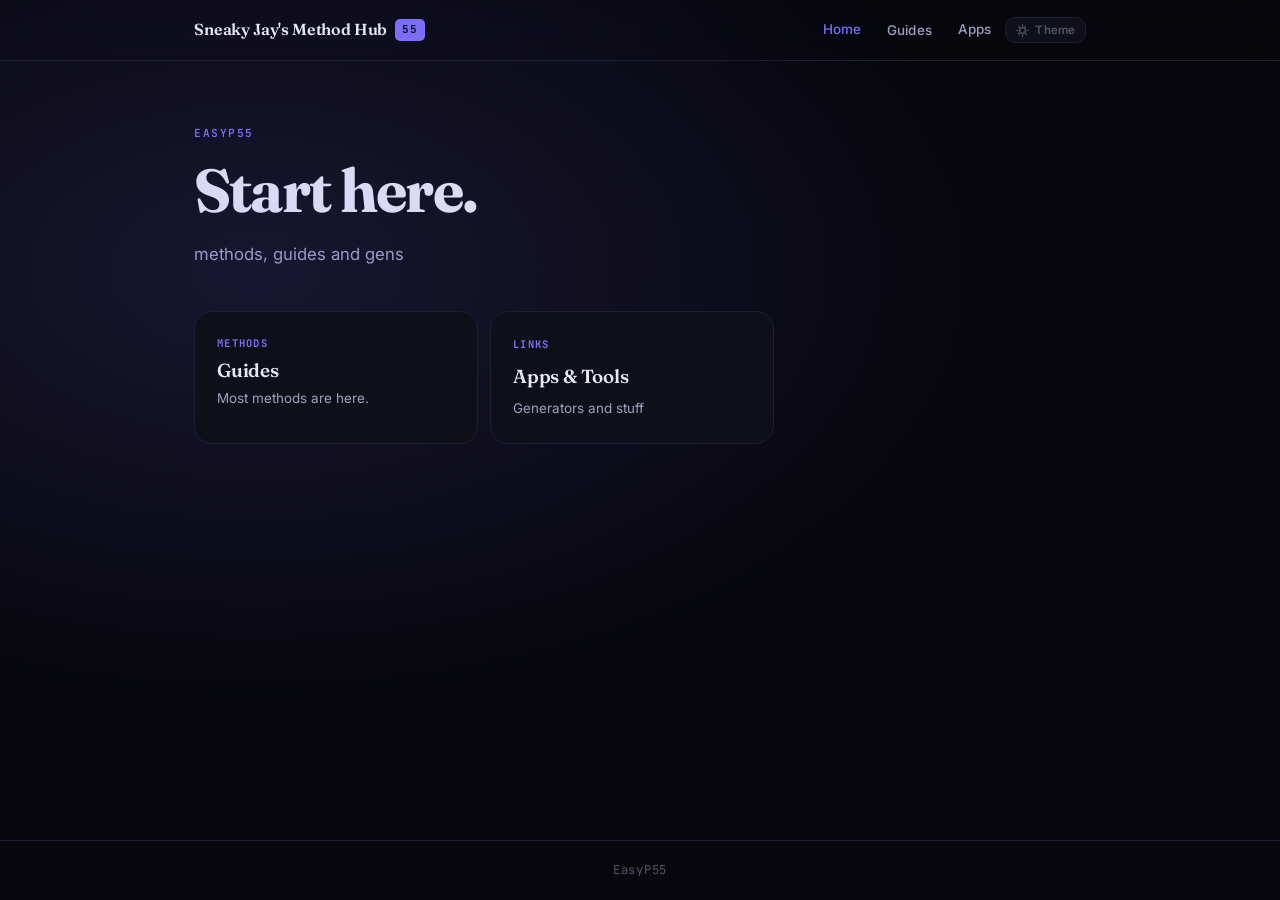
==== index.html @ 915dbb10 "Add files via upload" ====
<!DOCTYPE html>
<html lang="en">
<head>
<meta charset="UTF-8">
<meta name="viewport" content="width=device-width, initial-scale=1.0">
<title>Jay's Method Hub</title>
<link rel="preconnect" href="https://fonts.googleapis.com">
<link rel="preconnect" href="https://fonts.gstatic.com" crossorigin>
<link href="https://fonts.googleapis.com/css2?family=Fraunces:wght@500;600;700&family=Inter:wght@400;500;600&family=JetBrains+Mono:wght@400;500;600&display=swap" rel="stylesheet">
<link rel="stylesheet" href="style.css">
</head>
<body>
<canvas id="stars-canvas" aria-hidden="true"></canvas>
<header class="site-head">
  <div class="head-inner">
    <div class="brand">Sneaky Jay's Method Hub<span class="mark">55</span></div>
    <nav class="site-nav">
      <a href="index.html" class="active">Home</a>
      <button id="guidesBtn" type="button">Guides</button>
      <a href="apps.html">Apps</a>
      <button class="theme-toggle-btn" id="themeToggleBtn" type="button" aria-label="Change theme">
        <svg viewBox="0 0 16 16" stroke-width="1.5" stroke-linecap="round" stroke-linejoin="round">
          <circle cx="8" cy="8" r="3.5"/>
          <path d="M8 1v1.5M8 13.5V15M1 8h1.5M13.5 8H15M3.2 3.2l1.1 1.1M11.7 11.7l1.1 1.1M11.7 3.2l-1.1 1.1M3.2 11.7l1.1 1.1"/>
        </svg>
        <span class="theme-btn-label">Theme</span>
      </button>
    </nav>
  </div>
</header>

<main>
  <div class="hero">
    <p class="eyebrow">EasyP55</p>
    <h1 class="page-title">Start here.</h1>
    <p class="lede">methods, guides and gens</p>
    <div class="hero-grid">
      <button class="hero-card" id="guidesCard" type="button">
        <span class="glyph">Methods</span>
        <h3>Guides</h3>
        <p>Most methods are here.</p>
      </button>
      <a class="hero-card" href="apps.html">
        <span class="glyph">Links</span>
        <h3>Apps &amp; Tools</h3>
        <p>Generators and stuff</p>
      </a>
    </div>
  </div>
</main>

<footer class="site-foot">EasyP55</footer>

<!-- Guides popup -->
<div class="modal-overlay" id="guidesModal">
  <div class="modal-panel" role="dialog" aria-modal="true" aria-label="Guides">
    <div class="modal-header">
      <span>Guides</span>
      <button class="modal-close" id="guidesClose" aria-label="Close">&times;</button>
    </div>
    <div class="modal-list">
      <a href="method-1.html"><span class="num">1</span> Method 1</a>
      <a href="method-2.html"><span class="num">2</span> Method 2</a>
      <a href="method-3.html"><span class="num">3</span> Method 3</a>
    </div>
  </div>
</div>

<script src="guides-modal.js"></script>
<script src="theme.js"></script>
<script>
  document.getElementById('guidesCard').addEventListener('click', () => {
    document.getElementById('guidesBtn').click();
  });
</script>
</body>
</html>
---- style.css ----
/* ═══════════════════════════════════════════════
   RESET
═══════════════════════════════════════════════ */
*, *::before, *::after { box-sizing: border-box; margin: 0; padding: 0; }
html { font-size: 16px; scroll-behavior: smooth; }
a { color: inherit; text-decoration: none; }

/* ═══════════════════════════════════════════════
   THEME TOKENS  (default = void / deep dark)
═══════════════════════════════════════════════ */
:root {
  /* -- void (default) -- */
  --bg:           #07070d;
  --bg-2:         #0f0f1a;
  --bg-3:         #171727;
  --border:       #1e1e35;
  --accent:       #7c6dfa;
  --accent-glow:  rgba(124,109,250,0.25);
  --accent-dim:   rgba(124,109,250,0.1);
  --text:         #e8e8f4;
  --text-2:       #a0a0c0;
  --muted:        #55556a;
  --card-shine:   rgba(124,109,250,0.04);

  --font-display: 'Fraunces', Georgia, serif;
  --font-body:    'Inter', system-ui, sans-serif;
  --font-mono:    'JetBrains Mono', monospace;

  --radius:    10px;
  --radius-lg: 18px;
  --radius-xl: 24px;
  --trans:     0.2s ease;
  --trans-slow:0.4s ease;
}

/* ═══════════════════════════════════════════════
   THEMES
═══════════════════════════════════════════════ */

/* -- midnight (dark blue) -- */
[data-theme="midnight"] {
  --bg:          #020818;
  --bg-2:        #060d24;
  --bg-3:        #0c1535;
  --border:      #132040;
  --accent:      #38bdf8;
  --accent-glow: rgba(56,189,248,0.2);
  --accent-dim:  rgba(56,189,248,0.08);
  --text:        #e0f0ff;
  --text-2:      #90b8d8;
  --muted:       #3a5270;
  --card-shine:  rgba(56,189,248,0.03);
}

/* -- ember (dark warm) -- */
[data-theme="ember"] {
  --bg:          #0d0700;
  --bg-2:        #160e02;
  --bg-3:        #201608;
  --border:      #332200;
  --accent:      #f97316;
  --accent-glow: rgba(249,115,22,0.22);
  --accent-dim:  rgba(249,115,22,0.09);
  --text:        #f5e8d8;
  --text-2:      #c09060;
  --muted:       #5a3a1a;
  --card-shine:  rgba(249,115,22,0.03);
}

/* -- forest (dark green) -- */
[data-theme="forest"] {
  --bg:          #020d06;
  --bg-2:        #05140a;
  --bg-3:        #081c10;
  --border:      #0e2e18;
  --accent:      #4ade80;
  --accent-glow: rgba(74,222,128,0.2);
  --accent-dim:  rgba(74,222,128,0.08);
  --text:        #d8f4e0;
  --text-2:      #7ab890;
  --muted:       #2a4a34;
  --card-shine:  rgba(74,222,128,0.03);
}

/* -- rose (dark pink) -- */
[data-theme="rose"] {
  --bg:          #0d0208;
  --bg-2:        #17040f;
  --bg-3:        #200818;
  --border:      #35102a;
  --accent:      #f472b6;
  --accent-glow: rgba(244,114,182,0.2);
  --accent-dim:  rgba(244,114,182,0.08);
  --text:        #fce7f3;
  --text-2:      #c080a0;
  --muted:       #5a2048;
  --card-shine:  rgba(244,114,182,0.03);
}

/* -- paper (light) -- */
[data-theme="paper"] {
  --bg:          #faf8f4;
  --bg-2:        #f2ede6;
  --bg-3:        #e8e0d6;
  --border:      #d4c8b8;
  --accent:      #7c3aed;
  --accent-glow: rgba(124,58,237,0.15);
  --accent-dim:  rgba(124,58,237,0.08);
  --text:        #1a1410;
  --text-2:      #6b5a48;
  --muted:       #9a8a78;
  --card-shine:  rgba(124,58,237,0.03);
}

/* -- arctic (light blue) -- */
[data-theme="arctic"] {
  --bg:          #f0f7ff;
  --bg-2:        #e4f0fc;
  --bg-3:        #d4e8f8;
  --border:      #b8d4ee;
  --accent:      #0369a1;
  --accent-glow: rgba(3,105,161,0.15);
  --accent-dim:  rgba(3,105,161,0.07);
  --text:        #0a1a2e;
  --text-2:      #3a6080;
  --muted:       #7090b0;
  --card-shine:  rgba(3,105,161,0.02);
}

/* -- mint (light green) -- */
[data-theme="mint"] {
  --bg:          #f0faf4;
  --bg-2:        #e2f5e8;
  --bg-3:        #d0eedb;
  --border:      #b0d8be;
  --accent:      #059669;
  --accent-glow: rgba(5,150,105,0.15);
  --accent-dim:  rgba(5,150,105,0.07);
  --text:        #062016;
  --text-2:      #2a6048;
  --muted:       #609078;
  --card-shine:  rgba(5,150,105,0.02);
}

/* -- stars (animated) -- */
[data-theme="stars"] {
  --bg:          #000008;
  --bg-2:        #06060f;
  --bg-3:        #0a0a18;
  --border:      #14143a;
  --accent:      #c4b5fd;
  --accent-glow: rgba(196,181,253,0.25);
  --accent-dim:  rgba(196,181,253,0.08);
  --text:        #f0eeff;
  --text-2:      #a090d0;
  --muted:       #404060;
  --card-shine:  rgba(196,181,253,0.04);
}

/* -- neon tokyo (animated) -- */
[data-theme="neon"] {
  --bg:          #06010f;
  --bg-2:        #0e0320;
  --bg-3:        #160530;
  --border:      #2a0845;
  --accent:      #f72585;
  --accent-glow: rgba(247,37,133,0.28);
  --accent-dim:  rgba(247,37,133,0.1);
  --text:        #ffe8ff;
  --text-2:      #c080d0;
  --muted:       #5a2870;
  --card-shine:  rgba(247,37,133,0.05);
}

/* -- aurora (animated) -- */
[data-theme="aurora"] {
  --bg:          #020510;
  --bg-2:        #060c20;
  --bg-3:        #0a1230;
  --border:      #102040;
  --accent:      #67e8f9;
  --accent-glow: rgba(103,232,249,0.22);
  --accent-dim:  rgba(103,232,249,0.08);
  --text:        #e8f8ff;
  --text-2:      #80c8d8;
  --muted:       #2a5060;
  --card-shine:  rgba(103,232,249,0.03);
}

/* -- deep sea (animated) -- */
[data-theme="deepsea"] {
  --bg:          #000810;
  --bg-2:        #010f1e;
  --bg-3:        #02182e;
  --border:      #052840;
  --accent:      #00d4ff;
  --accent-glow: rgba(0,212,255,0.22);
  --accent-dim:  rgba(0,212,255,0.08);
  --text:        #d0f4ff;
  --text-2:      #60a8c0;
  --muted:       #1a4860;
  --card-shine:  rgba(0,212,255,0.04);
}

/* -- mocha (dark warm, static) -- */
[data-theme="mocha"] {
  --bg:          #100a06;
  --bg-2:        #1c1208;
  --bg-3:        #271a0c;
  --border:      #3a2510;
  --accent:      #c9a96e;
  --accent-glow: rgba(201,169,110,0.2);
  --accent-dim:  rgba(201,169,110,0.08);
  --text:        #f2e8d8;
  --text-2:      #b09070;
  --muted:       #6a4a30;
  --card-shine:  rgba(201,169,110,0.03);
}

/* -- dusk (dark mauve, static) -- */
[data-theme="dusk"] {
  --bg:          #0e0c14;
  --bg-2:        #16131e;
  --bg-3:        #1e1a28;
  --border:      #2e2840;
  --accent:      #a78bfa;
  --accent-glow: rgba(167,139,250,0.2);
  --accent-dim:  rgba(167,139,250,0.08);
  --text:        #e8e4f4;
  --text-2:      #9088b0;
  --muted:       #504868;
  --card-shine:  rgba(167,139,250,0.03);
}

/* ═══════════════════════════════════════════════
   BASE
═══════════════════════════════════════════════ */
body {
  background: var(--bg);
  color: var(--text);
  font-family: var(--font-body);
  font-size: 1rem;
  line-height: 1.6;
  min-height: 100dvh;
  display: flex;
  flex-direction: column;
  -webkit-font-smoothing: antialiased;
  transition: background var(--trans-slow), color var(--trans-slow);
  position: relative;
  overflow-x: hidden;
}

code {
  font-family: var(--font-mono);
  font-size: 0.82em;
  background: var(--bg-3);
  border: 1px solid var(--border);
  padding: 0.15em 0.45em;
  border-radius: 4px;
  color: var(--accent);
}

/* ═══════════════════════════════════════════════
   STARS CANVAS (only visible in stars theme)
═══════════════════════════════════════════════ */
#stars-canvas {
  display: none;
  position: fixed;
  inset: 0;
  pointer-events: none;
  z-index: 0;
}
[data-theme="stars"] #stars-canvas { display: block; }

/* FIX: exclude modal/panel overlays so position:fixed stays anchored to viewport */
[data-theme="stars"] body > *:not(#stars-canvas):not(.modal-overlay):not(.theme-panel-overlay) { position: relative; z-index: 1; }

/* ═══════════════════════════════════════════════
   HEADER
═══════════════════════════════════════════════ */
.site-head {
  position: sticky;
  top: 0;
  z-index: 200;
  background: rgba(0,0,0,0);
  backdrop-filter: blur(20px);
  -webkit-backdrop-filter: blur(20px);
  border-bottom: 1px solid var(--border);
  transition: background var(--trans-slow), border-color var(--trans-slow);
}

/* Light themes need a whiter header bg */
[data-theme="paper"] .site-head,
[data-theme="arctic"] .site-head,
[data-theme="mint"] .site-head {
  background: rgba(255,255,255,0.6);
}

.head-inner {
  max-width: 940px;
  margin: 0 auto;
  padding: 0 24px;
  height: 60px;
  display: flex;
  align-items: center;
  justify-content: space-between;
  gap: 12px;
}

.brand {
  font-family: var(--font-display);
  font-size: 1rem;
  font-weight: 600;
  letter-spacing: -0.01em;
  color: var(--text);
  white-space: nowrap;
  display: flex;
  align-items: center;
  gap: 8px;
  flex-shrink: 0;
  transition: color var(--trans-slow);
}

.mark {
  font-family: var(--font-mono);
  font-size: 0.68rem;
  font-weight: 600;
  background: var(--accent);
  color: var(--bg);
  padding: 2px 7px;
  border-radius: 5px;
  letter-spacing: 0.06em;
  transition: background var(--trans-slow);
}

/* ═══════════════════════════════════════════════
   NAV
═══════════════════════════════════════════════ */
.site-nav {
  display: flex;
  align-items: center;
  gap: 2px;
}

.site-nav a,
.site-nav button {
  font-family: var(--font-body);
  font-size: 0.84rem;
  font-weight: 500;
  color: var(--text-2);
  background: none;
  border: none;
  cursor: pointer;
  padding: 6px 12px;
  border-radius: var(--radius);
  transition: color var(--trans), background var(--trans);
  letter-spacing: 0.01em;
  white-space: nowrap;
}

.site-nav a:hover,
.site-nav button:hover {
  color: var(--text);
  background: var(--bg-3);
}

.site-nav a.active { color: var(--accent); }

/* Theme toggle button */
.theme-toggle-btn {
  display: flex;
  align-items: center;
  gap: 6px;
  font-family: var(--font-mono);
  font-size: 0.72rem !important;
  font-weight: 600 !important;
  color: var(--muted) !important;
  border: 1px solid var(--border) !important;
  padding: 5px 10px !important;
  background: var(--bg-2) !important;
  transition: color var(--trans), border-color var(--trans), background var(--trans) !important;
}

.theme-toggle-btn:hover {
  color: var(--accent) !important;
  border-color: var(--accent) !important;
  background: var(--accent-dim) !important;
}

.theme-toggle-btn svg {
  width: 13px; height: 13px;
  stroke: currentColor; fill: none;
  flex-shrink: 0;
}

/* ═══════════════════════════════════════════════
   THEME PICKER PANEL
═══════════════════════════════════════════════ */
.theme-panel-overlay {
  display: none;
  position: fixed;
  inset: 0;
  z-index: 600;
  background: rgba(0,0,0,0.55);
  backdrop-filter: blur(8px);
  -webkit-backdrop-filter: blur(8px);
  align-items: flex-start;
  justify-content: flex-end;
  padding: 70px 24px 0;
}

.theme-panel-overlay.open { display: flex; }

.theme-panel {
  background: var(--bg-2);
  border: 1px solid var(--border);
  border-radius: var(--radius-xl);
  width: 340px;
  overflow: hidden;
  box-shadow: 0 40px 100px rgba(0,0,0,0.6);
  animation: panel-in 0.22s cubic-bezier(0.22,1,0.36,1);
}

@keyframes panel-in {
  from { opacity: 0; transform: translateY(-12px) scale(0.97); }
  to   { opacity: 1; transform: translateY(0) scale(1); }
}

.theme-panel-head {
  display: flex;
  align-items: center;
  justify-content: space-between;
  padding: 18px 20px 14px;
  border-bottom: 1px solid var(--border);
}

.theme-panel-head span {
  font-family: var(--font-mono);
  font-size: 0.72rem;
  font-weight: 600;
  letter-spacing: 0.1em;
  text-transform: uppercase;
  color: var(--muted);
}

.theme-panel-close {
  background: none;
  border: none;
  color: var(--muted);
  cursor: pointer;
  font-size: 1.1rem;
  line-height: 1;
  padding: 3px 6px;
  border-radius: 6px;
  transition: color var(--trans), background var(--trans);
}
.theme-panel-close:hover { color: var(--text); background: var(--bg-3); }

.theme-section-label {
  font-family: var(--font-mono);
  font-size: 0.65rem;
  font-weight: 600;
  letter-spacing: 0.1em;
  text-transform: uppercase;
  color: var(--muted);
  padding: 14px 20px 8px;
}

.theme-grid {
  display: grid;
  grid-template-columns: 1fr 1fr;
  gap: 8px;
  padding: 0 12px 12px;
}

.theme-swatch {
  display: flex;
  align-items: center;
  gap: 10px;
  padding: 10px 12px;
  border-radius: var(--radius);
  cursor: pointer;
  border: 1.5px solid transparent;
  background: none;
  font-family: var(--font-body);
  text-align: left;
  transition: border-color 0.15s, background 0.15s;
  position: relative;
  overflow: hidden;
}

.theme-swatch:hover { background: var(--bg-3); }
.theme-swatch.active { border-color: var(--accent) !important; }

.swatch-dot {
  width: 28px;
  height: 28px;
  border-radius: 50%;
  flex-shrink: 0;
  border: 2px solid rgba(255,255,255,0.12);
  position: relative;
  overflow: hidden;
}

.swatch-dot::after {
  content: '';
  position: absolute;
  inset: 0;
  border-radius: 50%;
  background: linear-gradient(135deg, rgba(255,255,255,0.2) 0%, transparent 60%);
}

.swatch-info { min-width: 0; }
.swatch-name {
  font-size: 0.84rem;
  font-weight: 600;
  color: var(--text);
  display: block;
  white-space: nowrap;
  overflow: hidden;
  text-overflow: ellipsis;
}
.swatch-desc {
  font-size: 0.7rem;
  color: var(--muted);
  display: block;
  margin-top: 1px;
}

/* Stars special badge */
.swatch-stars-badge {
  position: absolute;
  top: 6px;
  right: 6px;
  font-size: 0.58rem;
  font-family: var(--font-mono);
  font-weight: 700;
  letter-spacing: 0.06em;
  text-transform: uppercase;
  background: #c4b5fd;
  color: #000010;
  padding: 1px 5px;
  border-radius: 3px;
}

/* ═══════════════════════════════════════════════
   MAIN
═══════════════════════════════════════════════ */
main {
  flex: 1;
  max-width: 940px;
  width: 100%;
  margin: 0 auto;
  padding: 64px 24px 80px;
}

/* ═══════════════════════════════════════════════
   HERO
═══════════════════════════════════════════════ */
.hero { max-width: 580px; }

.eyebrow {
  font-family: var(--font-mono);
  font-size: 0.7rem;
  font-weight: 600;
  letter-spacing: 0.14em;
  text-transform: uppercase;
  color: var(--accent);
  margin-bottom: 16px;
  display: block;
  transition: color var(--trans-slow);
}

.page-title {
  font-family: var(--font-display);
  font-size: clamp(2.6rem, 5.5vw, 3.8rem);
  font-weight: 700;
  line-height: 1.06;
  letter-spacing: -0.03em;
  color: var(--text);
  margin-bottom: 18px;
  transition: color var(--trans-slow);
}

.lede {
  font-size: 1.05rem;
  color: var(--text-2);
  margin-bottom: 44px;
  line-height: 1.55;
  transition: color var(--trans-slow);
}

/* ═══════════════════════════════════════════════
   HERO GRID CARDS
═══════════════════════════════════════════════ */
.hero-grid {
  display: grid;
  grid-template-columns: 1fr 1fr;
  gap: 12px;
}

.hero-card {
  display: flex;
  flex-direction: column;
  gap: 7px;
  padding: 24px 22px;
  background: var(--bg-2);
  border: 1px solid var(--border);
  border-radius: var(--radius-lg);
  cursor: pointer;
  font-family: inherit;
  text-align: left;
  transition: border-color var(--trans), background var(--trans), transform var(--trans), box-shadow var(--trans);
  text-decoration: none;
  color: var(--text);
  position: relative;
  overflow: hidden;
}

.hero-card::before {
  content: '';
  position: absolute;
  inset: 0;
  background: var(--card-shine);
  opacity: 0;
  transition: opacity var(--trans);
}

.hero-card:hover { border-color: var(--accent); transform: translateY(-3px); box-shadow: 0 12px 40px var(--accent-glow); }
.hero-card:hover::before { opacity: 1; }

.hero-card .glyph {
  font-family: var(--font-mono);
  font-size: 0.66rem;
  font-weight: 700;
  letter-spacing: 0.12em;
  text-transform: uppercase;
  color: var(--accent);
  margin-bottom: 2px;
  transition: color var(--trans-slow);
}

.hero-card h3 {
  font-family: var(--font-display);
  font-size: 1.18rem;
  font-weight: 600;
  letter-spacing: -0.01em;
  color: var(--text);
  transition: color var(--trans-slow);
}

.hero-card p {
  font-size: 0.84rem;
  color: var(--text-2);
  line-height: 1.45;
  transition: color var(--trans-slow);
}

/* ═══════════════════════════════════════════════
   CALLOUT
═══════════════════════════════════════════════ */
.callout {
  margin-top: 32px;
  padding: 14px 18px;
  background: var(--bg-2);
  border: 1px solid var(--border);
  border-left: 3px solid var(--accent);
  border-radius: var(--radius);
  font-size: 0.87rem;
  color: var(--text-2);
  line-height: 1.5;
}

/* ═══════════════════════════════════════════════
   APPS GRID
═══════════════════════════════════════════════ */
.grid {
  display: grid;
  grid-template-columns: repeat(auto-fill, minmax(230px, 1fr));
  gap: 12px;
  margin-top: 44px;
}

.card {
  background: var(--bg-2);
  border: 1px solid var(--border);
  border-radius: var(--radius-lg);
  overflow: hidden;
  transition: border-color var(--trans), transform var(--trans), box-shadow var(--trans);
}

.card:hover { border-color: var(--accent); transform: translateY(-2px); box-shadow: 0 8px 30px var(--accent-glow); }

.card-link {
  display: flex;
  flex-direction: column;
  gap: 6px;
  padding: 22px 20px;
  cursor: pointer;
  background: none;
  border: none;
  font-family: inherit;
  text-align: left;
  width: 100%;
  color: var(--text);
  transition: background var(--trans);
}

.card-link:hover { background: var(--bg-3); }

.tag {
  font-family: var(--font-mono);
  font-size: 0.63rem;
  font-weight: 700;
  letter-spacing: 0.1em;
  text-transform: uppercase;
  color: var(--accent);
  transition: color var(--trans-slow);
}

.card h3 {
  font-family: var(--font-display);
  font-size: 1.06rem;
  font-weight: 600;
  letter-spacing: -0.01em;
  color: var(--text);
  transition: color var(--trans-slow);
}

.card p {
  font-size: 0.83rem;
  color: var(--text-2);
  transition: color var(--trans-slow);
}

.add-new {
  display: flex;
  align-items: center;
  justify-content: center;
  padding: 24px;
  font-size: 0.8rem;
  color: var(--muted);
  font-family: var(--font-mono);
  border-style: dashed;
  min-height: 110px;
}

/* ═══════════════════════════════════════════════
   FOOTER
═══════════════════════════════════════════════ */
.site-foot {
  text-align: center;
  padding: 20px 24px;
  font-size: 0.76rem;
  font-family: var(--font-mono);
  color: var(--muted);
  border-top: 1px solid var(--border);
  letter-spacing: 0.06em;
  transition: color var(--trans-slow), border-color var(--trans-slow);
}

/* ═══════════════════════════════════════════════
   GUIDES MODAL
═══════════════════════════════════════════════ */
.modal-overlay {
  display: none;
  position: fixed;
  inset: 0;
  background: rgba(0,0,0,0.6);
  backdrop-filter: blur(10px);
  -webkit-backdrop-filter: blur(10px);
  z-index: 500;
  align-items: flex-start;
  justify-content: center;
  padding-top: 80px;
}

.modal-overlay.open { display: flex; }

.modal-panel {
  background: var(--bg-2);
  border: 1px solid var(--border);
  border-radius: var(--radius-xl);
  width: 320px;
  overflow: hidden;
  box-shadow: 0 40px 100px rgba(0,0,0,0.5);
  animation: slide-down 0.2s cubic-bezier(0.22,1,0.36,1);
}

@keyframes slide-down {
  from { opacity: 0; transform: translateY(-14px) scale(0.97); }
  to   { opacity: 1; transform: translateY(0) scale(1); }
}

.modal-header {
  display: flex;
  align-items: center;
  justify-content: space-between;
  padding: 18px 20px 14px;
  border-bottom: 1px solid var(--border);
  font-family: var(--font-mono);
  font-size: 0.72rem;
  font-weight: 700;
  letter-spacing: 0.1em;
  text-transform: uppercase;
  color: var(--muted);
}

.modal-close {
  background: none;
  border: none;
  color: var(--muted);
  cursor: pointer;
  font-size: 1.15rem;
  line-height: 1;
  padding: 3px 6px;
  border-radius: 6px;
  transition: color var(--trans), background var(--trans);
}
.modal-close:hover { color: var(--text); background: var(--bg-3); }

.modal-list { padding: 8px; }

.modal-list a {
  display: flex;
  align-items: center;
  gap: 12px;
  padding: 11px 14px;
  border-radius: var(--radius);
  font-size: 0.9rem;
  font-weight: 500;
  color: var(--text);
  transition: background var(--trans), color var(--trans);
}

.modal-list a:hover { background: var(--bg-3); color: var(--accent); }

.num {
  font-family: var(--font-mono);
  font-size: 0.68rem;
  font-weight: 700;
  color: var(--accent);
  background: var(--accent-dim);
  width: 24px; height: 24px;
  display: flex;
  align-items: center;
  justify-content: center;
  border-radius: 6px;
  flex-shrink: 0;
  transition: background var(--trans-slow), color var(--trans-slow);
}

/* ═══════════════════════════════════════════════
   APP IFRAME VIEWER
═══════════════════════════════════════════════ */
#app-viewer {
  display: none;
  position: fixed;
  inset: 0;
  z-index: 900;
  flex-direction: column;
  background: var(--bg);
}

#app-viewer.open { display: flex; }

.app-bar {
  display: flex;
  align-items: center;
  gap: 12px;
  padding: 0 18px;
  height: 54px;
  background: var(--bg-2);
  border-bottom: 1px solid var(--border);
  flex-shrink: 0;
}

.app-bar-back {
  display: flex;
  align-items: center;
  gap: 7px;
  padding: 6px 14px;
  background: var(--bg-3);
  border: 1px solid var(--border);
  border-radius: var(--radius);
  color: var(--text);
  font-size: 0.84rem;
  font-weight: 500;
  font-family: var(--font-body);
  cursor: pointer;
  transition: border-color var(--trans), background var(--trans), color var(--trans);
  flex-shrink: 0;
}
.app-bar-back:hover { border-color: var(--accent); color: var(--accent); }
.app-bar-back svg { width: 14px; height: 14px; flex-shrink: 0; stroke: currentColor; fill: none; }

.app-bar-title {
  font-family: var(--font-display);
  font-size: 0.95rem;
  font-weight: 600;
  color: var(--text);
  flex: 1;
  white-space: nowrap;
  overflow: hidden;
  text-overflow: ellipsis;
}

.app-bar-url {
  font-family: var(--font-mono);
  font-size: 0.68rem;
  color: var(--muted);
  white-space: nowrap;
  overflow: hidden;
  text-overflow: ellipsis;
  max-width: 220px;
}

#app-frame {
  flex: 1;
  width: 100%;
  border: none;
  background: #fff;
}

/* ═══════════════════════════════════════════════
   METHOD PAGE CONTENT
═══════════════════════════════════════════════ */
.method-wrap { max-width: 680px; }

.method-wrap .card {
  padding: 28px;
  transform: none !important;
  margin-top: 32px;
}

.method-wrap .card:hover { transform: none !important; }

.method-wrap ol, .method-wrap ul {
  padding-left: 20px;
  color: var(--text-2);
  margin-bottom: 14px;
}

.method-wrap li { margin-bottom: 6px; line-height: 1.55; }

.method-wrap p { color: var(--text-2); margin-bottom: 12px; }

.method-url {
  font-family: var(--font-mono);
  font-size: 0.82rem;
  color: var(--accent);
  margin-bottom: 18px !important;
  display: block;
}

/* ═══════════════════════════════════════════════
   ANIMATED GRADIENT BG (ember / midnight)
═══════════════════════════════════════════════ */
[data-theme="ember"] body::before,
[data-theme="midnight"] body::before,
[data-theme="void"] body::before,
[data-theme="forest"] body::before,
[data-theme="mocha"] body::before,
[data-theme="dusk"] body::before {
  content: '';
  position: fixed;
  inset: 0;
  pointer-events: none;
  z-index: 0;
  opacity: 0.6;
  animation: bg-pulse 8s ease-in-out infinite alternate;
}

[data-theme="void"] body::before,
:root body::before {
  background: radial-gradient(ellipse 60% 50% at 20% 30%, var(--accent-glow), transparent);
}

[data-theme="midnight"] body::before {
  background: radial-gradient(ellipse 50% 60% at 80% 20%, rgba(56,189,248,0.15), transparent);
}

[data-theme="ember"] body::before {
  background: radial-gradient(ellipse 55% 50% at 15% 70%, rgba(249,115,22,0.15), transparent);
}

[data-theme="forest"] body::before {
  background: radial-gradient(ellipse 55% 50% at 80% 40%, rgba(74,222,128,0.12), transparent);
}

[data-theme="mocha"] body::before {
  background: radial-gradient(ellipse 55% 50% at 30% 70%, rgba(201,169,110,0.14), transparent);
}

[data-theme="dusk"] body::before {
  background: radial-gradient(ellipse 60% 50% at 70% 25%, rgba(167,139,250,0.15), transparent);
}

@keyframes bg-pulse {
  from { opacity: 0.4; transform: scale(1); }
  to   { opacity: 0.8; transform: scale(1.1); }
}

/* FIX: exclude modal/panel overlays so position:fixed stays anchored to viewport */
[data-theme="ember"] body > *:not(#stars-canvas):not(.modal-overlay):not(.theme-panel-overlay),
[data-theme="midnight"] body > *:not(#stars-canvas):not(.modal-overlay):not(.theme-panel-overlay),
[data-theme="forest"] body > *:not(#stars-canvas):not(.modal-overlay):not(.theme-panel-overlay),
[data-theme="mocha"] body > *:not(#stars-canvas):not(.modal-overlay):not(.theme-panel-overlay),
[data-theme="dusk"] body > *:not(#stars-canvas):not(.modal-overlay):not(.theme-panel-overlay),
[data-theme="neon"] body > *:not(#stars-canvas):not(.modal-overlay):not(.theme-panel-overlay),
[data-theme="aurora"] body > *:not(#stars-canvas):not(.modal-overlay):not(.theme-panel-overlay),
[data-theme="deepsea"] body > *:not(#stars-canvas):not(.modal-overlay):not(.theme-panel-overlay) {
  position: relative;
  z-index: 1;
}

/* ═══════════════════════════════════════════════
   NEON TOKYO — scanline drift + colour pulse
═══════════════════════════════════════════════ */
[data-theme="neon"] body::before {
  content: '';
  position: fixed;
  inset: 0;
  pointer-events: none;
  z-index: 0;
  background:
    repeating-linear-gradient(
      0deg,
      rgba(247,37,133,0.03) 0px,
      rgba(247,37,133,0.03) 1px,
      transparent 1px,
      transparent 4px
    ),
    radial-gradient(ellipse 70% 50% at 50% 50%, rgba(72,12,168,0.4), transparent);
  animation: neon-scan 6s linear infinite;
}

[data-theme="neon"] body::after {
  content: '';
  position: fixed;
  inset: 0;
  pointer-events: none;
  z-index: 0;
  background: radial-gradient(ellipse 40% 30% at 80% 20%, rgba(247,37,133,0.18), transparent),
              radial-gradient(ellipse 40% 30% at 20% 80%, rgba(0,212,255,0.12), transparent);
  animation: neon-pulse 4s ease-in-out infinite alternate;
}

@keyframes neon-scan {
  from { background-position: 0 0, 0 0; }
  to   { background-position: 0 -80px, 0 0; }
}

@keyframes neon-pulse {
  from { opacity: 0.5; }
  to   { opacity: 1; }
}

/* ═══════════════════════════════════════════════
   AURORA — slow shifting northern lights
═══════════════════════════════════════════════ */
[data-theme="aurora"] body::before {
  content: '';
  position: fixed;
  inset: 0;
  pointer-events: none;
  z-index: 0;
  background:
    radial-gradient(ellipse 80% 40% at 20% 60%, rgba(52,211,153,0.18), transparent),
    radial-gradient(ellipse 60% 50% at 70% 30%, rgba(103,232,249,0.15), transparent),
    radial-gradient(ellipse 50% 40% at 50% 80%, rgba(167,139,250,0.12), transparent);
  animation: aurora-shift 12s ease-in-out infinite alternate;
}

[data-theme="aurora"] body::after {
  content: '';
  position: fixed;
  inset: 0;
  pointer-events: none;
  z-index: 0;
  background:
    radial-gradient(ellipse 60% 30% at 80% 50%, rgba(52,211,153,0.1), transparent),
    radial-gradient(ellipse 50% 40% at 10% 30%, rgba(103,232,249,0.1), transparent);
  animation: aurora-shift 16s ease-in-out infinite alternate-reverse;
}

@keyframes aurora-shift {
  0%   { opacity: 0.5; transform: translateX(0)   scaleY(1);    }
  33%  { opacity: 0.8; transform: translateX(4%)  scaleY(1.05); }
  66%  { opacity: 0.6; transform: translateX(-3%) scaleY(0.96); }
  100% { opacity: 0.9; transform: translateX(5%)  scaleY(1.08); }
}

/* ═══════════════════════════════════════════════
   DEEP SEA — bioluminescent orbs drifting up
═══════════════════════════════════════════════ */
[data-theme="deepsea"] body::before {
  content: '';
  position: fixed;
  inset: 0;
  pointer-events: none;
  z-index: 0;
  background:
    radial-gradient(ellipse 30% 20% at 20% 90%, rgba(0,212,255,0.14), transparent),
    radial-gradient(ellipse 25% 18% at 75% 75%, rgba(0,255,200,0.10), transparent),
    radial-gradient(ellipse 20% 15% at 50% 85%, rgba(0,180,255,0.12), transparent);
  animation: sea-drift-a 10s ease-in-out infinite alternate;
}

[data-theme="deepsea"] body::after {
  content: '';
  position: fixed;
  inset: 0;
  pointer-events: none;
  z-index: 0;
  background:
    radial-gradient(ellipse 20% 15% at 60% 95%, rgba(0,255,200,0.12), transparent),
    radial-gradient(ellipse 15% 12% at 30% 80%, rgba(0,212,255,0.10), transparent);
  animation: sea-drift-b 14s ease-in-out infinite alternate-reverse;
}

@keyframes sea-drift-a {
  0%   { opacity: 0.4; transform: translateY(0)    scale(1);    }
  50%  { opacity: 0.9; transform: translateY(-6%)  scale(1.08); }
  100% { opacity: 0.5; transform: translateY(-12%) scale(0.96); }
}

@keyframes sea-drift-b {
  0%   { opacity: 0.3; transform: translateY(0)    scale(1);    }
  50%  { opacity: 0.8; transform: translateY(-8%)  scale(1.05); }
  100% { opacity: 0.4; transform: translateY(-15%) scale(1.1);  }
}

/* ═══════════════════════════════════════════════
   RESPONSIVE
═══════════════════════════════════════════════ */
@media (max-width: 620px) {
  .hero-grid { grid-template-columns: 1fr; }
  .head-inner { padding: 0 14px; gap: 6px; }
  main { padding: 40px 16px 60px; }
  .brand { font-size: 0.8rem; gap: 6px; }
  .mark { font-size: 0.6rem; padding: 2px 5px; }
  .app-bar-url { display: none; }
  .theme-panel { width: calc(100vw - 32px); }
  .theme-panel-overlay { padding: 70px 16px 0; justify-content: center; }
  .site-nav { gap: 1px; }
  .site-nav a:not(.active):not([href="apps.html"]):not([href="index.html"]) { display: none; }
  .site-nav a, .site-nav button { padding: 6px 9px; font-size: 0.8rem; }

  /* Theme button: icon only on mobile — hide the text label */
  .theme-toggle-btn .theme-btn-label { display: none; }
  .theme-toggle-btn { padding: 6px 8px !important; gap: 0; }
  .theme-toggle-btn svg { width: 15px; height: 15px; }
}

@media (prefers-reduced-motion: reduce) {
  *, *::before, *::after { animation: none !important; transition: none !important; }
}
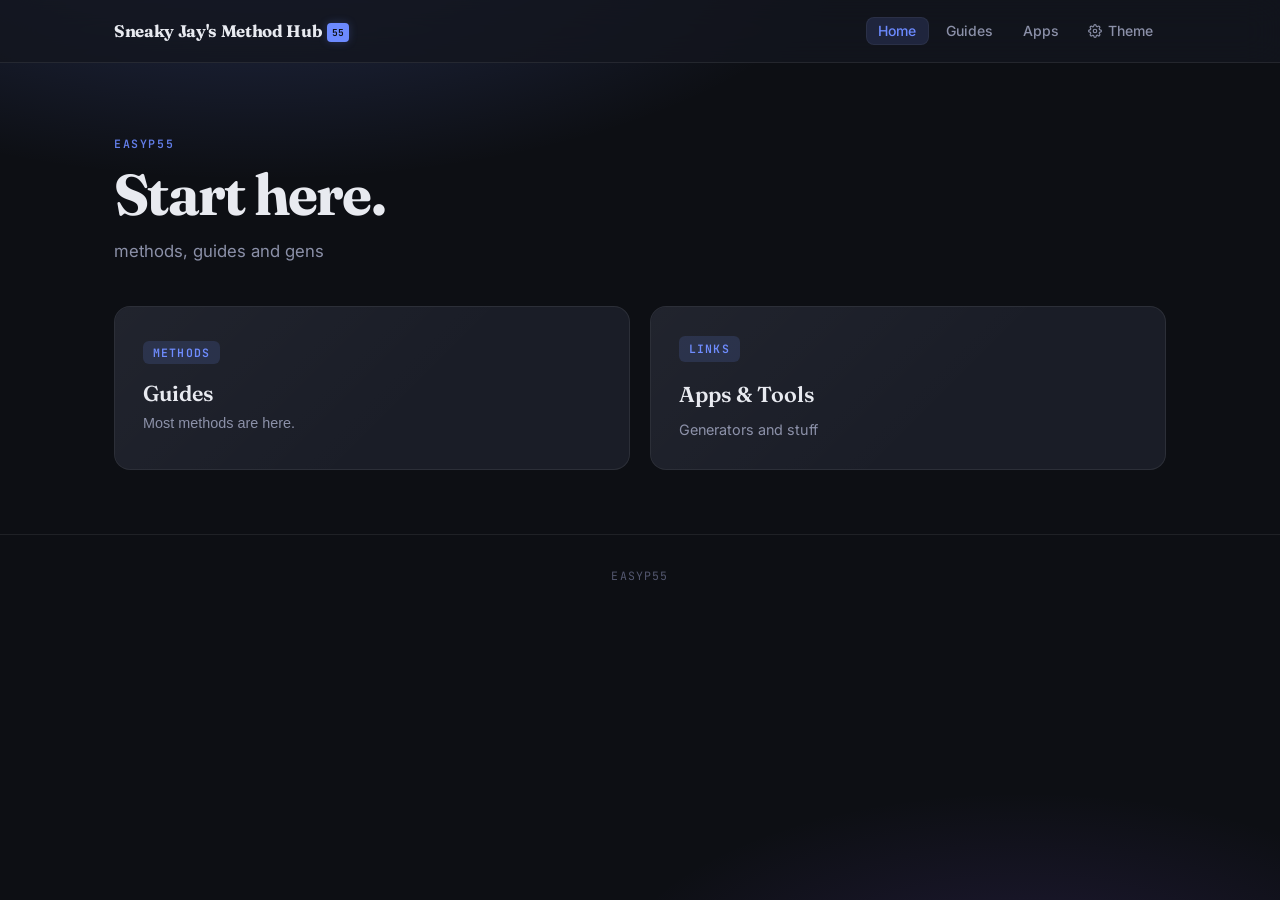
==== commit 73433844: "Rename index (2).html to index.html" ====
--- a/index.html
+++ b/index.html
@@ -8,9 +8,25 @@
 <link rel="preconnect" href="https://fonts.gstatic.com" crossorigin>
 <link href="https://fonts.googleapis.com/css2?family=Fraunces:wght@500;600;700&family=Inter:wght@400;500;600&family=JetBrains+Mono:wght@400;500;600&display=swap" rel="stylesheet">
 <link rel="stylesheet" href="style.css">
+<style>
+  /* ── Nav alignment fix ── */
+  .site-nav {
+    display: flex;
+    align-items: center;   /* vertically centre every child */
+    gap: 4px;
+  }
+
+  /* Ensure all nav items share the same line-height / padding baseline */
+  .site-nav a,
+  .site-nav button {
+    display: inline-flex;
+    align-items: center;
+    gap: 6px;
+    line-height: 1;        /* collapse any inherited line-height differences */
+  }
+</style>
 </head>
 <body>
-<canvas id="stars-canvas" aria-hidden="true"></canvas>
 <header class="site-head">
   <div class="head-inner">
     <div class="brand">Sneaky Jay's Method Hub<span class="mark">55</span></div>
@@ -18,12 +34,23 @@
       <a href="index.html" class="active">Home</a>
       <button id="guidesBtn" type="button">Guides</button>
       <a href="apps.html">Apps</a>
-      <button class="theme-toggle-btn" id="themeToggleBtn" type="button" aria-label="Change theme">
-        <svg viewBox="0 0 16 16" stroke-width="1.5" stroke-linecap="round" stroke-linejoin="round">
-          <circle cx="8" cy="8" r="3.5"/>
-          <path d="M8 1v1.5M8 13.5V15M1 8h1.5M13.5 8H15M3.2 3.2l1.1 1.1M11.7 11.7l1.1 1.1M11.7 3.2l-1.1 1.1M3.2 11.7l1.1 1.1"/>
+      <button id="themeBtn" type="button" class="theme-btn">
+        <!-- gear icon via inline SVG so no extra font request is needed -->
+        <svg xmlns="http://www.w3.org/2000/svg" width="14" height="14" viewBox="0 0 24 24"
+             fill="none" stroke="currentColor" stroke-width="2"
+             stroke-linecap="round" stroke-linejoin="round" aria-hidden="true">
+          <circle cx="12" cy="12" r="3"/>
+          <path d="M19.4 15a1.65 1.65 0 0 0 .33 1.82l.06.06a2 2 0 0 1-2.83 2.83l-.06-.06
+                   a1.65 1.65 0 0 0-1.82-.33 1.65 1.65 0 0 0-1 1.51V21a2 2 0 0 1-4 0v-.09
+                   A1.65 1.65 0 0 0 9 19.4a1.65 1.65 0 0 0-1.82.33l-.06.06a2 2 0 0 1-2.83-2.83
+                   l.06-.06A1.65 1.65 0 0 0 4.68 15a1.65 1.65 0 0 0-1.51-1H3a2 2 0 0 1 0-4h.09
+                   A1.65 1.65 0 0 0 4.6 9a1.65 1.65 0 0 0-.33-1.82l-.06-.06a2 2 0 0 1 2.83-2.83
+                   l.06.06A1.65 1.65 0 0 0 9 4.68a1.65 1.65 0 0 0 1-1.51V3a2 2 0 0 1 4 0v.09
+                   a1.65 1.65 0 0 0 1 1.51 1.65 1.65 0 0 0 1.82-.33l.06-.06a2 2 0 0 1 2.83 2.83
+                   l-.06.06A1.65 1.65 0 0 0 19.4 9a1.65 1.65 0 0 0 1.51 1H21a2 2 0 0 1 0 4h-.09
+                   a1.65 1.65 0 0 0-1.51 1z"/>
         </svg>
-        <span class="theme-btn-label">Theme</span>
+        Theme
       </button>
     </nav>
   </div>
@@ -67,8 +94,8 @@
 </div>
 
 <script src="guides-modal.js"></script>
-<script src="theme.js"></script>
 <script>
+  // Hero card also opens the modal
   document.getElementById('guidesCard').addEventListener('click', () => {
     document.getElementById('guidesBtn').click();
   });
--- a/style.css
+++ b/style.css
@@ -1,1158 +1,1111 @@
-/* ═══════════════════════════════════════════════
-   RESET
-═══════════════════════════════════════════════ */
+/* ============================================================
+   Jay's Method Hub — style.css
+   14 themes: Default Dark, Light, Ocean, Mint, Sunset, Crimson,
+              Forest, Volcanic, Arctic, Sakura, Void,
+              Stars (animated), Neon Tokyo (animated),
+              Aurora (animated), Deep Sea (animated)
+   ============================================================ */
+
+/* ---------- Google Fonts ---------- */
+@import url('https://fonts.googleapis.com/css2?family=Fraunces:wght@500;600;700&family=Inter:wght@400;500;600&family=JetBrains+Mono:wght@400;500;600&display=swap');
+
+/* ============================================================
+   RESET & BASE
+   ============================================================ */
 *, *::before, *::after { box-sizing: border-box; margin: 0; padding: 0; }
-html { font-size: 16px; scroll-behavior: smooth; }
-a { color: inherit; text-decoration: none; }
-
-/* ═══════════════════════════════════════════════
-   THEME TOKENS  (default = void / deep dark)
-═══════════════════════════════════════════════ */
-:root {
-  /* -- void (default) -- */
-  --bg:           #07070d;
-  --bg-2:         #0f0f1a;
-  --bg-3:         #171727;
-  --border:       #1e1e35;
-  --accent:       #7c6dfa;
-  --accent-glow:  rgba(124,109,250,0.25);
-  --accent-dim:   rgba(124,109,250,0.1);
-  --text:         #e8e8f4;
-  --text-2:       #a0a0c0;
-  --muted:        #55556a;
-  --card-shine:   rgba(124,109,250,0.04);
-
-  --font-display: 'Fraunces', Georgia, serif;
-  --font-body:    'Inter', system-ui, sans-serif;
-  --font-mono:    'JetBrains Mono', monospace;
-
-  --radius:    10px;
-  --radius-lg: 18px;
-  --radius-xl: 24px;
-  --trans:     0.2s ease;
-  --trans-slow:0.4s ease;
-}
-
-/* ═══════════════════════════════════════════════
-   THEMES
-═══════════════════════════════════════════════ */
-
-/* -- midnight (dark blue) -- */
-[data-theme="midnight"] {
-  --bg:          #020818;
-  --bg-2:        #060d24;
-  --bg-3:        #0c1535;
-  --border:      #132040;
-  --accent:      #38bdf8;
-  --accent-glow: rgba(56,189,248,0.2);
-  --accent-dim:  rgba(56,189,248,0.08);
-  --text:        #e0f0ff;
-  --text-2:      #90b8d8;
-  --muted:       #3a5270;
-  --card-shine:  rgba(56,189,248,0.03);
-}
-
-/* -- ember (dark warm) -- */
-[data-theme="ember"] {
-  --bg:          #0d0700;
-  --bg-2:        #160e02;
-  --bg-3:        #201608;
-  --border:      #332200;
-  --accent:      #f97316;
-  --accent-glow: rgba(249,115,22,0.22);
-  --accent-dim:  rgba(249,115,22,0.09);
-  --text:        #f5e8d8;
-  --text-2:      #c09060;
-  --muted:       #5a3a1a;
-  --card-shine:  rgba(249,115,22,0.03);
-}
-
-/* -- forest (dark green) -- */
-[data-theme="forest"] {
-  --bg:          #020d06;
-  --bg-2:        #05140a;
-  --bg-3:        #081c10;
-  --border:      #0e2e18;
-  --accent:      #4ade80;
-  --accent-glow: rgba(74,222,128,0.2);
-  --accent-dim:  rgba(74,222,128,0.08);
-  --text:        #d8f4e0;
-  --text-2:      #7ab890;
-  --muted:       #2a4a34;
-  --card-shine:  rgba(74,222,128,0.03);
-}
-
-/* -- rose (dark pink) -- */
-[data-theme="rose"] {
-  --bg:          #0d0208;
-  --bg-2:        #17040f;
-  --bg-3:        #200818;
-  --border:      #35102a;
-  --accent:      #f472b6;
-  --accent-glow: rgba(244,114,182,0.2);
-  --accent-dim:  rgba(244,114,182,0.08);
-  --text:        #fce7f3;
-  --text-2:      #c080a0;
-  --muted:       #5a2048;
-  --card-shine:  rgba(244,114,182,0.03);
-}
-
-/* -- paper (light) -- */
-[data-theme="paper"] {
-  --bg:          #faf8f4;
-  --bg-2:        #f2ede6;
-  --bg-3:        #e8e0d6;
-  --border:      #d4c8b8;
-  --accent:      #7c3aed;
-  --accent-glow: rgba(124,58,237,0.15);
-  --accent-dim:  rgba(124,58,237,0.08);
-  --text:        #1a1410;
-  --text-2:      #6b5a48;
-  --muted:       #9a8a78;
-  --card-shine:  rgba(124,58,237,0.03);
-}
-
-/* -- arctic (light blue) -- */
-[data-theme="arctic"] {
-  --bg:          #f0f7ff;
-  --bg-2:        #e4f0fc;
-  --bg-3:        #d4e8f8;
-  --border:      #b8d4ee;
-  --accent:      #0369a1;
-  --accent-glow: rgba(3,105,161,0.15);
-  --accent-dim:  rgba(3,105,161,0.07);
-  --text:        #0a1a2e;
-  --text-2:      #3a6080;
-  --muted:       #7090b0;
-  --card-shine:  rgba(3,105,161,0.02);
-}
-
-/* -- mint (light green) -- */
-[data-theme="mint"] {
-  --bg:          #f0faf4;
-  --bg-2:        #e2f5e8;
-  --bg-3:        #d0eedb;
-  --border:      #b0d8be;
-  --accent:      #059669;
-  --accent-glow: rgba(5,150,105,0.15);
-  --accent-dim:  rgba(5,150,105,0.07);
-  --text:        #062016;
-  --text-2:      #2a6048;
-  --muted:       #609078;
-  --card-shine:  rgba(5,150,105,0.02);
-}
-
-/* -- stars (animated) -- */
-[data-theme="stars"] {
-  --bg:          #000008;
-  --bg-2:        #06060f;
-  --bg-3:        #0a0a18;
-  --border:      #14143a;
-  --accent:      #c4b5fd;
-  --accent-glow: rgba(196,181,253,0.25);
-  --accent-dim:  rgba(196,181,253,0.08);
-  --text:        #f0eeff;
-  --text-2:      #a090d0;
-  --muted:       #404060;
-  --card-shine:  rgba(196,181,253,0.04);
-}
-
-/* -- neon tokyo (animated) -- */
-[data-theme="neon"] {
-  --bg:          #06010f;
-  --bg-2:        #0e0320;
-  --bg-3:        #160530;
-  --border:      #2a0845;
-  --accent:      #f72585;
-  --accent-glow: rgba(247,37,133,0.28);
-  --accent-dim:  rgba(247,37,133,0.1);
-  --text:        #ffe8ff;
-  --text-2:      #c080d0;
-  --muted:       #5a2870;
-  --card-shine:  rgba(247,37,133,0.05);
-}
-
-/* -- aurora (animated) -- */
-[data-theme="aurora"] {
-  --bg:          #020510;
-  --bg-2:        #060c20;
-  --bg-3:        #0a1230;
-  --border:      #102040;
-  --accent:      #67e8f9;
-  --accent-glow: rgba(103,232,249,0.22);
-  --accent-dim:  rgba(103,232,249,0.08);
-  --text:        #e8f8ff;
-  --text-2:      #80c8d8;
-  --muted:       #2a5060;
-  --card-shine:  rgba(103,232,249,0.03);
-}
-
-/* -- deep sea (animated) -- */
-[data-theme="deepsea"] {
-  --bg:          #000810;
-  --bg-2:        #010f1e;
-  --bg-3:        #02182e;
-  --border:      #052840;
-  --accent:      #00d4ff;
-  --accent-glow: rgba(0,212,255,0.22);
-  --accent-dim:  rgba(0,212,255,0.08);
-  --text:        #d0f4ff;
-  --text-2:      #60a8c0;
-  --muted:       #1a4860;
-  --card-shine:  rgba(0,212,255,0.04);
-}
-
-/* -- mocha (dark warm, static) -- */
-[data-theme="mocha"] {
-  --bg:          #100a06;
-  --bg-2:        #1c1208;
-  --bg-3:        #271a0c;
-  --border:      #3a2510;
-  --accent:      #c9a96e;
-  --accent-glow: rgba(201,169,110,0.2);
-  --accent-dim:  rgba(201,169,110,0.08);
-  --text:        #f2e8d8;
-  --text-2:      #b09070;
-  --muted:       #6a4a30;
-  --card-shine:  rgba(201,169,110,0.03);
-}
-
-/* -- dusk (dark mauve, static) -- */
-[data-theme="dusk"] {
-  --bg:          #0e0c14;
-  --bg-2:        #16131e;
-  --bg-3:        #1e1a28;
-  --border:      #2e2840;
-  --accent:      #a78bfa;
-  --accent-glow: rgba(167,139,250,0.2);
-  --accent-dim:  rgba(167,139,250,0.08);
-  --text:        #e8e4f4;
-  --text-2:      #9088b0;
-  --muted:       #504868;
-  --card-shine:  rgba(167,139,250,0.03);
-}
-
-/* ═══════════════════════════════════════════════
-   BASE
-═══════════════════════════════════════════════ */
+
+html {
+  font-size: 16px;
+  scroll-behavior: smooth;
+  /* default theme tokens (dark) */
+  --bg:         #0d0f14;
+  --bg2:        #13161e;
+  --surface:    #1a1d27;
+  --surface2:   #21253a;
+  --border:     rgba(255,255,255,0.08);
+  --accent:     #6c8aff;
+  --accent2:    #8b5cf6;
+  --text:       #e8eaf0;
+  --text2:      #8b90a8;
+  --text3:      #545870;
+  --glow:       rgba(108,138,255,0.25);
+  --glow2:      rgba(139,92,246,0.15);
+  --mark-bg:    rgba(108,138,255,0.15);
+  --card-shine: linear-gradient(135deg, rgba(255,255,255,0.03) 0%, rgba(255,255,255,0) 60%);
+  --header-blur: blur(18px);
+  --transition:  0.22s cubic-bezier(0.4,0,0.2,1);
+}
+
 body {
   background: var(--bg);
   color: var(--text);
-  font-family: var(--font-body);
-  font-size: 1rem;
+  font-family: 'Inter', system-ui, sans-serif;
   line-height: 1.6;
-  min-height: 100dvh;
-  display: flex;
-  flex-direction: column;
-  -webkit-font-smoothing: antialiased;
-  transition: background var(--trans-slow), color var(--trans-slow);
+  min-height: 100vh;
+  transition: background var(--transition), color var(--transition);
   position: relative;
   overflow-x: hidden;
 }
 
-code {
-  font-family: var(--font-mono);
-  font-size: 0.82em;
-  background: var(--bg-3);
-  border: 1px solid var(--border);
-  padding: 0.15em 0.45em;
-  border-radius: 4px;
-  color: var(--accent);
-}
-
-/* ═══════════════════════════════════════════════
-   STARS CANVAS (only visible in stars theme)
-═══════════════════════════════════════════════ */
-#stars-canvas {
-  display: none;
+/* ============================================================
+   THEME TOKENS
+   ============================================================ */
+
+/* --- Default Dark --- */
+[data-theme="dark"] {
+  --bg:         #0d0f14;
+  --bg2:        #13161e;
+  --surface:    #1a1d27;
+  --surface2:   #21253a;
+  --border:     rgba(255,255,255,0.08);
+  --accent:     #6c8aff;
+  --accent2:    #8b5cf6;
+  --text:       #e8eaf0;
+  --text2:      #8b90a8;
+  --text3:      #545870;
+  --glow:       rgba(108,138,255,0.28);
+  --glow2:      rgba(139,92,246,0.18);
+  --mark-bg:    rgba(108,138,255,0.15);
+  --card-shine: linear-gradient(135deg, rgba(255,255,255,0.04) 0%, rgba(255,255,255,0) 60%);
+}
+
+/* --- Light --- */
+[data-theme="light"] {
+  --bg:         #f5f6fa;
+  --bg2:        #eceef5;
+  --surface:    #ffffff;
+  --surface2:   #f0f2fa;
+  --border:     rgba(0,0,0,0.09);
+  --accent:     #4f6ff8;
+  --accent2:    #7c3aed;
+  --text:       #1a1d2e;
+  --text2:      #5c6078;
+  --text3:      #9ca3b0;
+  --glow:       rgba(79,111,248,0.12);
+  --glow2:      rgba(124,58,237,0.08);
+  --mark-bg:    rgba(79,111,248,0.1);
+  --card-shine: linear-gradient(135deg, rgba(255,255,255,0.8) 0%, rgba(255,255,255,0) 60%);
+}
+
+/* --- Ocean --- */
+[data-theme="ocean"] {
+  --bg:         #060e1a;
+  --bg2:        #0a1526;
+  --surface:    #0f1f35;
+  --surface2:   #162840;
+  --border:     rgba(56,189,248,0.12);
+  --accent:     #38bdf8;
+  --accent2:    #06b6d4;
+  --text:       #ddf4ff;
+  --text2:      #7ec8e3;
+  --text3:      #3a7a99;
+  --glow:       rgba(56,189,248,0.3);
+  --glow2:      rgba(6,182,212,0.2);
+  --mark-bg:    rgba(56,189,248,0.12);
+  --card-shine: linear-gradient(135deg, rgba(56,189,248,0.06) 0%, rgba(56,189,248,0) 60%);
+}
+
+/* --- Mint --- */
+[data-theme="mint"] {
+  --bg:         #f2faf5;
+  --bg2:        #e6f5ec;
+  --surface:    #ffffff;
+  --surface2:   #ebf7ef;
+  --border:     rgba(16,185,129,0.12);
+  --accent:     #059669;
+  --accent2:    #10b981;
+  --text:       #0a1f16;
+  --text2:      #34705a;
+  --text3:      #7ab59a;
+  --glow:       rgba(5,150,105,0.15);
+  --glow2:      rgba(16,185,129,0.1);
+  --mark-bg:    rgba(5,150,105,0.1);
+  --card-shine: linear-gradient(135deg, rgba(255,255,255,0.7) 0%, rgba(255,255,255,0) 60%);
+}
+
+/* --- Sunset --- */
+[data-theme="sunset"] {
+  --bg:         #100a0a;
+  --bg2:        #1a0d0d;
+  --surface:    #241414;
+  --surface2:   #2e1818;
+  --border:     rgba(251,146,60,0.12);
+  --accent:     #fb923c;
+  --accent2:    #f43f5e;
+  --text:       #fff1e0;
+  --text2:      #d4896a;
+  --text3:      #7a4a38;
+  --glow:       rgba(251,146,60,0.3);
+  --glow2:      rgba(244,63,94,0.2);
+  --mark-bg:    rgba(251,146,60,0.13);
+  --card-shine: linear-gradient(135deg, rgba(251,146,60,0.05) 0%, rgba(251,146,60,0) 60%);
+}
+
+/* --- Crimson --- */
+[data-theme="crimson"] {
+  --bg:         #0e0609;
+  --bg2:        #160a0e;
+  --surface:    #1e0d14;
+  --surface2:   #27121b;
+  --border:     rgba(220,38,38,0.14);
+  --accent:     #ef4444;
+  --accent2:    #fb7185;
+  --text:       #ffe0e5;
+  --text2:      #c47080;
+  --text3:      #6b3040;
+  --glow:       rgba(239,68,68,0.3);
+  --glow2:      rgba(251,113,133,0.18);
+  --mark-bg:    rgba(239,68,68,0.12);
+  --card-shine: linear-gradient(135deg, rgba(239,68,68,0.05) 0%, rgba(239,68,68,0) 60%);
+}
+
+/* --- Forest --- */
+[data-theme="forest"] {
+  --bg:         #06100a;
+  --bg2:        #0a160e;
+  --surface:    #0e1f14;
+  --surface2:   #142a1b;
+  --border:     rgba(74,222,128,0.1);
+  --accent:     #4ade80;
+  --accent2:    #22c55e;
+  --text:       #e0ffec;
+  --text2:      #6aad80;
+  --text3:      #2e5c3c;
+  --glow:       rgba(74,222,128,0.28);
+  --glow2:      rgba(34,197,94,0.18);
+  --mark-bg:    rgba(74,222,128,0.1);
+  --card-shine: linear-gradient(135deg, rgba(74,222,128,0.04) 0%, rgba(74,222,128,0) 60%);
+}
+
+/* --- Volcanic --- */
+[data-theme="volcanic"] {
+  --bg:         #0e0800;
+  --bg2:        #160e00;
+  --surface:    #1e1300;
+  --surface2:   #261900;
+  --border:     rgba(234,179,8,0.12);
+  --accent:     #eab308;
+  --accent2:    #f97316;
+  --text:       #fff8e0;
+  --text2:      #c4903a;
+  --text3:      #6b4a10;
+  --glow:       rgba(234,179,8,0.32);
+  --glow2:      rgba(249,115,22,0.2);
+  --mark-bg:    rgba(234,179,8,0.12);
+  --card-shine: linear-gradient(135deg, rgba(234,179,8,0.06) 0%, rgba(234,179,8,0) 60%);
+}
+
+/* --- Arctic --- */
+[data-theme="arctic"] {
+  --bg:         #f0f7ff;
+  --bg2:        #e5f0fc;
+  --surface:    #ffffff;
+  --surface2:   #eaf3ff;
+  --border:     rgba(147,197,253,0.3);
+  --accent:     #3b82f6;
+  --accent2:    #60a5fa;
+  --text:       #0f1f3d;
+  --text2:      #3d6090;
+  --text3:      #8ab0d4;
+  --glow:       rgba(59,130,246,0.15);
+  --glow2:      rgba(96,165,250,0.1);
+  --mark-bg:    rgba(59,130,246,0.1);
+  --card-shine: linear-gradient(135deg, rgba(255,255,255,0.9) 0%, rgba(255,255,255,0) 60%);
+}
+
+/* --- Sakura --- */
+[data-theme="sakura"] {
+  --bg:         #fdf5f8;
+  --bg2:        #faeaf0;
+  --surface:    #ffffff;
+  --surface2:   #fceef5;
+  --border:     rgba(244,114,182,0.15);
+  --accent:     #ec4899;
+  --accent2:    #f472b6;
+  --text:       #2d0a1a;
+  --text2:      #8b3a60;
+  --text3:      #c490aa;
+  --glow:       rgba(236,72,153,0.18);
+  --glow2:      rgba(244,114,182,0.12);
+  --mark-bg:    rgba(236,72,153,0.1);
+  --card-shine: linear-gradient(135deg, rgba(255,255,255,0.8) 0%, rgba(255,255,255,0) 60%);
+}
+
+/* --- Void --- */
+[data-theme="void"] {
+  --bg:         #000000;
+  --bg2:        #050505;
+  --surface:    #0a0a0a;
+  --surface2:   #111111;
+  --border:     rgba(255,255,255,0.06);
+  --accent:     #ffffff;
+  --accent2:    #aaaaaa;
+  --text:       #f0f0f0;
+  --text2:      #777777;
+  --text3:      #444444;
+  --glow:       rgba(255,255,255,0.08);
+  --glow2:      rgba(255,255,255,0.04);
+  --mark-bg:    rgba(255,255,255,0.07);
+  --card-shine: linear-gradient(135deg, rgba(255,255,255,0.03) 0%, rgba(255,255,255,0) 60%);
+}
+
+/* --- Stars (animated) --- */
+[data-theme="stars"] {
+  --bg:         #050810;
+  --bg2:        #080c1a;
+  --surface:    #0d1228;
+  --surface2:   #131830;
+  --border:     rgba(167,139,250,0.12);
+  --accent:     #a78bfa;
+  --accent2:    #818cf8;
+  --text:       #eef0ff;
+  --text2:      #8080c0;
+  --text3:      #404080;
+  --glow:       rgba(167,139,250,0.3);
+  --glow2:      rgba(129,140,248,0.2);
+  --mark-bg:    rgba(167,139,250,0.12);
+  --card-shine: linear-gradient(135deg, rgba(167,139,250,0.06) 0%, rgba(167,139,250,0) 60%);
+}
+
+/* --- Neon Tokyo (animated) --- */
+[data-theme="neon-tokyo"] {
+  --bg:         #04000e;
+  --bg2:        #070014;
+  --surface:    #0d001e;
+  --surface2:   #130028;
+  --border:     rgba(0,255,230,0.14);
+  --accent:     #00ffe6;
+  --accent2:    #ff00aa;
+  --text:       #e0fff8;
+  --text2:      #40c0b0;
+  --text3:      #205050;
+  --glow:       rgba(0,255,230,0.35);
+  --glow2:      rgba(255,0,170,0.25);
+  --mark-bg:    rgba(0,255,230,0.1);
+  --card-shine: linear-gradient(135deg, rgba(0,255,230,0.06) 0%, rgba(0,255,230,0) 60%);
+}
+
+/* --- Aurora (animated) --- */
+[data-theme="aurora"] {
+  --bg:         #030a10;
+  --bg2:        #060e18;
+  --surface:    #0a1520;
+  --surface2:   #0e1c2c;
+  --border:     rgba(52,211,153,0.13);
+  --accent:     #34d399;
+  --accent2:    #818cf8;
+  --text:       #e0fff8;
+  --text2:      #50a080;
+  --text3:      #205040;
+  --glow:       rgba(52,211,153,0.3);
+  --glow2:      rgba(129,140,248,0.2);
+  --mark-bg:    rgba(52,211,153,0.1);
+  --card-shine: linear-gradient(135deg, rgba(52,211,153,0.05) 0%, rgba(52,211,153,0) 60%);
+}
+
+/* --- Deep Sea (animated) --- */
+[data-theme="deep-sea"] {
+  --bg:         #000810;
+  --bg2:        #000d1c;
+  --surface:    #001228;
+  --surface2:   #001832;
+  --border:     rgba(0,191,255,0.13);
+  --accent:     #00bfff;
+  --accent2:    #0080ff;
+  --text:       #d0f0ff;
+  --text2:      #3090c0;
+  --text3:      #104060;
+  --glow:       rgba(0,191,255,0.3);
+  --glow2:      rgba(0,128,255,0.2);
+  --mark-bg:    rgba(0,191,255,0.1);
+  --card-shine: linear-gradient(135deg, rgba(0,191,255,0.05) 0%, rgba(0,191,255,0) 60%);
+}
+
+/* ============================================================
+   BACKGROUND GRADIENT LAYER (all themes)
+   ============================================================ */
+body::before {
+  content: '';
   position: fixed;
   inset: 0;
+  z-index: -2;
+  background: var(--bg);
+  transition: background 0.4s;
+}
+
+/* Subtle radial vignette accent */
+body::after {
+  content: '';
+  position: fixed;
+  inset: 0;
+  z-index: -1;
   pointer-events: none;
-  z-index: 0;
-}
-[data-theme="stars"] #stars-canvas { display: block; }
-
-/* FIX: exclude modal/panel overlays so position:fixed stays anchored to viewport */
-[data-theme="stars"] body > *:not(#stars-canvas):not(.modal-overlay):not(.theme-panel-overlay) { position: relative; z-index: 1; }
-
-/* ═══════════════════════════════════════════════
+  background:
+    radial-gradient(ellipse 80% 50% at 20% -10%, var(--glow) 0%, transparent 60%),
+    radial-gradient(ellipse 60% 40% at 80% 110%, var(--glow2) 0%, transparent 55%);
+  transition: background 0.5s;
+}
+
+/* ============================================================
+   ANIMATED THEME CANVASES
+   The canvas is injected by theme.js and sits behind everything
+   ============================================================ */
+#theme-canvas {
+  position: fixed;
+  inset: 0;
+  z-index: -1;
+  pointer-events: none;
+  opacity: 0;
+  transition: opacity 0.8s;
+}
+[data-theme="stars"]      #theme-canvas,
+[data-theme="neon-tokyo"] #theme-canvas,
+[data-theme="aurora"]     #theme-canvas,
+[data-theme="deep-sea"]   #theme-canvas { opacity: 1; }
+
+/* Ensure body children stack above canvas.
+   Exclude: modals (already fixed), the canvas itself, and the theme panel (fixed). */
+[data-theme="stars"] body > *:not(.modal-overlay):not(#theme-canvas):not(#theme-panel),
+[data-theme="neon-tokyo"] body > *:not(.modal-overlay):not(#theme-canvas):not(#theme-panel),
+[data-theme="aurora"] body > *:not(.modal-overlay):not(#theme-canvas):not(#theme-panel),
+[data-theme="deep-sea"] body > *:not(.modal-overlay):not(#theme-canvas):not(#theme-panel) {
+  position: relative;
+  z-index: 1;
+}
+
+/* ============================================================
    HEADER
-═══════════════════════════════════════════════ */
+   ============================================================ */
 .site-head {
   position: sticky;
   top: 0;
-  z-index: 200;
-  background: rgba(0,0,0,0);
-  backdrop-filter: blur(20px);
-  -webkit-backdrop-filter: blur(20px);
+  z-index: 100;
+  background: color-mix(in srgb, var(--bg2) 80%, transparent);
+  backdrop-filter: var(--header-blur);
+  -webkit-backdrop-filter: var(--header-blur);
   border-bottom: 1px solid var(--border);
-  transition: background var(--trans-slow), border-color var(--trans-slow);
-}
-
-/* Light themes need a whiter header bg */
-[data-theme="paper"] .site-head,
-[data-theme="arctic"] .site-head,
-[data-theme="mint"] .site-head {
-  background: rgba(255,255,255,0.6);
+  transition: background var(--transition), border-color var(--transition);
 }
 
 .head-inner {
-  max-width: 940px;
+  max-width: 1100px;
   margin: 0 auto;
-  padding: 0 24px;
-  height: 60px;
+  padding: 0 1.5rem;
+  height: 62px;
   display: flex;
   align-items: center;
   justify-content: space-between;
-  gap: 12px;
+  gap: 1rem;
 }
 
 .brand {
-  font-family: var(--font-display);
-  font-size: 1rem;
-  font-weight: 600;
-  letter-spacing: -0.01em;
+  font-family: 'Fraunces', serif;
+  font-weight: 700;
+  font-size: 1.05rem;
   color: var(--text);
+  letter-spacing: -0.02em;
   white-space: nowrap;
-  display: flex;
+  transition: color var(--transition);
+}
+
+.mark {
+  display: inline-flex;
   align-items: center;
-  gap: 8px;
-  flex-shrink: 0;
-  transition: color var(--trans-slow);
-}
-
-.mark {
-  font-family: var(--font-mono);
-  font-size: 0.68rem;
-  font-weight: 600;
+  justify-content: center;
   background: var(--accent);
   color: var(--bg);
-  padding: 2px 7px;
-  border-radius: 5px;
-  letter-spacing: 0.06em;
-  transition: background var(--trans-slow);
-}
-
-/* ═══════════════════════════════════════════════
+  font-size: 0.6rem;
+  font-family: 'JetBrains Mono', monospace;
+  font-weight: 600;
+  letter-spacing: 0;
+  padding: 2px 5px;
+  border-radius: 4px;
+  margin-left: 5px;
+  vertical-align: middle;
+  box-shadow: 0 0 8px var(--glow);
+  transition: background var(--transition), color var(--transition), box-shadow var(--transition);
+}
+
+/* ============================================================
    NAV
-═══════════════════════════════════════════════ */
+   ============================================================ */
 .site-nav {
   display: flex;
   align-items: center;
-  gap: 2px;
+  gap: 0.25rem;
 }
 
 .site-nav a,
 .site-nav button {
-  font-family: var(--font-body);
-  font-size: 0.84rem;
-  font-weight: 500;
-  color: var(--text-2);
+  display: inline-flex;
+  align-items: center;
+  gap: 6px;
   background: none;
   border: none;
   cursor: pointer;
-  padding: 6px 12px;
-  border-radius: var(--radius);
-  transition: color var(--trans), background var(--trans);
-  letter-spacing: 0.01em;
-  white-space: nowrap;
-}
-
+  font-family: 'Inter', sans-serif;
+  font-size: 0.875rem;
+  font-weight: 500;
+  color: var(--text2);
+  padding: 0.45rem 0.8rem;
+  border-radius: 8px;
+  text-decoration: none;
+  transition: color var(--transition), background var(--transition), box-shadow var(--transition);
+}
 .site-nav a:hover,
 .site-nav button:hover {
   color: var(--text);
-  background: var(--bg-3);
-}
-
-.site-nav a.active { color: var(--accent); }
+  background: var(--mark-bg);
+}
+.site-nav a.active,
+.site-nav button.active {
+  color: var(--accent);
+  background: var(--mark-bg);
+  box-shadow: inset 0 0 0 1px rgba(255,255,255,0.05);
+}
 
 /* Theme toggle button */
 .theme-toggle-btn {
-  display: flex;
+  display: inline-flex;
   align-items: center;
   gap: 6px;
-  font-family: var(--font-mono);
-  font-size: 0.72rem !important;
-  font-weight: 600 !important;
-  color: var(--muted) !important;
+  background: var(--surface) !important;
   border: 1px solid var(--border) !important;
-  padding: 5px 10px !important;
-  background: var(--bg-2) !important;
-  transition: color var(--trans), border-color var(--trans), background var(--trans) !important;
-}
-
+  border-radius: 8px;
+  padding: 0.42rem 0.75rem !important;
+  transition: background var(--transition), border-color var(--transition), box-shadow var(--transition);
+}
 .theme-toggle-btn:hover {
-  color: var(--accent) !important;
+  background: var(--surface2) !important;
   border-color: var(--accent) !important;
-  background: var(--accent-dim) !important;
-}
-
+  box-shadow: 0 0 12px var(--glow) !important;
+}
 .theme-toggle-btn svg {
-  width: 13px; height: 13px;
-  stroke: currentColor; fill: none;
+  width: 16px;
+  height: 16px;
+  stroke: var(--accent);
+  fill: none;
   flex-shrink: 0;
-}
-
-/* ═══════════════════════════════════════════════
-   THEME PICKER PANEL
-═══════════════════════════════════════════════ */
-.theme-panel-overlay {
-  display: none;
-  position: fixed;
-  inset: 0;
-  z-index: 600;
-  background: rgba(0,0,0,0.55);
-  backdrop-filter: blur(8px);
-  -webkit-backdrop-filter: blur(8px);
-  align-items: flex-start;
-  justify-content: flex-end;
-  padding: 70px 24px 0;
-}
-
-.theme-panel-overlay.open { display: flex; }
-
-.theme-panel {
-  background: var(--bg-2);
-  border: 1px solid var(--border);
-  border-radius: var(--radius-xl);
-  width: 340px;
-  overflow: hidden;
-  box-shadow: 0 40px 100px rgba(0,0,0,0.6);
-  animation: panel-in 0.22s cubic-bezier(0.22,1,0.36,1);
-}
-
-@keyframes panel-in {
-  from { opacity: 0; transform: translateY(-12px) scale(0.97); }
-  to   { opacity: 1; transform: translateY(0) scale(1); }
-}
-
-.theme-panel-head {
-  display: flex;
-  align-items: center;
-  justify-content: space-between;
-  padding: 18px 20px 14px;
-  border-bottom: 1px solid var(--border);
-}
-
-.theme-panel-head span {
-  font-family: var(--font-mono);
+  transition: stroke var(--transition);
+}
+.theme-btn-label {
+  font-size: 0.8rem;
+  color: var(--text2);
+}
+@media (max-width: 620px) {
+  .theme-btn-label { display: none; }
+}
+
+/* ============================================================
+   MAIN & LAYOUT
+   ============================================================ */
+main {
+  max-width: 1100px;
+  margin: 0 auto;
+  padding: 3rem 1.5rem 4rem;
+}
+
+/* ============================================================
+   EYEBROW / PAGE TITLE / LEDE
+   ============================================================ */
+.eyebrow {
+  font-family: 'JetBrains Mono', monospace;
   font-size: 0.72rem;
-  font-weight: 600;
-  letter-spacing: 0.1em;
-  text-transform: uppercase;
-  color: var(--muted);
-}
-
-.theme-panel-close {
-  background: none;
-  border: none;
-  color: var(--muted);
-  cursor: pointer;
-  font-size: 1.1rem;
-  line-height: 1;
-  padding: 3px 6px;
-  border-radius: 6px;
-  transition: color var(--trans), background var(--trans);
-}
-.theme-panel-close:hover { color: var(--text); background: var(--bg-3); }
-
-.theme-section-label {
-  font-family: var(--font-mono);
-  font-size: 0.65rem;
-  font-weight: 600;
-  letter-spacing: 0.1em;
-  text-transform: uppercase;
-  color: var(--muted);
-  padding: 14px 20px 8px;
-}
-
-.theme-grid {
-  display: grid;
-  grid-template-columns: 1fr 1fr;
-  gap: 8px;
-  padding: 0 12px 12px;
-}
-
-.theme-swatch {
-  display: flex;
-  align-items: center;
-  gap: 10px;
-  padding: 10px 12px;
-  border-radius: var(--radius);
-  cursor: pointer;
-  border: 1.5px solid transparent;
-  background: none;
-  font-family: var(--font-body);
-  text-align: left;
-  transition: border-color 0.15s, background 0.15s;
-  position: relative;
-  overflow: hidden;
-}
-
-.theme-swatch:hover { background: var(--bg-3); }
-.theme-swatch.active { border-color: var(--accent) !important; }
-
-.swatch-dot {
-  width: 28px;
-  height: 28px;
-  border-radius: 50%;
-  flex-shrink: 0;
-  border: 2px solid rgba(255,255,255,0.12);
-  position: relative;
-  overflow: hidden;
-}
-
-.swatch-dot::after {
-  content: '';
-  position: absolute;
-  inset: 0;
-  border-radius: 50%;
-  background: linear-gradient(135deg, rgba(255,255,255,0.2) 0%, transparent 60%);
-}
-
-.swatch-info { min-width: 0; }
-.swatch-name {
-  font-size: 0.84rem;
-  font-weight: 600;
-  color: var(--text);
-  display: block;
-  white-space: nowrap;
-  overflow: hidden;
-  text-overflow: ellipsis;
-}
-.swatch-desc {
-  font-size: 0.7rem;
-  color: var(--muted);
-  display: block;
-  margin-top: 1px;
-}
-
-/* Stars special badge */
-.swatch-stars-badge {
-  position: absolute;
-  top: 6px;
-  right: 6px;
-  font-size: 0.58rem;
-  font-family: var(--font-mono);
-  font-weight: 700;
-  letter-spacing: 0.06em;
-  text-transform: uppercase;
-  background: #c4b5fd;
-  color: #000010;
-  padding: 1px 5px;
-  border-radius: 3px;
-}
-
-/* ═══════════════════════════════════════════════
-   MAIN
-═══════════════════════════════════════════════ */
-main {
-  flex: 1;
-  max-width: 940px;
-  width: 100%;
-  margin: 0 auto;
-  padding: 64px 24px 80px;
-}
-
-/* ═══════════════════════════════════════════════
-   HERO
-═══════════════════════════════════════════════ */
-.hero { max-width: 580px; }
-
-.eyebrow {
-  font-family: var(--font-mono);
-  font-size: 0.7rem;
   font-weight: 600;
   letter-spacing: 0.14em;
   text-transform: uppercase;
   color: var(--accent);
-  margin-bottom: 16px;
-  display: block;
-  transition: color var(--trans-slow);
+  margin-bottom: 0.65rem;
+  opacity: 0.9;
+  transition: color var(--transition);
 }
 
 .page-title {
-  font-family: var(--font-display);
-  font-size: clamp(2.6rem, 5.5vw, 3.8rem);
+  font-family: 'Fraunces', serif;
+  font-size: clamp(2.2rem, 6vw, 3.6rem);
   font-weight: 700;
-  line-height: 1.06;
+  color: var(--text);
+  line-height: 1.08;
   letter-spacing: -0.03em;
-  color: var(--text);
-  margin-bottom: 18px;
-  transition: color var(--trans-slow);
+  margin-bottom: 0.75rem;
+  transition: color var(--transition);
 }
 
 .lede {
   font-size: 1.05rem;
-  color: var(--text-2);
-  margin-bottom: 44px;
-  line-height: 1.55;
-  transition: color var(--trans-slow);
-}
-
-/* ═══════════════════════════════════════════════
-   HERO GRID CARDS
-═══════════════════════════════════════════════ */
+  color: var(--text2);
+  max-width: 540px;
+  line-height: 1.65;
+  margin-bottom: 2.5rem;
+  transition: color var(--transition);
+}
+
+/* ============================================================
+   HERO
+   ============================================================ */
+.hero {
+  padding-top: 1.5rem;
+}
+
 .hero-grid {
   display: grid;
-  grid-template-columns: 1fr 1fr;
-  gap: 12px;
-}
-
+  grid-template-columns: repeat(auto-fit, minmax(230px, 1fr));
+  gap: 1.25rem;
+  margin-top: 0.5rem;
+}
+
+/* ============================================================
+   CARDS
+   ============================================================ */
+.card,
 .hero-card {
-  display: flex;
-  flex-direction: column;
-  gap: 7px;
-  padding: 24px 22px;
-  background: var(--bg-2);
+  background: var(--surface);
   border: 1px solid var(--border);
-  border-radius: var(--radius-lg);
-  cursor: pointer;
-  font-family: inherit;
-  text-align: left;
-  transition: border-color var(--trans), background var(--trans), transform var(--trans), box-shadow var(--trans);
+  border-radius: 16px;
+  padding: 1.75rem;
   text-decoration: none;
-  color: var(--text);
+  color: inherit;
+  display: block;
   position: relative;
   overflow: hidden;
-}
-
+  cursor: pointer;
+  transition:
+    background var(--transition),
+    border-color var(--transition),
+    box-shadow var(--transition),
+    transform 0.18s cubic-bezier(0.4,0,0.2,1);
+  text-align: left;
+}
+
+/* Shine overlay */
+.card::before,
 .hero-card::before {
   content: '';
   position: absolute;
   inset: 0;
   background: var(--card-shine);
-  opacity: 0;
-  transition: opacity var(--trans);
-}
-
-.hero-card:hover { border-color: var(--accent); transform: translateY(-3px); box-shadow: 0 12px 40px var(--accent-glow); }
-.hero-card:hover::before { opacity: 1; }
+  pointer-events: none;
+  border-radius: inherit;
+  transition: background 0.4s;
+}
+
+.card:hover,
+.hero-card:hover {
+  border-color: var(--accent);
+  box-shadow:
+    0 0 0 1px var(--glow),
+    0 8px 32px var(--glow),
+    0 2px 8px rgba(0,0,0,0.3);
+  transform: translateY(-3px);
+}
 
 .hero-card .glyph {
-  font-family: var(--font-mono);
-  font-size: 0.66rem;
-  font-weight: 700;
-  letter-spacing: 0.12em;
-  text-transform: uppercase;
-  color: var(--accent);
-  margin-bottom: 2px;
-  transition: color var(--trans-slow);
-}
-
-.hero-card h3 {
-  font-family: var(--font-display);
-  font-size: 1.18rem;
+  display: inline-block;
+  font-family: 'JetBrains Mono', monospace;
+  font-size: 0.72rem;
   font-weight: 600;
-  letter-spacing: -0.01em;
-  color: var(--text);
-  transition: color var(--trans-slow);
-}
-
-.hero-card p {
-  font-size: 0.84rem;
-  color: var(--text-2);
-  line-height: 1.45;
-  transition: color var(--trans-slow);
-}
-
-/* ═══════════════════════════════════════════════
-   CALLOUT
-═══════════════════════════════════════════════ */
-.callout {
-  margin-top: 32px;
-  padding: 14px 18px;
-  background: var(--bg-2);
-  border: 1px solid var(--border);
-  border-left: 3px solid var(--accent);
-  border-radius: var(--radius);
-  font-size: 0.87rem;
-  color: var(--text-2);
-  line-height: 1.5;
-}
-
-/* ═══════════════════════════════════════════════
-   APPS GRID
-═══════════════════════════════════════════════ */
-.grid {
-  display: grid;
-  grid-template-columns: repeat(auto-fill, minmax(230px, 1fr));
-  gap: 12px;
-  margin-top: 44px;
-}
-
-.card {
-  background: var(--bg-2);
-  border: 1px solid var(--border);
-  border-radius: var(--radius-lg);
-  overflow: hidden;
-  transition: border-color var(--trans), transform var(--trans), box-shadow var(--trans);
-}
-
-.card:hover { border-color: var(--accent); transform: translateY(-2px); box-shadow: 0 8px 30px var(--accent-glow); }
-
-.card-link {
-  display: flex;
-  flex-direction: column;
-  gap: 6px;
-  padding: 22px 20px;
-  cursor: pointer;
-  background: none;
-  border: none;
-  font-family: inherit;
-  text-align: left;
-  width: 100%;
-  color: var(--text);
-  transition: background var(--trans);
-}
-
-.card-link:hover { background: var(--bg-3); }
-
-.tag {
-  font-family: var(--font-mono);
-  font-size: 0.63rem;
-  font-weight: 700;
   letter-spacing: 0.1em;
   text-transform: uppercase;
   color: var(--accent);
-  transition: color var(--trans-slow);
-}
-
-.card h3 {
-  font-family: var(--font-display);
-  font-size: 1.06rem;
+  background: var(--mark-bg);
+  padding: 4px 10px;
+  border-radius: 6px;
+  margin-bottom: 1rem;
+  transition: color var(--transition), background var(--transition);
+}
+
+.hero-card h3 {
+  font-family: 'Fraunces', serif;
+  font-size: 1.35rem;
   font-weight: 600;
-  letter-spacing: -0.01em;
   color: var(--text);
-  transition: color var(--trans-slow);
-}
-
-.card p {
-  font-size: 0.83rem;
-  color: var(--text-2);
-  transition: color var(--trans-slow);
+  margin-bottom: 0.4rem;
+  transition: color var(--transition);
+}
+
+.hero-card p {
+  font-size: 0.9rem;
+  color: var(--text2);
+  line-height: 1.5;
+  transition: color var(--transition);
 }
 
 .add-new {
+  border-style: dashed;
+  border-color: var(--text3);
+  color: var(--text3);
+  font-size: 0.85rem;
   display: flex;
   align-items: center;
   justify-content: center;
-  padding: 24px;
+  min-height: 120px;
+  background: transparent !important;
+  cursor: default;
+}
+.add-new:hover {
+  border-color: var(--accent) !important;
+  color: var(--accent) !important;
+  box-shadow: none !important;
+  transform: none !important;
+}
+
+/* Card link (for apps page) */
+.card-link {
+  display: block;
+  text-decoration: none;
+  color: inherit;
+}
+
+.tag {
+  display: inline-block;
+  font-family: 'JetBrains Mono', monospace;
+  font-size: 0.68rem;
+  font-weight: 600;
+  letter-spacing: 0.1em;
+  text-transform: uppercase;
+  color: var(--accent);
+  background: var(--mark-bg);
+  padding: 3px 8px;
+  border-radius: 5px;
+  margin-bottom: 0.75rem;
+  transition: color var(--transition), background var(--transition);
+}
+
+.card h3 {
+  font-family: 'Fraunces', serif;
+  font-size: 1.2rem;
+  font-weight: 600;
+  color: var(--text);
+  margin-bottom: 0.35rem;
+  transition: color var(--transition);
+}
+.card p {
+  font-size: 0.875rem;
+  color: var(--text2);
+  line-height: 1.5;
+  transition: color var(--transition);
+}
+
+/* Grid for apps page */
+.grid {
+  display: grid;
+  grid-template-columns: repeat(auto-fill, minmax(250px, 1fr));
+  gap: 1.25rem;
+  margin-top: 1.5rem;
+}
+
+/* ============================================================
+   METHOD PAGE
+   ============================================================ */
+.method-wrap {
+  max-width: 720px;
+}
+
+.method-url {
+  display: block;
+  font-family: 'JetBrains Mono', monospace;
   font-size: 0.8rem;
-  color: var(--muted);
-  font-family: var(--font-mono);
-  border-style: dashed;
-  min-height: 110px;
-}
-
-/* ═══════════════════════════════════════════════
+  color: var(--accent);
+  margin-bottom: 1rem;
+  opacity: 0.85;
+  word-break: break-all;
+  transition: color var(--transition);
+}
+
+ol {
+  padding-left: 1.4em;
+  color: var(--text);
+  display: flex;
+  flex-direction: column;
+  gap: 0.6rem;
+}
+ol li {
+  font-size: 0.95rem;
+  line-height: 1.6;
+  transition: color var(--transition);
+}
+ol li::marker {
+  color: var(--accent);
+  font-family: 'JetBrains Mono', monospace;
+  font-weight: 600;
+  font-size: 0.85rem;
+}
+
+/* ============================================================
+   CALLOUT
+   ============================================================ */
+.callout {
+  background: var(--mark-bg);
+  border-left: 3px solid var(--accent);
+  border-radius: 0 10px 10px 0;
+  padding: 0.9rem 1.2rem;
+  font-size: 0.875rem;
+  color: var(--text2);
+  margin-bottom: 1.5rem;
+  line-height: 1.6;
+  transition: background var(--transition), border-color var(--transition), color var(--transition);
+}
+.callout code {
+  font-family: 'JetBrains Mono', monospace;
+  font-size: 0.82em;
+  color: var(--accent);
+  background: rgba(0,0,0,0.12);
+  padding: 1px 5px;
+  border-radius: 4px;
+}
+
+/* ============================================================
    FOOTER
-═══════════════════════════════════════════════ */
+   ============================================================ */
 .site-foot {
   text-align: center;
-  padding: 20px 24px;
-  font-size: 0.76rem;
-  font-family: var(--font-mono);
-  color: var(--muted);
+  font-family: 'JetBrains Mono', monospace;
+  font-size: 0.72rem;
+  letter-spacing: 0.1em;
+  text-transform: uppercase;
+  color: var(--text3);
+  padding: 2rem 1.5rem;
   border-top: 1px solid var(--border);
-  letter-spacing: 0.06em;
-  transition: color var(--trans-slow), border-color var(--trans-slow);
-}
-
-/* ═══════════════════════════════════════════════
-   GUIDES MODAL
-═══════════════════════════════════════════════ */
+  transition: color var(--transition), border-color var(--transition);
+}
+
+/* ============================================================
+   MODAL
+   ============================================================ */
 .modal-overlay {
-  display: none;
   position: fixed;
   inset: 0;
-  background: rgba(0,0,0,0.6);
-  backdrop-filter: blur(10px);
-  -webkit-backdrop-filter: blur(10px);
-  z-index: 500;
-  align-items: flex-start;
+  z-index: 9000;
+  background: rgba(0,0,0,0.55);
+  backdrop-filter: blur(6px);
+  -webkit-backdrop-filter: blur(6px);
+  display: flex;
+  align-items: center;
   justify-content: center;
-  padding-top: 80px;
-}
-
-.modal-overlay.open { display: flex; }
+  padding: 1rem;
+  opacity: 0;
+  pointer-events: none;
+  transition: opacity 0.2s;
+}
+.modal-overlay.open {
+  opacity: 1;
+  pointer-events: auto;
+}
 
 .modal-panel {
-  background: var(--bg-2);
+  background: var(--surface);
   border: 1px solid var(--border);
-  border-radius: var(--radius-xl);
-  width: 320px;
+  border-radius: 18px;
+  width: 100%;
+  max-width: 380px;
   overflow: hidden;
-  box-shadow: 0 40px 100px rgba(0,0,0,0.5);
-  animation: slide-down 0.2s cubic-bezier(0.22,1,0.36,1);
-}
-
-@keyframes slide-down {
-  from { opacity: 0; transform: translateY(-14px) scale(0.97); }
-  to   { opacity: 1; transform: translateY(0) scale(1); }
+  box-shadow:
+    0 0 0 1px var(--glow),
+    0 24px 64px rgba(0,0,0,0.5);
+  transform: scale(0.95) translateY(10px);
+  transition:
+    transform 0.25s cubic-bezier(0.34,1.56,0.64,1),
+    background var(--transition),
+    border-color var(--transition),
+    box-shadow var(--transition);
+}
+.modal-overlay.open .modal-panel {
+  transform: scale(1) translateY(0);
 }
 
 .modal-header {
   display: flex;
   align-items: center;
   justify-content: space-between;
-  padding: 18px 20px 14px;
+  padding: 1.1rem 1.4rem;
   border-bottom: 1px solid var(--border);
-  font-family: var(--font-mono);
-  font-size: 0.72rem;
-  font-weight: 700;
-  letter-spacing: 0.1em;
-  text-transform: uppercase;
-  color: var(--muted);
+  font-family: 'Fraunces', serif;
+  font-size: 1rem;
+  font-weight: 600;
+  color: var(--text);
+  transition: color var(--transition), border-color var(--transition);
 }
 
 .modal-close {
   background: none;
   border: none;
-  color: var(--muted);
   cursor: pointer;
-  font-size: 1.15rem;
+  font-size: 1.3rem;
   line-height: 1;
-  padding: 3px 6px;
+  color: var(--text2);
+  padding: 4px 8px;
   border-radius: 6px;
-  transition: color var(--trans), background var(--trans);
-}
-.modal-close:hover { color: var(--text); background: var(--bg-3); }
-
-.modal-list { padding: 8px; }
-
+  transition: color var(--transition), background var(--transition);
+}
+.modal-close:hover {
+  color: var(--text);
+  background: var(--mark-bg);
+}
+
+.modal-list {
+  padding: 0.6rem 0;
+}
 .modal-list a {
   display: flex;
   align-items: center;
-  gap: 12px;
-  padding: 11px 14px;
-  border-radius: var(--radius);
+  gap: 0.85rem;
+  padding: 0.8rem 1.4rem;
+  text-decoration: none;
+  color: var(--text2);
   font-size: 0.9rem;
   font-weight: 500;
-  color: var(--text);
-  transition: background var(--trans), color var(--trans);
-}
-
-.modal-list a:hover { background: var(--bg-3); color: var(--accent); }
-
-.num {
-  font-family: var(--font-mono);
-  font-size: 0.68rem;
+  transition: background var(--transition), color var(--transition);
+}
+.modal-list a:hover {
+  background: var(--mark-bg);
+  color: var(--accent);
+}
+.modal-list .num {
+  display: inline-flex;
+  align-items: center;
+  justify-content: center;
+  width: 26px;
+  height: 26px;
+  border-radius: 6px;
+  background: var(--surface2);
+  font-family: 'JetBrains Mono', monospace;
+  font-size: 0.75rem;
   font-weight: 700;
   color: var(--accent);
-  background: var(--accent-dim);
-  width: 24px; height: 24px;
+  flex-shrink: 0;
+  transition: background var(--transition), color var(--transition);
+}
+.modal-list a:hover .num {
+  background: var(--accent);
+  color: var(--bg);
+}
+
+/* ============================================================
+   THEME PANEL (injected by theme.js)
+   ============================================================ */
+#theme-panel {
+  position: fixed;
+  top: 70px;
+  right: 1.25rem;
+  z-index: 9500;
+  width: 280px;
+  background: color-mix(in srgb, var(--surface) 95%, transparent);
+  border: 1px solid var(--border);
+  border-radius: 16px;
+  padding: 1rem;
+  box-shadow:
+    0 0 0 1px var(--glow),
+    0 20px 50px rgba(0,0,0,0.5);
+  backdrop-filter: blur(20px);
+  -webkit-backdrop-filter: blur(20px);
+  transform: scale(0.95) translateY(-8px);
+  opacity: 0;
+  pointer-events: none;
+  transition:
+    transform 0.22s cubic-bezier(0.34,1.56,0.64,1),
+    opacity 0.18s,
+    background var(--transition),
+    border-color var(--transition),
+    box-shadow var(--transition);
+}
+#theme-panel.open {
+  transform: scale(1) translateY(0);
+  opacity: 1;
+  pointer-events: auto;
+}
+
+#theme-panel-title {
+  font-family: 'Fraunces', serif;
+  font-size: 0.9rem;
+  font-weight: 600;
+  color: var(--text);
+  margin-bottom: 0.9rem;
+  padding-bottom: 0.65rem;
+  border-bottom: 1px solid var(--border);
+  letter-spacing: -0.01em;
+  transition: color var(--transition), border-color var(--transition);
+}
+
+#theme-panel-grid {
+  display: grid;
+  grid-template-columns: 1fr 1fr;
+  gap: 0.5rem;
+}
+
+.theme-option {
   display: flex;
-  align-items: center;
-  justify-content: center;
+  flex-direction: column;
+  align-items: flex-start;
+  gap: 5px;
+  background: var(--surface2);
+  border: 1px solid var(--border);
+  border-radius: 10px;
+  padding: 0.6rem 0.75rem;
+  cursor: pointer;
+  transition:
+    background var(--transition),
+    border-color var(--transition),
+    box-shadow var(--transition),
+    transform 0.15s;
+  text-align: left;
+}
+.theme-option:hover {
+  border-color: var(--accent);
+  background: var(--mark-bg);
+  transform: translateY(-1px);
+  box-shadow: 0 4px 12px var(--glow);
+}
+.theme-option.active {
+  border-color: var(--accent);
+  box-shadow: 0 0 0 2px var(--accent), 0 0 12px var(--glow);
+  background: var(--mark-bg);
+}
+
+.theme-swatch {
+  width: 100%;
+  height: 28px;
   border-radius: 6px;
   flex-shrink: 0;
-  transition: background var(--trans-slow), color var(--trans-slow);
-}
-
-/* ═══════════════════════════════════════════════
-   APP IFRAME VIEWER
-═══════════════════════════════════════════════ */
-#app-viewer {
-  display: none;
-  position: fixed;
-  inset: 0;
-  z-index: 900;
-  flex-direction: column;
-  background: var(--bg);
-}
-
-#app-viewer.open { display: flex; }
-
-.app-bar {
-  display: flex;
-  align-items: center;
-  gap: 12px;
-  padding: 0 18px;
-  height: 54px;
-  background: var(--bg-2);
-  border-bottom: 1px solid var(--border);
-  flex-shrink: 0;
-}
-
-.app-bar-back {
-  display: flex;
-  align-items: center;
-  gap: 7px;
-  padding: 6px 14px;
-  background: var(--bg-3);
-  border: 1px solid var(--border);
-  border-radius: var(--radius);
-  color: var(--text);
-  font-size: 0.84rem;
+  border: 1px solid rgba(255,255,255,0.08);
+}
+
+.theme-name {
+  font-size: 0.72rem;
+  font-family: 'Inter', sans-serif;
   font-weight: 500;
-  font-family: var(--font-body);
-  cursor: pointer;
-  transition: border-color var(--trans), background var(--trans), color var(--trans);
-  flex-shrink: 0;
-}
-.app-bar-back:hover { border-color: var(--accent); color: var(--accent); }
-.app-bar-back svg { width: 14px; height: 14px; flex-shrink: 0; stroke: currentColor; fill: none; }
-
-.app-bar-title {
-  font-family: var(--font-display);
-  font-size: 0.95rem;
-  font-weight: 600;
-  color: var(--text);
-  flex: 1;
+  color: var(--text2);
   white-space: nowrap;
-  overflow: hidden;
-  text-overflow: ellipsis;
-}
-
-.app-bar-url {
-  font-family: var(--font-mono);
-  font-size: 0.68rem;
-  color: var(--muted);
-  white-space: nowrap;
-  overflow: hidden;
-  text-overflow: ellipsis;
-  max-width: 220px;
-}
-
-#app-frame {
-  flex: 1;
-  width: 100%;
-  border: none;
-  background: #fff;
-}
-
-/* ═══════════════════════════════════════════════
-   METHOD PAGE CONTENT
-═══════════════════════════════════════════════ */
-.method-wrap { max-width: 680px; }
-
-.method-wrap .card {
-  padding: 28px;
-  transform: none !important;
-  margin-top: 32px;
-}
-
-.method-wrap .card:hover { transform: none !important; }
-
-.method-wrap ol, .method-wrap ul {
-  padding-left: 20px;
-  color: var(--text-2);
-  margin-bottom: 14px;
-}
-
-.method-wrap li { margin-bottom: 6px; line-height: 1.55; }
-
-.method-wrap p { color: var(--text-2); margin-bottom: 12px; }
-
-.method-url {
-  font-family: var(--font-mono);
-  font-size: 0.82rem;
-  color: var(--accent);
-  margin-bottom: 18px !important;
-  display: block;
-}
-
-/* ═══════════════════════════════════════════════
-   ANIMATED GRADIENT BG (ember / midnight)
-═══════════════════════════════════════════════ */
-[data-theme="ember"] body::before,
-[data-theme="midnight"] body::before,
-[data-theme="void"] body::before,
-[data-theme="forest"] body::before,
-[data-theme="mocha"] body::before,
-[data-theme="dusk"] body::before {
-  content: '';
-  position: fixed;
-  inset: 0;
-  pointer-events: none;
-  z-index: 0;
-  opacity: 0.6;
-  animation: bg-pulse 8s ease-in-out infinite alternate;
-}
-
-[data-theme="void"] body::before,
-:root body::before {
-  background: radial-gradient(ellipse 60% 50% at 20% 30%, var(--accent-glow), transparent);
-}
-
-[data-theme="midnight"] body::before {
-  background: radial-gradient(ellipse 50% 60% at 80% 20%, rgba(56,189,248,0.15), transparent);
-}
-
-[data-theme="ember"] body::before {
-  background: radial-gradient(ellipse 55% 50% at 15% 70%, rgba(249,115,22,0.15), transparent);
-}
-
-[data-theme="forest"] body::before {
-  background: radial-gradient(ellipse 55% 50% at 80% 40%, rgba(74,222,128,0.12), transparent);
-}
-
-[data-theme="mocha"] body::before {
-  background: radial-gradient(ellipse 55% 50% at 30% 70%, rgba(201,169,110,0.14), transparent);
-}
-
-[data-theme="dusk"] body::before {
-  background: radial-gradient(ellipse 60% 50% at 70% 25%, rgba(167,139,250,0.15), transparent);
-}
-
-@keyframes bg-pulse {
-  from { opacity: 0.4; transform: scale(1); }
-  to   { opacity: 0.8; transform: scale(1.1); }
-}
-
-/* FIX: exclude modal/panel overlays so position:fixed stays anchored to viewport */
-[data-theme="ember"] body > *:not(#stars-canvas):not(.modal-overlay):not(.theme-panel-overlay),
-[data-theme="midnight"] body > *:not(#stars-canvas):not(.modal-overlay):not(.theme-panel-overlay),
-[data-theme="forest"] body > *:not(#stars-canvas):not(.modal-overlay):not(.theme-panel-overlay),
-[data-theme="mocha"] body > *:not(#stars-canvas):not(.modal-overlay):not(.theme-panel-overlay),
-[data-theme="dusk"] body > *:not(#stars-canvas):not(.modal-overlay):not(.theme-panel-overlay),
-[data-theme="neon"] body > *:not(#stars-canvas):not(.modal-overlay):not(.theme-panel-overlay),
-[data-theme="aurora"] body > *:not(#stars-canvas):not(.modal-overlay):not(.theme-panel-overlay),
-[data-theme="deepsea"] body > *:not(#stars-canvas):not(.modal-overlay):not(.theme-panel-overlay) {
-  position: relative;
-  z-index: 1;
-}
-
-/* ═══════════════════════════════════════════════
-   NEON TOKYO — scanline drift + colour pulse
-═══════════════════════════════════════════════ */
-[data-theme="neon"] body::before {
-  content: '';
-  position: fixed;
-  inset: 0;
-  pointer-events: none;
-  z-index: 0;
+  transition: color var(--transition);
+}
+.theme-option.active .theme-name { color: var(--accent); }
+
+.theme-animated-badge {
+  font-family: 'JetBrains Mono', monospace;
+  font-size: 0.58rem;
+  font-weight: 700;
+  letter-spacing: 0.08em;
+  text-transform: uppercase;
+  color: var(--bg);
+  background: var(--accent);
+  padding: 1px 5px;
+  border-radius: 3px;
+  line-height: 1.5;
+}
+
+/* ============================================================
+   NEON TOKYO — extra scanline overlay
+   ============================================================ */
+[data-theme="neon-tokyo"] body::after {
   background:
     repeating-linear-gradient(
       0deg,
-      rgba(247,37,133,0.03) 0px,
-      rgba(247,37,133,0.03) 1px,
-      transparent 1px,
-      transparent 4px
+      transparent,
+      transparent 3px,
+      rgba(0,255,230,0.015) 3px,
+      rgba(0,255,230,0.015) 4px
     ),
-    radial-gradient(ellipse 70% 50% at 50% 50%, rgba(72,12,168,0.4), transparent);
-  animation: neon-scan 6s linear infinite;
-}
-
-[data-theme="neon"] body::after {
-  content: '';
-  position: fixed;
-  inset: 0;
-  pointer-events: none;
-  z-index: 0;
-  background: radial-gradient(ellipse 40% 30% at 80% 20%, rgba(247,37,133,0.18), transparent),
-              radial-gradient(ellipse 40% 30% at 20% 80%, rgba(0,212,255,0.12), transparent);
-  animation: neon-pulse 4s ease-in-out infinite alternate;
-}
-
-@keyframes neon-scan {
-  from { background-position: 0 0, 0 0; }
-  to   { background-position: 0 -80px, 0 0; }
-}
-
-@keyframes neon-pulse {
-  from { opacity: 0.5; }
-  to   { opacity: 1; }
-}
-
-/* ═══════════════════════════════════════════════
-   AURORA — slow shifting northern lights
-═══════════════════════════════════════════════ */
-[data-theme="aurora"] body::before {
-  content: '';
-  position: fixed;
-  inset: 0;
-  pointer-events: none;
-  z-index: 0;
-  background:
-    radial-gradient(ellipse 80% 40% at 20% 60%, rgba(52,211,153,0.18), transparent),
-    radial-gradient(ellipse 60% 50% at 70% 30%, rgba(103,232,249,0.15), transparent),
-    radial-gradient(ellipse 50% 40% at 50% 80%, rgba(167,139,250,0.12), transparent);
-  animation: aurora-shift 12s ease-in-out infinite alternate;
-}
-
-[data-theme="aurora"] body::after {
-  content: '';
-  position: fixed;
-  inset: 0;
-  pointer-events: none;
-  z-index: 0;
-  background:
-    radial-gradient(ellipse 60% 30% at 80% 50%, rgba(52,211,153,0.1), transparent),
-    radial-gradient(ellipse 50% 40% at 10% 30%, rgba(103,232,249,0.1), transparent);
-  animation: aurora-shift 16s ease-in-out infinite alternate-reverse;
-}
-
+    radial-gradient(ellipse 80% 50% at 20% -10%, var(--glow) 0%, transparent 60%),
+    radial-gradient(ellipse 60% 40% at 80% 110%, var(--glow2) 0%, transparent 55%);
+}
+
+/* ============================================================
+   NEON TOKYO — accent glows on active elements
+   ============================================================ */
+[data-theme="neon-tokyo"] .mark,
+[data-theme="neon-tokyo"] .site-nav a.active,
+[data-theme="neon-tokyo"] .site-nav button.active {
+  box-shadow: 0 0 16px var(--glow), 0 0 32px var(--glow2);
+  text-shadow: 0 0 8px var(--accent);
+}
+[data-theme="neon-tokyo"] .page-title {
+  text-shadow: 0 0 40px var(--glow2);
+}
+[data-theme="neon-tokyo"] .card:hover,
+[data-theme="neon-tokyo"] .hero-card:hover {
+  box-shadow:
+    0 0 0 1px var(--accent),
+    0 0 20px var(--glow),
+    0 0 60px var(--glow2);
+}
+
+/* ============================================================
+   VOID — ultra-minimal, no glows
+   ============================================================ */
+[data-theme="void"] body::after { background: none; }
+[data-theme="void"] .card:hover,
+[data-theme="void"] .hero-card:hover {
+  box-shadow: 0 0 0 1px rgba(255,255,255,0.5);
+  transform: none;
+}
+[data-theme="void"] .mark { box-shadow: none; }
+
+/* ============================================================
+   ANIMATIONS
+   ============================================================ */
+@keyframes twinkle {
+  0%, 100% { opacity: 0.2; transform: scale(0.8); }
+  50%       { opacity: 1;   transform: scale(1.2); }
+}
 @keyframes aurora-shift {
-  0%   { opacity: 0.5; transform: translateX(0)   scaleY(1);    }
-  33%  { opacity: 0.8; transform: translateX(4%)  scaleY(1.05); }
-  66%  { opacity: 0.6; transform: translateX(-3%) scaleY(0.96); }
-  100% { opacity: 0.9; transform: translateX(5%)  scaleY(1.08); }
-}
-
-/* ═══════════════════════════════════════════════
-   DEEP SEA — bioluminescent orbs drifting up
-═══════════════════════════════════════════════ */
-[data-theme="deepsea"] body::before {
-  content: '';
-  position: fixed;
-  inset: 0;
-  pointer-events: none;
-  z-index: 0;
-  background:
-    radial-gradient(ellipse 30% 20% at 20% 90%, rgba(0,212,255,0.14), transparent),
-    radial-gradient(ellipse 25% 18% at 75% 75%, rgba(0,255,200,0.10), transparent),
-    radial-gradient(ellipse 20% 15% at 50% 85%, rgba(0,180,255,0.12), transparent);
-  animation: sea-drift-a 10s ease-in-out infinite alternate;
-}
-
-[data-theme="deepsea"] body::after {
-  content: '';
-  position: fixed;
-  inset: 0;
-  pointer-events: none;
-  z-index: 0;
-  background:
-    radial-gradient(ellipse 20% 15% at 60% 95%, rgba(0,255,200,0.12), transparent),
-    radial-gradient(ellipse 15% 12% at 30% 80%, rgba(0,212,255,0.10), transparent);
-  animation: sea-drift-b 14s ease-in-out infinite alternate-reverse;
-}
-
-@keyframes sea-drift-a {
-  0%   { opacity: 0.4; transform: translateY(0)    scale(1);    }
-  50%  { opacity: 0.9; transform: translateY(-6%)  scale(1.08); }
-  100% { opacity: 0.5; transform: translateY(-12%) scale(0.96); }
-}
-
-@keyframes sea-drift-b {
-  0%   { opacity: 0.3; transform: translateY(0)    scale(1);    }
-  50%  { opacity: 0.8; transform: translateY(-8%)  scale(1.05); }
-  100% { opacity: 0.4; transform: translateY(-15%) scale(1.1);  }
-}
-
-/* ═══════════════════════════════════════════════
+  0%   { transform: translateX(-5%) scaleY(1); }
+  50%  { transform: translateX(5%)  scaleY(1.08); }
+  100% { transform: translateX(-5%) scaleY(1); }
+}
+@keyframes float {
+  0%, 100% { transform: translateY(0); }
+  50%       { transform: translateY(-6px); }
+}
+@keyframes pulse-glow {
+  0%, 100% { opacity: 0.6; }
+  50%       { opacity: 1; }
+}
+@keyframes neon-flicker {
+  0%, 95%, 100% { opacity: 1; }
+  96%            { opacity: 0.85; }
+  97%            { opacity: 1; }
+  98%            { opacity: 0.9; }
+}
+
+/* ============================================================
+   SCROLLBAR
+   ============================================================ */
+::-webkit-scrollbar { width: 6px; }
+::-webkit-scrollbar-track { background: var(--bg); }
+::-webkit-scrollbar-thumb {
+  background: var(--surface2);
+  border-radius: 3px;
+}
+::-webkit-scrollbar-thumb:hover { background: var(--accent); }
+
+/* ============================================================
+   SELECTION
+   ============================================================ */
+::selection {
+  background: var(--accent);
+  color: var(--bg);
+}
+
+/* ============================================================
+   FOCUS
+   ============================================================ */
+:focus-visible {
+  outline: 2px solid var(--accent);
+  outline-offset: 3px;
+  border-radius: 4px;
+}
+
+/* ============================================================
    RESPONSIVE
-═══════════════════════════════════════════════ */
-@media (max-width: 620px) {
+   ============================================================ */
+@media (max-width: 700px) {
+  .head-inner { padding: 0 1rem; }
+  main { padding: 2rem 1rem 3rem; }
+  .page-title { font-size: 2rem; }
+  #theme-panel { right: 0.75rem; width: calc(100vw - 1.5rem); max-width: 320px; }
   .hero-grid { grid-template-columns: 1fr; }
-  .head-inner { padding: 0 14px; gap: 6px; }
-  main { padding: 40px 16px 60px; }
-  .brand { font-size: 0.8rem; gap: 6px; }
-  .mark { font-size: 0.6rem; padding: 2px 5px; }
-  .app-bar-url { display: none; }
-  .theme-panel { width: calc(100vw - 32px); }
-  .theme-panel-overlay { padding: 70px 16px 0; justify-content: center; }
-  .site-nav { gap: 1px; }
-  .site-nav a:not(.active):not([href="apps.html"]):not([href="index.html"]) { display: none; }
-  .site-nav a, .site-nav button { padding: 6px 9px; font-size: 0.8rem; }
-
-  /* Theme button: icon only on mobile — hide the text label */
-  .theme-toggle-btn .theme-btn-label { display: none; }
-  .theme-toggle-btn { padding: 6px 8px !important; gap: 0; }
-  .theme-toggle-btn svg { width: 15px; height: 15px; }
 }
 
 @media (prefers-reduced-motion: reduce) {
-  *, *::before, *::after { animation: none !important; transition: none !important; }
-}
+  *, *::before, *::after { animation-duration: 0.01ms !important; transition-duration: 0.01ms !important; }
+  #theme-canvas { display: none !important; }
+}
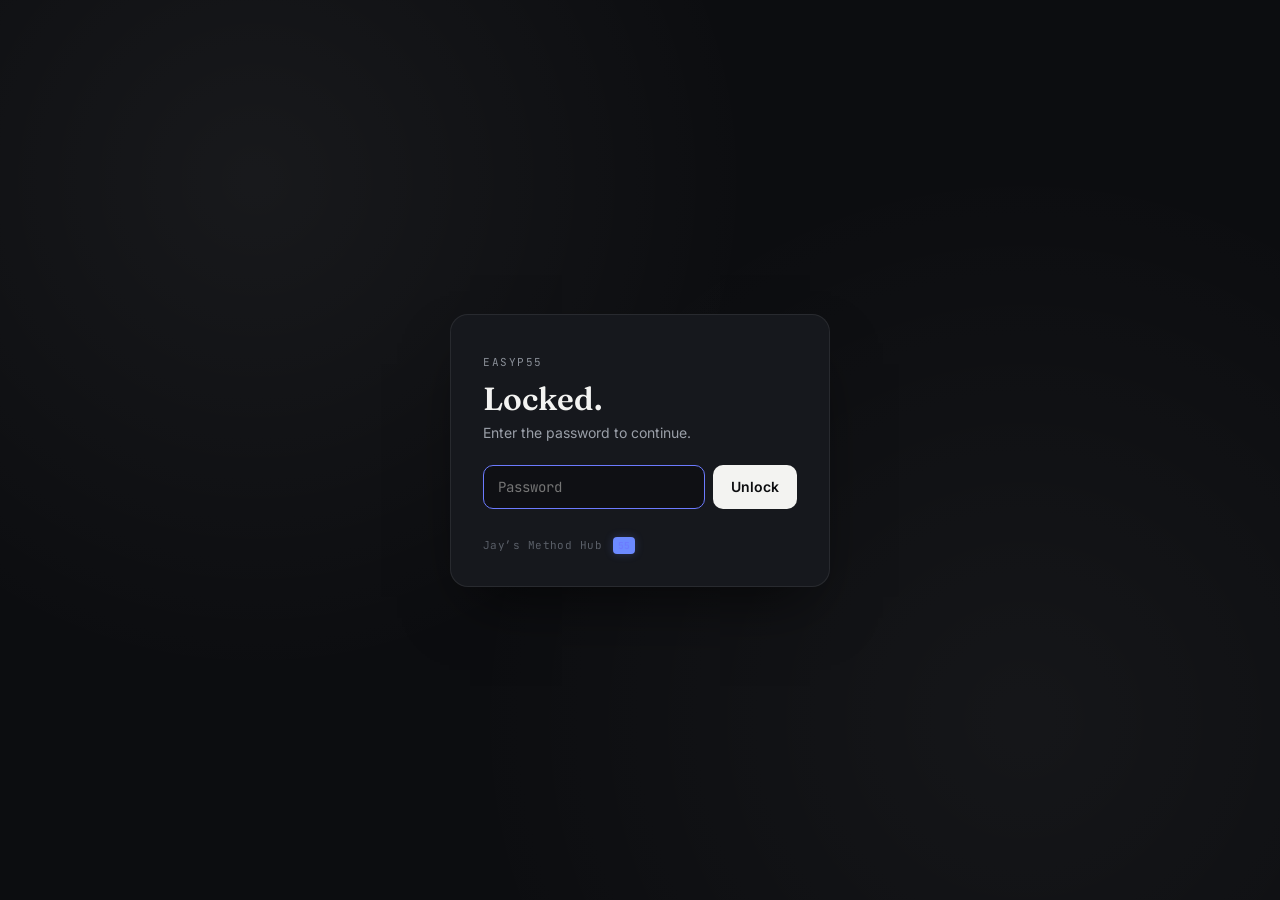
==== commit 5b77f702: "Update index.html" ====
--- a/index.html
+++ b/index.html
@@ -1,6 +1,7 @@
 <!DOCTYPE html>
 <html lang="en">
 <head>
+<script src="auth.js"></script>
 <meta charset="UTF-8">
 <meta name="viewport" content="width=device-width, initial-scale=1.0">
 <title>Jay's Method Hub</title>
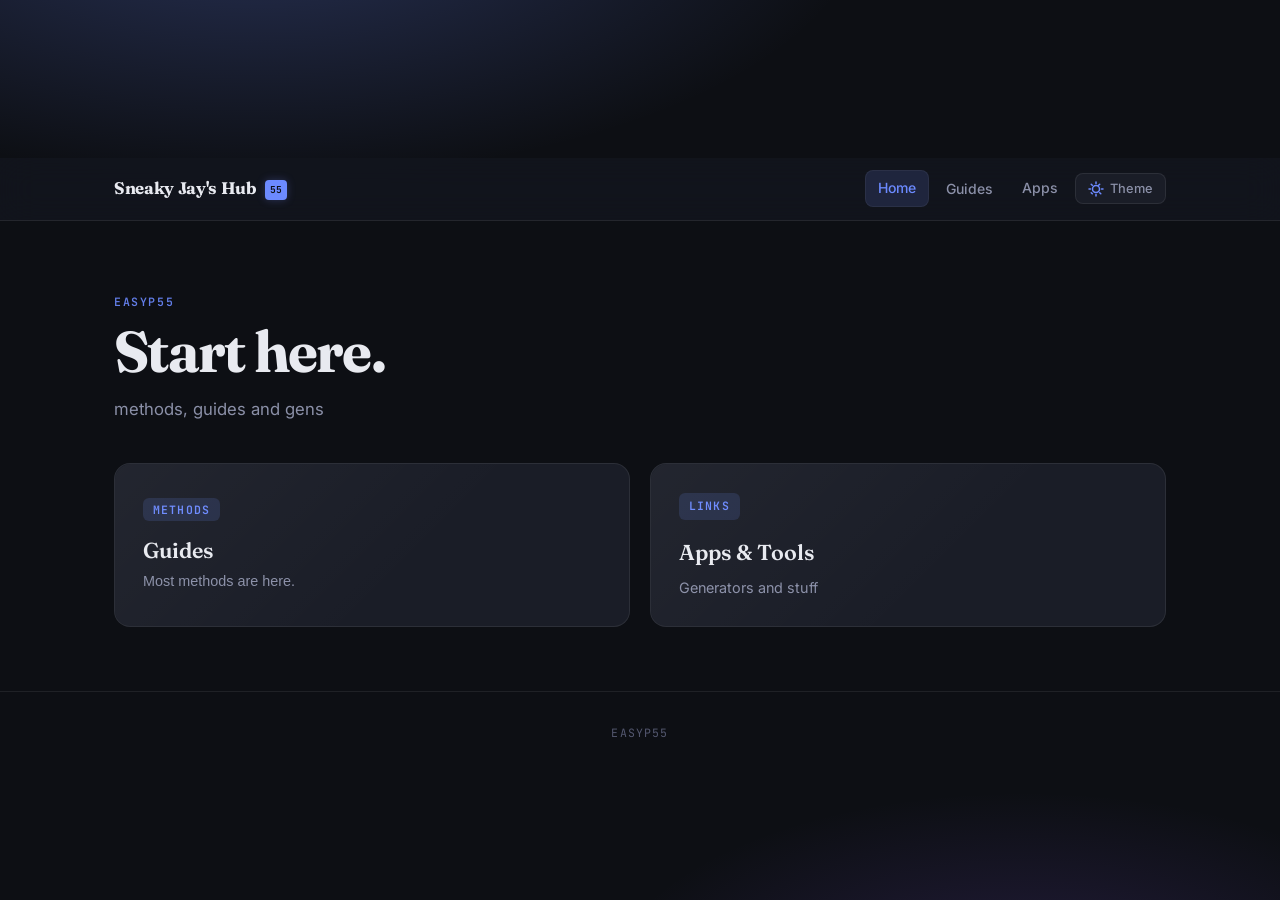
==== commit ac89f200: "Rename index (3).html to index.html" ====
--- a/index.html
+++ b/index.html
@@ -1,7 +1,6 @@
 <!DOCTYPE html>
 <html lang="en">
 <head>
-<script src="auth.js"></script>
 <meta charset="UTF-8">
 <meta name="viewport" content="width=device-width, initial-scale=1.0">
 <title>Jay's Method Hub</title>
@@ -9,97 +8,67 @@
 <link rel="preconnect" href="https://fonts.gstatic.com" crossorigin>
 <link href="https://fonts.googleapis.com/css2?family=Fraunces:wght@500;600;700&family=Inter:wght@400;500;600&family=JetBrains+Mono:wght@400;500;600&display=swap" rel="stylesheet">
 <link rel="stylesheet" href="style.css">
-<style>
-  /* ── Nav alignment fix ── */
-  .site-nav {
-    display: flex;
-    align-items: center;   /* vertically centre every child */
-    gap: 4px;
-  }
-
-  /* Ensure all nav items share the same line-height / padding baseline */
-  .site-nav a,
-  .site-nav button {
-    display: inline-flex;
-    align-items: center;
-    gap: 6px;
-    line-height: 1;        /* collapse any inherited line-height differences */
-  }
-</style>
 </head>
 <body>
+<canvas id="stars-canvas" aria-hidden="true"></canvas>
 <header class="site-head">
-  <div class="head-inner">
-    <div class="brand">Sneaky Jay's Method Hub<span class="mark">55</span></div>
-    <nav class="site-nav">
-      <a href="index.html" class="active">Home</a>
-      <button id="guidesBtn" type="button">Guides</button>
-      <a href="apps.html">Apps</a>
-      <button id="themeBtn" type="button" class="theme-btn">
-        <!-- gear icon via inline SVG so no extra font request is needed -->
-        <svg xmlns="http://www.w3.org/2000/svg" width="14" height="14" viewBox="0 0 24 24"
-             fill="none" stroke="currentColor" stroke-width="2"
-             stroke-linecap="round" stroke-linejoin="round" aria-hidden="true">
-          <circle cx="12" cy="12" r="3"/>
-          <path d="M19.4 15a1.65 1.65 0 0 0 .33 1.82l.06.06a2 2 0 0 1-2.83 2.83l-.06-.06
-                   a1.65 1.65 0 0 0-1.82-.33 1.65 1.65 0 0 0-1 1.51V21a2 2 0 0 1-4 0v-.09
-                   A1.65 1.65 0 0 0 9 19.4a1.65 1.65 0 0 0-1.82.33l-.06.06a2 2 0 0 1-2.83-2.83
-                   l.06-.06A1.65 1.65 0 0 0 4.68 15a1.65 1.65 0 0 0-1.51-1H3a2 2 0 0 1 0-4h.09
-                   A1.65 1.65 0 0 0 4.6 9a1.65 1.65 0 0 0-.33-1.82l-.06-.06a2 2 0 0 1 2.83-2.83
-                   l.06.06A1.65 1.65 0 0 0 9 4.68a1.65 1.65 0 0 0 1-1.51V3a2 2 0 0 1 4 0v.09
-                   a1.65 1.65 0 0 0 1 1.51 1.65 1.65 0 0 0 1.82-.33l.06-.06a2 2 0 0 1 2.83 2.83
-                   l-.06.06A1.65 1.65 0 0 0 19.4 9a1.65 1.65 0 0 0 1.51 1H21a2 2 0 0 1 0 4h-.09
-                   a1.65 1.65 0 0 0-1.51 1z"/>
-        </svg>
-        Theme
-      </button>
-    </nav>
-  </div>
+<div class="head-inner">
+<div class="brand">Sneaky Jay's Hub <span class="mark">55</span></div>
+<nav class="site-nav">
+<a href="index.html" class="active">Home</a>
+<button id="guidesBtn" type="button">Guides</button>
+<a href="apps.html">Apps</a>
+<button class="theme-toggle-btn" id="themeToggleBtn" type="button" aria-label="Change theme">
+<svg viewBox="0 0 16 16" stroke-width="1.5" stroke-linecap="round" stroke-linejoin="round">
+<circle cx="8" cy="8" r="3.5"/>
+<path d="M8 1v1.5M8 13.5V15M1 8h1.5M13.5 8H15M3.2 3.2l1.1 1.1M11.7 11.7l1.1 1.1M11.7 3.2l-1.1 1.1M3.2 11.7l1.1 1.1"/>
+</svg>
+<span class="theme-btn-label">Theme</span>
+</button>
+</nav>
+</div>
 </header>
-
 <main>
-  <div class="hero">
-    <p class="eyebrow">EasyP55</p>
-    <h1 class="page-title">Start here.</h1>
-    <p class="lede">methods, guides and gens</p>
-    <div class="hero-grid">
-      <button class="hero-card" id="guidesCard" type="button">
-        <span class="glyph">Methods</span>
-        <h3>Guides</h3>
-        <p>Most methods are here.</p>
-      </button>
-      <a class="hero-card" href="apps.html">
-        <span class="glyph">Links</span>
-        <h3>Apps &amp; Tools</h3>
-        <p>Generators and stuff</p>
-      </a>
-    </div>
-  </div>
+<div class="hero">
+<p class="eyebrow">EasyP55</p>
+<h1 class="page-title">Start here.</h1>
+<p class="lede">methods, guides and gens</p>
+<div class="hero-grid">
+<button class="hero-card" id="guidesCard" type="button">
+<span class="glyph">Methods</span>
+<h3>Guides</h3>
+<p>Most methods are here.</p>
+</button>
+<a class="hero-card" href="apps.html">
+<span class="glyph">Links</span>
+<h3>Apps &amp; Tools</h3>
+<p>Generators and stuff</p>
+</a>
+</div>
+</div>
 </main>
-
 <footer class="site-foot">EasyP55</footer>
-
 <!-- Guides popup -->
 <div class="modal-overlay" id="guidesModal">
-  <div class="modal-panel" role="dialog" aria-modal="true" aria-label="Guides">
-    <div class="modal-header">
-      <span>Guides</span>
-      <button class="modal-close" id="guidesClose" aria-label="Close">&times;</button>
-    </div>
-    <div class="modal-list">
-      <a href="method-1.html"><span class="num">1</span> Method 1</a>
-      <a href="method-2.html"><span class="num">2</span> Method 2</a>
-      <a href="method-3.html"><span class="num">3</span> Method 3</a>
-    </div>
-  </div>
+<div class="modal-panel" role="dialog" aria-modal="true" aria-label="Guides">
+<div class="modal-header">
+<span>Guides</span>
+<button class="modal-close" id="guidesClose" aria-label="Close">&times;</button>
 </div>
-
+<div class="modal-list">
+<a href="method-1.html"><span class="num">1</span> Method 1</a>
+<a href="method-2.html"><span class="num">2</span> Method 2</a>
+<a href="method-3.html"><span class="num">3</span> Method 3</a>
+</div>
+</div>
+</div>
 <script src="guides-modal.js"></script>
+<script src="theme.js"></script>
 <script>
-  // Hero card also opens the modal
-  document.getElementById('guidesCard').addEventListener('click', () => {
-    document.getElementById('guidesBtn').click();
-  });
+// Hero card also opens the modal
+document.getElementById('guidesCard').addEventListener('click', () => {
+document.getElementById('guidesBtn').click();
+});
 </script>
 </body>
 </html>
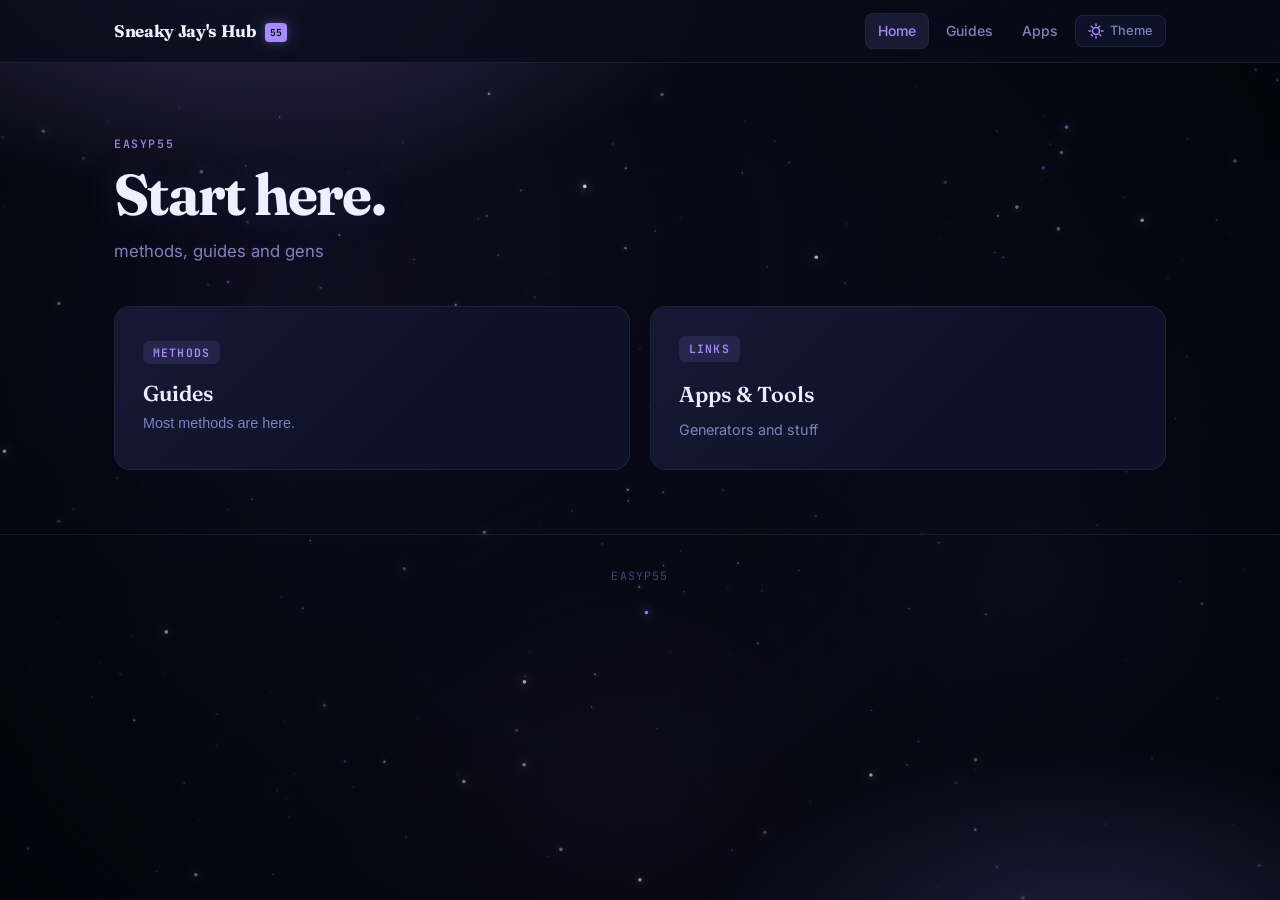
==== commit 210acb58: "Add files via upload" ====
--- a/index.html
+++ b/index.html
@@ -4,13 +4,13 @@
 <meta charset="UTF-8">
 <meta name="viewport" content="width=device-width, initial-scale=1.0">
 <title>Jay's Method Hub</title>
+<link rel="icon" type="image/svg+xml" id="site-favicon" href="favicon.svg">
 <link rel="preconnect" href="https://fonts.googleapis.com">
 <link rel="preconnect" href="https://fonts.gstatic.com" crossorigin>
 <link href="https://fonts.googleapis.com/css2?family=Fraunces:wght@500;600;700&family=Inter:wght@400;500;600&family=JetBrains+Mono:wght@400;500;600&display=swap" rel="stylesheet">
 <link rel="stylesheet" href="style.css">
 </head>
 <body>
-<canvas id="stars-canvas" aria-hidden="true"></canvas>
 <header class="site-head">
 <div class="head-inner">
 <div class="brand">Sneaky Jay's Hub <span class="mark">55</span></div>
--- a/style.css
+++ b/style.css
@@ -2,7 +2,7 @@
    Jay's Method Hub — style.css
    14 themes: Default Dark, Light, Ocean, Mint, Sunset, Crimson,
               Forest, Volcanic, Arctic, Sakura, Void,
-              Stars (animated), Neon Tokyo (animated),
+              Stars (animated, default), Neon Tokyo (animated),
               Aurora (animated), Deep Sea (animated)
    ============================================================ */
 
@@ -17,21 +17,22 @@
 html {
   font-size: 16px;
   scroll-behavior: smooth;
-  /* default theme tokens (dark) */
-  --bg:         #0d0f14;
-  --bg2:        #13161e;
-  --surface:    #1a1d27;
-  --surface2:   #21253a;
-  --border:     rgba(255,255,255,0.08);
-  --accent:     #6c8aff;
-  --accent2:    #8b5cf6;
-  --text:       #e8eaf0;
-  --text2:      #8b90a8;
-  --text3:      #545870;
-  --glow:       rgba(108,138,255,0.25);
-  --glow2:      rgba(139,92,246,0.15);
-  --mark-bg:    rgba(108,138,255,0.15);
-  --card-shine: linear-gradient(135deg, rgba(255,255,255,0.03) 0%, rgba(255,255,255,0) 60%);
+  /* default theme tokens (stars) — matches [data-theme="stars"] below,
+     so there's no color flash before theme.js applies the saved/default theme */
+  --bg:         #050810;
+  --bg2:        #080c1a;
+  --surface:    #0d1228;
+  --surface2:   #131830;
+  --border:     rgba(167,139,250,0.12);
+  --accent:     #a78bfa;
+  --accent2:    #818cf8;
+  --text:       #eef0ff;
+  --text2:      #8080c0;
+  --text3:      #404080;
+  --glow:       rgba(167,139,250,0.3);
+  --glow2:      rgba(129,140,248,0.2);
+  --mark-bg:    rgba(167,139,250,0.12);
+  --card-shine: linear-gradient(135deg, rgba(167,139,250,0.06) 0%, rgba(167,139,250,0) 60%);
   --header-blur: blur(18px);
   --transition:  0.22s cubic-bezier(0.4,0,0.2,1);
 }
@@ -249,7 +250,7 @@
   --card-shine: linear-gradient(135deg, rgba(255,255,255,0.03) 0%, rgba(255,255,255,0) 60%);
 }
 
-/* --- Stars (animated) --- */
+/* --- Stars (animated, default) --- */
 [data-theme="stars"] {
   --bg:         #050810;
   --bg2:        #080c1a;
@@ -993,6 +994,32 @@
 }
 
 /* ============================================================
+   STARS — extra polish (default theme)
+   Soft vignette, gentle glow on the title/mark to match the
+   nebula + starfield drawn on the canvas by theme.js
+   ============================================================ */
+[data-theme="stars"] body::after {
+  background:
+    radial-gradient(ellipse 70% 50% at 18% -8%, var(--glow) 0%, transparent 60%),
+    radial-gradient(ellipse 55% 40% at 85% 105%, var(--glow2) 0%, transparent 55%),
+    radial-gradient(circle at 50% 45%, transparent 45%, rgba(2,3,10,0.45) 100%);
+}
+[data-theme="stars"] .page-title {
+  text-shadow: 0 0 36px var(--glow2);
+}
+[data-theme="stars"] .mark {
+  box-shadow: 0 0 10px var(--glow), 0 0 22px var(--glow2);
+}
+[data-theme="stars"] .card:hover,
+[data-theme="stars"] .hero-card:hover {
+  box-shadow:
+    0 0 0 1px var(--glow),
+    0 8px 32px var(--glow),
+    0 0 48px var(--glow2),
+    0 2px 8px rgba(0,0,0,0.35);
+}
+
+/* ============================================================
    NEON TOKYO — extra scanline overlay
    ============================================================ */
 [data-theme="neon-tokyo"] body::after {
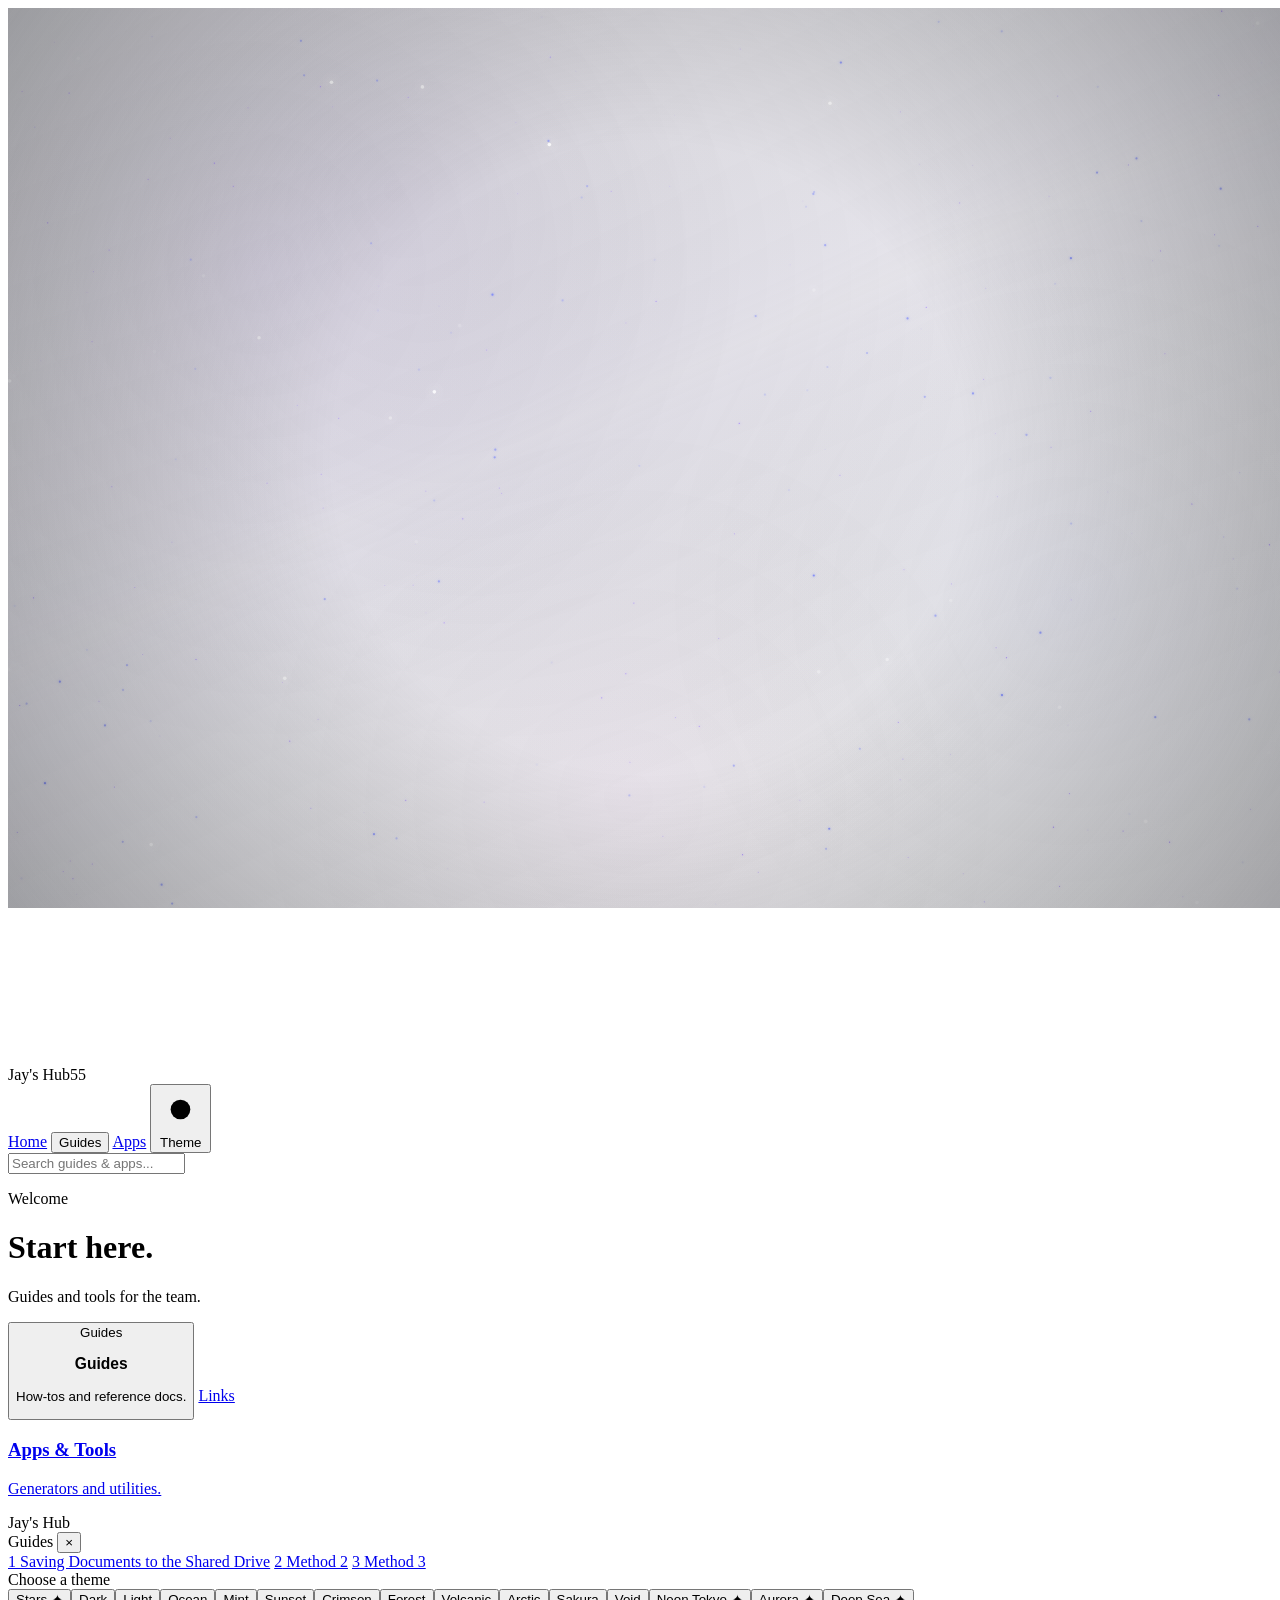
==== commit 4991bc3a: "Add files via upload" ====
--- a/index.html
+++ b/index.html
@@ -2,72 +2,78 @@
 <html lang="en">
 <head>
 <meta charset="UTF-8">
-<meta name="viewport" content="width=device-width, initial-scale=1.0">
+<meta name="viewport" content="width=device-width, initial-scale=1.0, maximum-scale=1.0">
 <title>Jay's Method Hub</title>
-<link rel="icon" type="image/svg+xml" id="site-favicon" href="favicon.svg">
 <link rel="preconnect" href="https://fonts.googleapis.com">
 <link rel="preconnect" href="https://fonts.gstatic.com" crossorigin>
 <link href="https://fonts.googleapis.com/css2?family=Fraunces:wght@500;600;700&family=Inter:wght@400;500;600&family=JetBrains+Mono:wght@400;500;600&display=swap" rel="stylesheet">
 <link rel="stylesheet" href="style.css">
 </head>
 <body>
+<canvas id="stars-canvas" aria-hidden="true"></canvas>
 <header class="site-head">
-<div class="head-inner">
-<div class="brand">Sneaky Jay's Hub <span class="mark">55</span></div>
-<nav class="site-nav">
-<a href="index.html" class="active">Home</a>
-<button id="guidesBtn" type="button">Guides</button>
-<a href="apps.html">Apps</a>
-<button class="theme-toggle-btn" id="themeToggleBtn" type="button" aria-label="Change theme">
-<svg viewBox="0 0 16 16" stroke-width="1.5" stroke-linecap="round" stroke-linejoin="round">
-<circle cx="8" cy="8" r="3.5"/>
-<path d="M8 1v1.5M8 13.5V15M1 8h1.5M13.5 8H15M3.2 3.2l1.1 1.1M11.7 11.7l1.1 1.1M11.7 3.2l-1.1 1.1M3.2 11.7l1.1 1.1"/>
-</svg>
-<span class="theme-btn-label">Theme</span>
-</button>
-</nav>
-</div>
+  <div class="head-inner">
+    <div class="brand">Jay's Hub<span class="mark">55</span></div>
+    <nav class="site-nav">
+      <a href="index.html" class="active">Home</a>
+      <button id="guidesBtn" type="button">Guides</button>
+      <a href="apps.html">Apps</a>
+      <button class="theme-toggle-btn" id="themeToggleBtn" type="button" aria-label="Change theme">
+        <svg viewBox="0 0 16 16" stroke-width="1.5" stroke-linecap="round" stroke-linejoin="round">
+          <circle cx="8" cy="8" r="3.5"/>
+          <path d="M8 1v1.5M8 13.5V15M1 8h1.5M13.5 8H15M3.2 3.2l1.1 1.1M11.7 11.7l1.1 1.1M11.7 3.2l-1.1 1.1M3.2 11.7l1.1 1.1"/>
+        </svg>
+        <span class="theme-btn-label">Theme</span>
+      </button>
+      <div class="nav-search-wrap">
+        <input type="text" id="navSearchInput" placeholder="Search guides & apps..." autocomplete="off" />
+        <div class="nav-search-results" id="navSearchResults"></div>
+      </div>
+    </nav>
+  </div>
 </header>
 <main>
-<div class="hero">
-<p class="eyebrow">EasyP55</p>
-<h1 class="page-title">Start here.</h1>
-<p class="lede">methods, guides and gens</p>
-<div class="hero-grid">
-<button class="hero-card" id="guidesCard" type="button">
-<span class="glyph">Methods</span>
-<h3>Guides</h3>
-<p>Most methods are here.</p>
-</button>
-<a class="hero-card" href="apps.html">
-<span class="glyph">Links</span>
-<h3>Apps &amp; Tools</h3>
-<p>Generators and stuff</p>
-</a>
-</div>
-</div>
+  <div class="hero">
+    <p class="eyebrow">Welcome</p>
+    <h1 class="page-title">Start here.</h1>
+    <p class="lede">Guides and tools for the team.</p>
+    <div class="hero-grid">
+      <button class="hero-card" id="guidesCard" type="button">
+        <span class="glyph">Guides</span>
+        <h3>Guides</h3>
+        <p>How-tos and reference docs.</p>
+      </button>
+      <a class="hero-card" href="apps.html">
+        <span class="glyph">Links</span>
+        <h3>Apps &amp; Tools</h3>
+        <p>Generators and utilities.</p>
+      </a>
+    </div>
+  </div>
 </main>
-<footer class="site-foot">EasyP55</footer>
+<footer class="site-foot">Jay's Hub</footer>
+
 <!-- Guides popup -->
 <div class="modal-overlay" id="guidesModal">
-<div class="modal-panel" role="dialog" aria-modal="true" aria-label="Guides">
-<div class="modal-header">
-<span>Guides</span>
-<button class="modal-close" id="guidesClose" aria-label="Close">&times;</button>
+  <div class="modal-panel" role="dialog" aria-modal="true" aria-label="Guides">
+    <div class="modal-header">
+      <span>Guides</span>
+      <button class="modal-close" id="guidesClose" aria-label="Close">&times;</button>
+    </div>
+    <div class="modal-list">
+      <a href="guide-1.html"><span class="num">1</span> Saving Documents to the Shared Drive</a>
+      <a href="method-2.html"><span class="num">2</span> Method 2</a>
+      <a href="method-3.html"><span class="num">3</span> Method 3</a>
+    </div>
+  </div>
 </div>
-<div class="modal-list">
-<a href="method-1.html"><span class="num">1</span> Method 1</a>
-<a href="method-2.html"><span class="num">2</span> Method 2</a>
-<a href="method-3.html"><span class="num">3</span> Method 3</a>
-</div>
-</div>
-</div>
+
 <script src="guides-modal.js"></script>
 <script src="theme.js"></script>
+<script src="nav-search.js"></script>
 <script>
-// Hero card also opens the modal
 document.getElementById('guidesCard').addEventListener('click', () => {
-document.getElementById('guidesBtn').click();
+  document.getElementById('guidesBtn').click();
 });
 </script>
 </body>
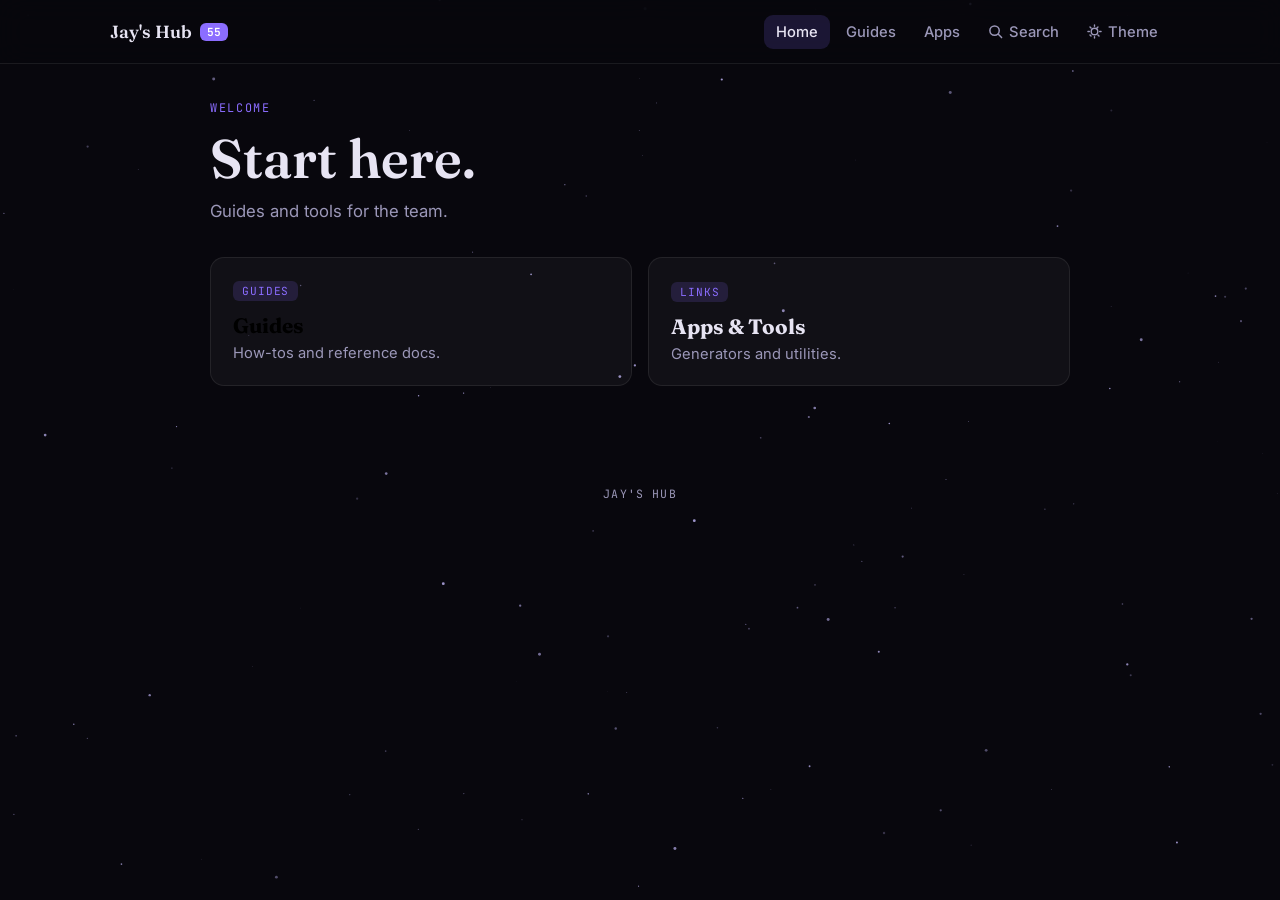
==== commit 0836d4ca: "Add files via upload" ====
--- a/index.html
+++ b/index.html
@@ -2,8 +2,8 @@
 <html lang="en">
 <head>
 <meta charset="UTF-8">
-<meta name="viewport" content="width=device-width, initial-scale=1.0, maximum-scale=1.0">
-<title>Jay's Method Hub</title>
+<meta name="viewport" content="width=device-width, initial-scale=1.0">
+<title>Jay's Hub</title>
 <link rel="preconnect" href="https://fonts.googleapis.com">
 <link rel="preconnect" href="https://fonts.gstatic.com" crossorigin>
 <link href="https://fonts.googleapis.com/css2?family=Fraunces:wght@500;600;700&family=Inter:wght@400;500;600&family=JetBrains+Mono:wght@400;500;600&display=swap" rel="stylesheet">
@@ -11,34 +11,40 @@
 </head>
 <body>
 <canvas id="stars-canvas" aria-hidden="true"></canvas>
+
 <header class="site-head">
   <div class="head-inner">
-    <div class="brand">Jay's Hub<span class="mark">55</span></div>
+    <div class="brand">Jay's Hub <span class="mark">55</span></div>
     <nav class="site-nav">
       <a href="index.html" class="active">Home</a>
-      <button id="guidesBtn" type="button">Guides</button>
+      <button type="button" data-open="guides">Guides</button>
       <a href="apps.html">Apps</a>
-      <button class="theme-toggle-btn" id="themeToggleBtn" type="button" aria-label="Change theme">
+      <button type="button" class="icon-btn" data-open="search" aria-label="Search">
+        <svg viewBox="0 0 16 16" stroke-width="1.6" stroke-linecap="round" stroke-linejoin="round">
+          <circle cx="7" cy="7" r="5"/>
+          <path d="M11 11l3.5 3.5"/>
+        </svg>
+        <span class="btn-label">Search</span>
+      </button>
+      <button class="icon-btn" id="themeToggleBtn" type="button" aria-label="Change theme">
         <svg viewBox="0 0 16 16" stroke-width="1.5" stroke-linecap="round" stroke-linejoin="round">
           <circle cx="8" cy="8" r="3.5"/>
           <path d="M8 1v1.5M8 13.5V15M1 8h1.5M13.5 8H15M3.2 3.2l1.1 1.1M11.7 11.7l1.1 1.1M11.7 3.2l-1.1 1.1M3.2 11.7l1.1 1.1"/>
         </svg>
-        <span class="theme-btn-label">Theme</span>
+        <span class="btn-label">Theme</span>
       </button>
-      <div class="nav-search-wrap">
-        <input type="text" id="navSearchInput" placeholder="Search guides & apps..." autocomplete="off" />
-        <div class="nav-search-results" id="navSearchResults"></div>
-      </div>
     </nav>
   </div>
 </header>
+
 <main>
   <div class="hero">
     <p class="eyebrow">Welcome</p>
     <h1 class="page-title">Start here.</h1>
     <p class="lede">Guides and tools for the team.</p>
+
     <div class="hero-grid">
-      <button class="hero-card" id="guidesCard" type="button">
+      <button class="hero-card" type="button" data-open="guides">
         <span class="glyph">Guides</span>
         <h3>Guides</h3>
         <p>How-tos and reference docs.</p>
@@ -51,6 +57,7 @@
     </div>
   </div>
 </main>
+
 <footer class="site-foot">Jay's Hub</footer>
 
 <!-- Guides popup -->
@@ -62,19 +69,24 @@
     </div>
     <div class="modal-list">
       <a href="guide-1.html"><span class="num">1</span> Saving Documents to the Shared Drive</a>
-      <a href="method-2.html"><span class="num">2</span> Method 2</a>
-      <a href="method-3.html"><span class="num">3</span> Method 3</a>
     </div>
   </div>
 </div>
 
-<script src="guides-modal.js"></script>
-<script src="theme.js"></script>
-<script src="nav-search.js"></script>
-<script>
-document.getElementById('guidesCard').addEventListener('click', () => {
-  document.getElementById('guidesBtn').click();
-});
-</script>
+<!-- Search popup -->
+<div class="modal-overlay" id="searchModal">
+  <div class="modal-panel search-panel" role="dialog" aria-modal="true" aria-label="Search">
+    <div class="modal-header">
+      <span>Search</span>
+      <button class="modal-close" id="searchClose" aria-label="Close">&times;</button>
+    </div>
+    <div class="search-input-wrap">
+      <input id="searchInput" type="text" placeholder="Search guides &amp; apps..." autocomplete="off">
+    </div>
+    <div class="search-results" id="searchResults"></div>
+  </div>
+</div>
+
+<script src="site.js"></script>
 </body>
 </html>
--- a/style.css
+++ b/style.css
@@ -0,0 +1,465 @@
+:root {
+  --bg: #08070d;
+  --bg-soft: #0d0c16;
+  --panel: rgba(255, 255, 255, 0.04);
+  --panel-border: rgba(255, 255, 255, 0.08);
+  --text: #e7e4f3;
+  --text-dim: #9b97b8;
+  --accent: #8b6dff;
+  --accent-soft: rgba(139, 109, 255, 0.16);
+  --mono: "JetBrains Mono", monospace;
+  --serif: "Fraunces", serif;
+  --sans: "Inter", sans-serif;
+  --nav-h: 64px;
+  --radius: 14px;
+}
+
+* { box-sizing: border-box; }
+
+html { scroll-behavior: smooth; }
+
+body {
+  margin: 0;
+  min-height: 100vh;
+  background: var(--bg);
+  color: var(--text);
+  font-family: var(--sans);
+  -webkit-font-smoothing: antialiased;
+  overflow-x: hidden;
+}
+
+#stars-canvas {
+  position: fixed;
+  inset: 0;
+  width: 100%;
+  height: 100%;
+  z-index: 0;
+  pointer-events: none;
+}
+
+a { color: inherit; text-decoration: none; }
+button { font-family: inherit; }
+
+/* ---------- Header / nav ---------- */
+.site-head {
+  position: fixed;
+  top: 0;
+  left: 0;
+  right: 0;
+  z-index: 100;
+  height: var(--nav-h);
+  background: rgba(8, 7, 13, 0.72);
+  backdrop-filter: blur(14px);
+  -webkit-backdrop-filter: blur(14px);
+  border-bottom: 1px solid var(--panel-border);
+}
+
+.head-inner {
+  max-width: 1100px;
+  margin: 0 auto;
+  height: 100%;
+  padding: 0 20px;
+  display: flex;
+  align-items: center;
+  justify-content: space-between;
+  gap: 16px;
+}
+
+.brand {
+  font-family: var(--serif);
+  font-weight: 600;
+  font-size: 1.1rem;
+  display: flex;
+  align-items: center;
+  gap: 8px;
+  white-space: nowrap;
+}
+
+.brand .mark {
+  font-family: var(--mono);
+  font-size: 0.7rem;
+  background: var(--accent);
+  color: #fff;
+  border-radius: 6px;
+  padding: 2px 7px;
+  font-weight: 600;
+}
+
+.site-nav {
+  display: flex;
+  align-items: center;
+  gap: 4px;
+}
+
+.site-nav a,
+.site-nav button {
+  background: transparent;
+  border: none;
+  color: var(--text-dim);
+  font-size: 0.92rem;
+  font-weight: 500;
+  padding: 8px 12px;
+  border-radius: 9px;
+  cursor: pointer;
+  display: flex;
+  align-items: center;
+  gap: 6px;
+  transition: background 0.15s ease, color 0.15s ease;
+}
+
+.site-nav a:hover,
+.site-nav button:hover {
+  color: var(--text);
+  background: var(--panel);
+}
+
+.site-nav a.active,
+.site-nav button.active {
+  color: var(--text);
+  background: var(--accent-soft);
+}
+
+.icon-btn svg {
+  width: 15px;
+  height: 15px;
+  stroke: currentColor;
+  fill: none;
+}
+
+.icon-btn .btn-label {
+  display: inline;
+}
+
+/* push page content below fixed header */
+main { padding-top: calc(var(--nav-h) + 36px); }
+
+/* ---------- Hero / home ---------- */
+.hero {
+  max-width: 900px;
+  margin: 0 auto;
+  padding: 0 20px 60px;
+  position: relative;
+  z-index: 1;
+}
+
+.eyebrow {
+  font-family: var(--mono);
+  font-size: 0.74rem;
+  letter-spacing: 0.14em;
+  text-transform: uppercase;
+  color: var(--accent);
+  margin: 0 0 14px;
+}
+
+.page-title {
+  font-family: var(--serif);
+  font-weight: 600;
+  font-size: clamp(2.2rem, 6vw, 3.4rem);
+  margin: 0 0 14px;
+  line-height: 1.05;
+}
+
+.lede {
+  color: var(--text-dim);
+  font-size: 1.05rem;
+  margin: 0 0 36px;
+}
+
+.hero-grid {
+  display: grid;
+  grid-template-columns: 1fr 1fr;
+  gap: 16px;
+}
+
+@media (max-width: 600px) {
+  .hero-grid { grid-template-columns: 1fr; }
+}
+
+.hero-card,
+.card {
+  display: block;
+  text-align: left;
+  background: var(--panel);
+  border: 1px solid var(--panel-border);
+  border-radius: var(--radius);
+  padding: 22px;
+  cursor: pointer;
+  transition: border-color 0.15s ease, transform 0.15s ease;
+}
+
+.hero-card:hover {
+  border-color: var(--accent);
+  transform: translateY(-2px);
+}
+
+.glyph,
+.tag {
+  font-family: var(--mono);
+  font-size: 0.7rem;
+  letter-spacing: 0.08em;
+  text-transform: uppercase;
+  background: var(--accent-soft);
+  color: var(--accent);
+  padding: 3px 9px;
+  border-radius: 6px;
+  display: inline-block;
+  margin-bottom: 12px;
+}
+
+.hero-card h3,
+.card h3 {
+  font-family: var(--serif);
+  font-size: 1.3rem;
+  margin: 0 0 6px;
+}
+
+.hero-card p,
+.card p {
+  color: var(--text-dim);
+  margin: 0;
+  font-size: 0.92rem;
+}
+
+/* ---------- Apps page ---------- */
+.callout {
+  background: var(--panel);
+  border: 1px dashed var(--panel-border);
+  border-radius: var(--radius);
+  padding: 16px 18px;
+  color: var(--text-dim);
+  font-size: 0.9rem;
+  margin: 0 0 28px;
+}
+
+.callout code {
+  font-family: var(--mono);
+  background: rgba(255, 255, 255, 0.06);
+  padding: 1px 6px;
+  border-radius: 5px;
+}
+
+.grid {
+  display: grid;
+  grid-template-columns: repeat(auto-fill, minmax(220px, 1fr));
+  gap: 16px;
+}
+
+.card-link { display: block; }
+
+.add-new {
+  display: flex;
+  align-items: center;
+  justify-content: center;
+  text-align: center;
+  color: var(--text-dim);
+  font-size: 0.88rem;
+  border-style: dashed;
+  cursor: default;
+}
+
+/* ---------- Guide page ---------- */
+.guide-wrap {
+  max-width: 760px;
+  margin: 0 auto;
+  padding: 0 20px 80px;
+  position: relative;
+  z-index: 1;
+}
+
+.guide-wrap .card { cursor: default; }
+
+.guide-section { margin: 0 0 26px; }
+
+.guide-section h2 {
+  font-family: var(--serif);
+  font-size: 1.15rem;
+  margin: 0 0 10px;
+}
+
+.guide-section ol {
+  margin: 0;
+  padding-left: 1.25em;
+  color: var(--text-dim);
+  line-height: 1.6;
+}
+
+.guide-section ol li { margin-bottom: 6px; }
+.guide-section ol li::marker { color: var(--accent); font-family: var(--mono); }
+
+/* ---------- Footer ---------- */
+.site-foot {
+  text-align: center;
+  color: var(--text-dim);
+  font-family: var(--mono);
+  font-size: 0.72rem;
+  letter-spacing: 0.1em;
+  text-transform: uppercase;
+  padding: 40px 20px 60px;
+  position: relative;
+  z-index: 1;
+}
+
+/* ---------- Overlays (guides modal + search) ---------- */
+.modal-overlay {
+  position: fixed;
+  inset: 0;
+  z-index: 200;
+  display: none;
+  align-items: flex-start;
+  justify-content: center;
+  padding: calc(var(--nav-h) + 18px) 20px 20px;
+  background: rgba(5, 4, 9, 0.6);
+  backdrop-filter: blur(4px);
+}
+
+.modal-overlay.open { display: flex; }
+
+.modal-panel {
+  width: 100%;
+  max-width: 420px;
+  background: var(--bg-soft);
+  border: 1px solid var(--panel-border);
+  border-radius: var(--radius);
+  box-shadow: 0 20px 60px rgba(0, 0, 0, 0.5);
+  overflow: hidden;
+  animation: modal-in 0.16s ease;
+}
+
+@keyframes modal-in {
+  from { opacity: 0; transform: translateY(-6px); }
+  to { opacity: 1; transform: translateY(0); }
+}
+
+.modal-header {
+  display: flex;
+  align-items: center;
+  justify-content: space-between;
+  padding: 14px 18px;
+  border-bottom: 1px solid var(--panel-border);
+  font-weight: 600;
+  font-size: 0.95rem;
+}
+
+.modal-close {
+  background: transparent;
+  border: none;
+  color: var(--text-dim);
+  font-size: 1.3rem;
+  line-height: 1;
+  cursor: pointer;
+  padding: 2px 6px;
+  border-radius: 6px;
+}
+
+.modal-close:hover { color: var(--text); background: var(--panel); }
+
+.modal-list {
+  display: flex;
+  flex-direction: column;
+  padding: 8px;
+  max-height: 60vh;
+  overflow-y: auto;
+}
+
+.modal-list a,
+.search-results a {
+  display: flex;
+  align-items: center;
+  gap: 12px;
+  padding: 11px 12px;
+  border-radius: 9px;
+  color: var(--text);
+  font-size: 0.92rem;
+}
+
+.modal-list a:hover,
+.search-results a:hover,
+.search-results a.active-result {
+  background: var(--panel);
+}
+
+.modal-list .num {
+  font-family: var(--mono);
+  font-size: 0.74rem;
+  color: var(--accent);
+  background: var(--accent-soft);
+  width: 22px;
+  height: 22px;
+  border-radius: 6px;
+  display: flex;
+  align-items: center;
+  justify-content: center;
+  flex-shrink: 0;
+}
+
+.modal-empty {
+  padding: 24px 18px;
+  text-align: center;
+  color: var(--text-dim);
+  font-size: 0.88rem;
+}
+
+/* search-specific */
+.search-panel { max-width: 460px; }
+
+.search-input-wrap { padding: 14px 16px 8px; }
+
+.search-input-wrap input {
+  width: 100%;
+  background: var(--panel);
+  border: 1px solid var(--panel-border);
+  border-radius: 9px;
+  padding: 10px 12px;
+  color: var(--text);
+  font-size: 0.92rem;
+  font-family: inherit;
+  outline: none;
+}
+
+.search-input-wrap input:focus { border-color: var(--accent); }
+
+.search-results {
+  display: flex;
+  flex-direction: column;
+  padding: 8px;
+  max-height: 50vh;
+  overflow-y: auto;
+}
+
+.search-results .res-tag {
+  font-family: var(--mono);
+  font-size: 0.66rem;
+  text-transform: uppercase;
+  letter-spacing: 0.06em;
+  color: var(--text-dim);
+  margin-left: auto;
+  flex-shrink: 0;
+}
+
+/* ---------- Light theme ---------- */
+html.light-theme {
+  --bg: #f6f4fb;
+  --bg-soft: #ffffff;
+  --panel: rgba(20, 10, 50, 0.04);
+  --panel-border: rgba(20, 10, 50, 0.1);
+  --text: #1c1730;
+  --text-dim: #645f7a;
+  --accent: #6f4cf2;
+  --accent-soft: rgba(111, 76, 242, 0.12);
+}
+
+html.light-theme .modal-overlay { background: rgba(20, 14, 40, 0.25); }
+html.light-theme .site-head { background: rgba(246, 244, 251, 0.78); }
+
+/* ---------- Mobile ---------- */
+@media (max-width: 560px) {
+  .head-inner { padding: 0 14px; }
+  .brand { font-size: 0.98rem; }
+  .site-nav { gap: 2px; }
+  .site-nav a,
+  .site-nav button { padding: 8px 9px; font-size: 0.85rem; }
+  .icon-btn .btn-label { display: none; }
+  main { padding-top: calc(var(--nav-h) + 26px); }
+  .page-title { font-size: clamp(1.9rem, 9vw, 2.6rem); }
+  .modal-overlay { padding-top: calc(var(--nav-h) + 10px); }
+}
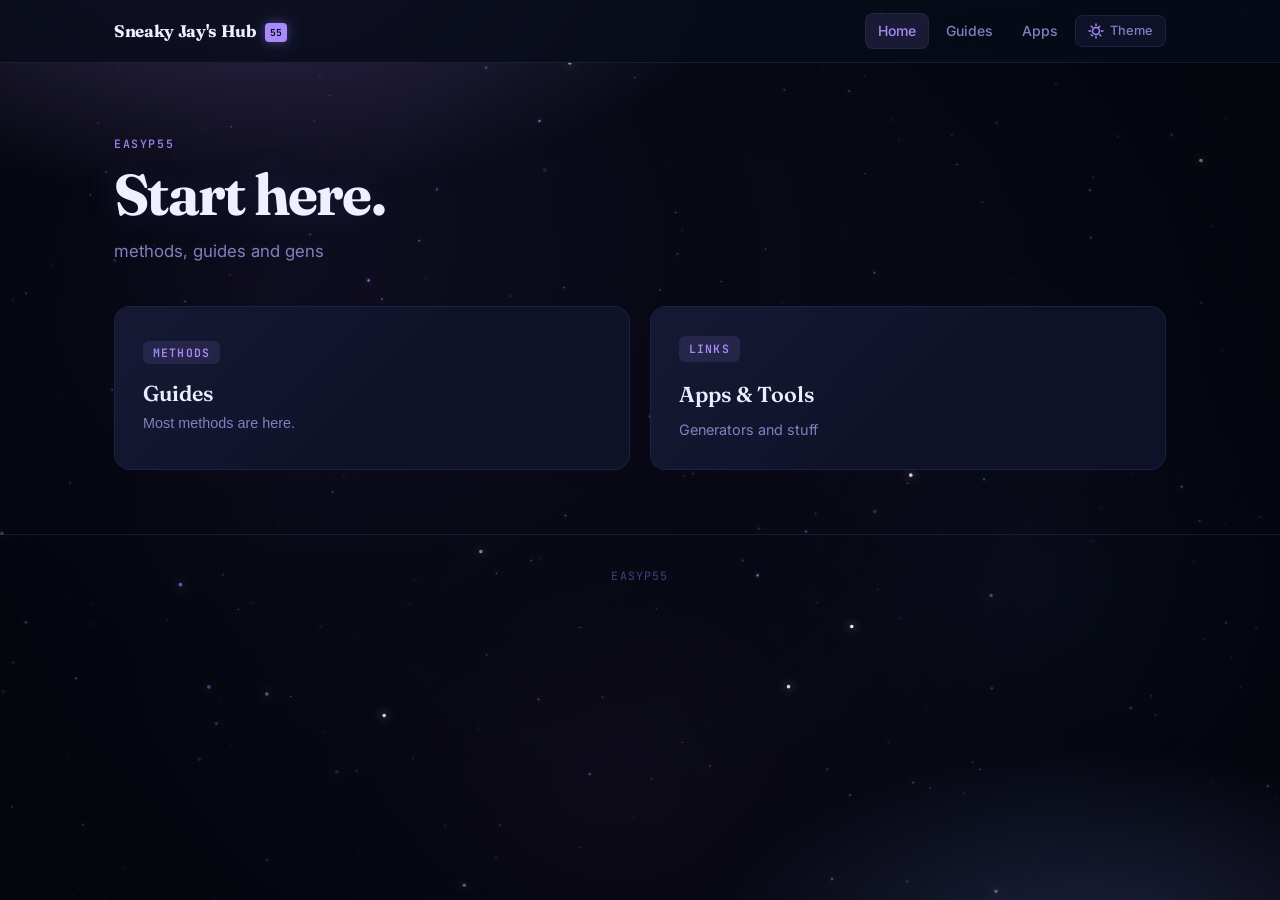
==== commit 9e7fe9cf: "Rename index (3).html to index.html" ====
--- a/index.html
+++ b/index.html
@@ -3,90 +3,72 @@
 <head>
 <meta charset="UTF-8">
 <meta name="viewport" content="width=device-width, initial-scale=1.0">
-<title>Jay's Hub</title>
+<title>Jay's Method Hub</title>
+<link rel="icon" type="image/svg+xml" id="site-favicon" href="favicon.svg">
 <link rel="preconnect" href="https://fonts.googleapis.com">
 <link rel="preconnect" href="https://fonts.gstatic.com" crossorigin>
 <link href="https://fonts.googleapis.com/css2?family=Fraunces:wght@500;600;700&family=Inter:wght@400;500;600&family=JetBrains+Mono:wght@400;500;600&display=swap" rel="stylesheet">
 <link rel="stylesheet" href="style.css">
 </head>
 <body>
-<canvas id="stars-canvas" aria-hidden="true"></canvas>
-
 <header class="site-head">
-  <div class="head-inner">
-    <div class="brand">Jay's Hub <span class="mark">55</span></div>
-    <nav class="site-nav">
-      <a href="index.html" class="active">Home</a>
-      <button type="button" data-open="guides">Guides</button>
-      <a href="apps.html">Apps</a>
-      <button type="button" class="icon-btn" data-open="search" aria-label="Search">
-        <svg viewBox="0 0 16 16" stroke-width="1.6" stroke-linecap="round" stroke-linejoin="round">
-          <circle cx="7" cy="7" r="5"/>
-          <path d="M11 11l3.5 3.5"/>
-        </svg>
-        <span class="btn-label">Search</span>
-      </button>
-      <button class="icon-btn" id="themeToggleBtn" type="button" aria-label="Change theme">
-        <svg viewBox="0 0 16 16" stroke-width="1.5" stroke-linecap="round" stroke-linejoin="round">
-          <circle cx="8" cy="8" r="3.5"/>
-          <path d="M8 1v1.5M8 13.5V15M1 8h1.5M13.5 8H15M3.2 3.2l1.1 1.1M11.7 11.7l1.1 1.1M11.7 3.2l-1.1 1.1M3.2 11.7l1.1 1.1"/>
-        </svg>
-        <span class="btn-label">Theme</span>
-      </button>
-    </nav>
-  </div>
+<div class="head-inner">
+<div class="brand">Sneaky Jay's Hub <span class="mark">55</span></div>
+<nav class="site-nav">
+<a href="index.html" class="active">Home</a>
+<button id="guidesBtn" type="button">Guides</button>
+<a href="apps.html">Apps</a>
+<button class="theme-toggle-btn" id="themeToggleBtn" type="button" aria-label="Change theme">
+<svg viewBox="0 0 16 16" stroke-width="1.5" stroke-linecap="round" stroke-linejoin="round">
+<circle cx="8" cy="8" r="3.5"/>
+<path d="M8 1v1.5M8 13.5V15M1 8h1.5M13.5 8H15M3.2 3.2l1.1 1.1M11.7 11.7l1.1 1.1M11.7 3.2l-1.1 1.1M3.2 11.7l1.1 1.1"/>
+</svg>
+<span class="theme-btn-label">Theme</span>
+</button>
+</nav>
+</div>
 </header>
-
 <main>
-  <div class="hero">
-    <p class="eyebrow">Welcome</p>
-    <h1 class="page-title">Start here.</h1>
-    <p class="lede">Guides and tools for the team.</p>
-
-    <div class="hero-grid">
-      <button class="hero-card" type="button" data-open="guides">
-        <span class="glyph">Guides</span>
-        <h3>Guides</h3>
-        <p>How-tos and reference docs.</p>
-      </button>
-      <a class="hero-card" href="apps.html">
-        <span class="glyph">Links</span>
-        <h3>Apps &amp; Tools</h3>
-        <p>Generators and utilities.</p>
-      </a>
-    </div>
-  </div>
+<div class="hero">
+<p class="eyebrow">EasyP55</p>
+<h1 class="page-title">Start here.</h1>
+<p class="lede">methods, guides and gens</p>
+<div class="hero-grid">
+<button class="hero-card" id="guidesCard" type="button">
+<span class="glyph">Methods</span>
+<h3>Guides</h3>
+<p>Most methods are here.</p>
+</button>
+<a class="hero-card" href="apps.html">
+<span class="glyph">Links</span>
+<h3>Apps &amp; Tools</h3>
+<p>Generators and stuff</p>
+</a>
+</div>
+</div>
 </main>
-
-<footer class="site-foot">Jay's Hub</footer>
-
+<footer class="site-foot">EasyP55</footer>
 <!-- Guides popup -->
 <div class="modal-overlay" id="guidesModal">
-  <div class="modal-panel" role="dialog" aria-modal="true" aria-label="Guides">
-    <div class="modal-header">
-      <span>Guides</span>
-      <button class="modal-close" id="guidesClose" aria-label="Close">&times;</button>
-    </div>
-    <div class="modal-list">
-      <a href="guide-1.html"><span class="num">1</span> Saving Documents to the Shared Drive</a>
-    </div>
-  </div>
+<div class="modal-panel" role="dialog" aria-modal="true" aria-label="Guides">
+<div class="modal-header">
+<span>Guides</span>
+<button class="modal-close" id="guidesClose" aria-label="Close">&times;</button>
 </div>
-
-<!-- Search popup -->
-<div class="modal-overlay" id="searchModal">
-  <div class="modal-panel search-panel" role="dialog" aria-modal="true" aria-label="Search">
-    <div class="modal-header">
-      <span>Search</span>
-      <button class="modal-close" id="searchClose" aria-label="Close">&times;</button>
-    </div>
-    <div class="search-input-wrap">
-      <input id="searchInput" type="text" placeholder="Search guides &amp; apps..." autocomplete="off">
-    </div>
-    <div class="search-results" id="searchResults"></div>
-  </div>
+<div class="modal-list">
+<a href="method-1.html"><span class="num">1</span> Method 1</a>
+<a href="method-2.html"><span class="num">2</span> Method 2</a>
+<a href="method-3.html"><span class="num">3</span> Method 3</a>
 </div>
-
-<script src="site.js"></script>
+</div>
+</div>
+<script src="guides-modal.js"></script>
+<script src="theme.js"></script>
+<script>
+// Hero card also opens the modal
+document.getElementById('guidesCard').addEventListener('click', () => {
+document.getElementById('guidesBtn').click();
+});
+</script>
 </body>
 </html>
--- a/style.css
+++ b/style.css
@@ -1,465 +1,1138 @@
-:root {
-  --bg: #08070d;
-  --bg-soft: #0d0c16;
-  --panel: rgba(255, 255, 255, 0.04);
-  --panel-border: rgba(255, 255, 255, 0.08);
-  --text: #e7e4f3;
-  --text-dim: #9b97b8;
-  --accent: #8b6dff;
-  --accent-soft: rgba(139, 109, 255, 0.16);
-  --mono: "JetBrains Mono", monospace;
-  --serif: "Fraunces", serif;
-  --sans: "Inter", sans-serif;
-  --nav-h: 64px;
-  --radius: 14px;
-}
-
-* { box-sizing: border-box; }
-
-html { scroll-behavior: smooth; }
+/* ============================================================
+   Jay's Method Hub — style.css
+   14 themes: Default Dark, Light, Ocean, Mint, Sunset, Crimson,
+              Forest, Volcanic, Arctic, Sakura, Void,
+              Stars (animated, default), Neon Tokyo (animated),
+              Aurora (animated), Deep Sea (animated)
+   ============================================================ */
+
+/* ---------- Google Fonts ---------- */
+@import url('https://fonts.googleapis.com/css2?family=Fraunces:wght@500;600;700&family=Inter:wght@400;500;600&family=JetBrains+Mono:wght@400;500;600&display=swap');
+
+/* ============================================================
+   RESET & BASE
+   ============================================================ */
+*, *::before, *::after { box-sizing: border-box; margin: 0; padding: 0; }
+
+html {
+  font-size: 16px;
+  scroll-behavior: smooth;
+  /* default theme tokens (stars) — matches [data-theme="stars"] below,
+     so there's no color flash before theme.js applies the saved/default theme */
+  --bg:         #050810;
+  --bg2:        #080c1a;
+  --surface:    #0d1228;
+  --surface2:   #131830;
+  --border:     rgba(167,139,250,0.12);
+  --accent:     #a78bfa;
+  --accent2:    #818cf8;
+  --text:       #eef0ff;
+  --text2:      #8080c0;
+  --text3:      #404080;
+  --glow:       rgba(167,139,250,0.3);
+  --glow2:      rgba(129,140,248,0.2);
+  --mark-bg:    rgba(167,139,250,0.12);
+  --card-shine: linear-gradient(135deg, rgba(167,139,250,0.06) 0%, rgba(167,139,250,0) 60%);
+  --header-blur: blur(18px);
+  --transition:  0.22s cubic-bezier(0.4,0,0.2,1);
+}
 
 body {
-  margin: 0;
-  min-height: 100vh;
   background: var(--bg);
   color: var(--text);
-  font-family: var(--sans);
-  -webkit-font-smoothing: antialiased;
+  font-family: 'Inter', system-ui, sans-serif;
+  line-height: 1.6;
+  min-height: 100vh;
+  transition: background var(--transition), color var(--transition);
+  position: relative;
   overflow-x: hidden;
 }
 
-#stars-canvas {
+/* ============================================================
+   THEME TOKENS
+   ============================================================ */
+
+/* --- Default Dark --- */
+[data-theme="dark"] {
+  --bg:         #0d0f14;
+  --bg2:        #13161e;
+  --surface:    #1a1d27;
+  --surface2:   #21253a;
+  --border:     rgba(255,255,255,0.08);
+  --accent:     #6c8aff;
+  --accent2:    #8b5cf6;
+  --text:       #e8eaf0;
+  --text2:      #8b90a8;
+  --text3:      #545870;
+  --glow:       rgba(108,138,255,0.28);
+  --glow2:      rgba(139,92,246,0.18);
+  --mark-bg:    rgba(108,138,255,0.15);
+  --card-shine: linear-gradient(135deg, rgba(255,255,255,0.04) 0%, rgba(255,255,255,0) 60%);
+}
+
+/* --- Light --- */
+[data-theme="light"] {
+  --bg:         #f5f6fa;
+  --bg2:        #eceef5;
+  --surface:    #ffffff;
+  --surface2:   #f0f2fa;
+  --border:     rgba(0,0,0,0.09);
+  --accent:     #4f6ff8;
+  --accent2:    #7c3aed;
+  --text:       #1a1d2e;
+  --text2:      #5c6078;
+  --text3:      #9ca3b0;
+  --glow:       rgba(79,111,248,0.12);
+  --glow2:      rgba(124,58,237,0.08);
+  --mark-bg:    rgba(79,111,248,0.1);
+  --card-shine: linear-gradient(135deg, rgba(255,255,255,0.8) 0%, rgba(255,255,255,0) 60%);
+}
+
+/* --- Ocean --- */
+[data-theme="ocean"] {
+  --bg:         #060e1a;
+  --bg2:        #0a1526;
+  --surface:    #0f1f35;
+  --surface2:   #162840;
+  --border:     rgba(56,189,248,0.12);
+  --accent:     #38bdf8;
+  --accent2:    #06b6d4;
+  --text:       #ddf4ff;
+  --text2:      #7ec8e3;
+  --text3:      #3a7a99;
+  --glow:       rgba(56,189,248,0.3);
+  --glow2:      rgba(6,182,212,0.2);
+  --mark-bg:    rgba(56,189,248,0.12);
+  --card-shine: linear-gradient(135deg, rgba(56,189,248,0.06) 0%, rgba(56,189,248,0) 60%);
+}
+
+/* --- Mint --- */
+[data-theme="mint"] {
+  --bg:         #f2faf5;
+  --bg2:        #e6f5ec;
+  --surface:    #ffffff;
+  --surface2:   #ebf7ef;
+  --border:     rgba(16,185,129,0.12);
+  --accent:     #059669;
+  --accent2:    #10b981;
+  --text:       #0a1f16;
+  --text2:      #34705a;
+  --text3:      #7ab59a;
+  --glow:       rgba(5,150,105,0.15);
+  --glow2:      rgba(16,185,129,0.1);
+  --mark-bg:    rgba(5,150,105,0.1);
+  --card-shine: linear-gradient(135deg, rgba(255,255,255,0.7) 0%, rgba(255,255,255,0) 60%);
+}
+
+/* --- Sunset --- */
+[data-theme="sunset"] {
+  --bg:         #100a0a;
+  --bg2:        #1a0d0d;
+  --surface:    #241414;
+  --surface2:   #2e1818;
+  --border:     rgba(251,146,60,0.12);
+  --accent:     #fb923c;
+  --accent2:    #f43f5e;
+  --text:       #fff1e0;
+  --text2:      #d4896a;
+  --text3:      #7a4a38;
+  --glow:       rgba(251,146,60,0.3);
+  --glow2:      rgba(244,63,94,0.2);
+  --mark-bg:    rgba(251,146,60,0.13);
+  --card-shine: linear-gradient(135deg, rgba(251,146,60,0.05) 0%, rgba(251,146,60,0) 60%);
+}
+
+/* --- Crimson --- */
+[data-theme="crimson"] {
+  --bg:         #0e0609;
+  --bg2:        #160a0e;
+  --surface:    #1e0d14;
+  --surface2:   #27121b;
+  --border:     rgba(220,38,38,0.14);
+  --accent:     #ef4444;
+  --accent2:    #fb7185;
+  --text:       #ffe0e5;
+  --text2:      #c47080;
+  --text3:      #6b3040;
+  --glow:       rgba(239,68,68,0.3);
+  --glow2:      rgba(251,113,133,0.18);
+  --mark-bg:    rgba(239,68,68,0.12);
+  --card-shine: linear-gradient(135deg, rgba(239,68,68,0.05) 0%, rgba(239,68,68,0) 60%);
+}
+
+/* --- Forest --- */
+[data-theme="forest"] {
+  --bg:         #06100a;
+  --bg2:        #0a160e;
+  --surface:    #0e1f14;
+  --surface2:   #142a1b;
+  --border:     rgba(74,222,128,0.1);
+  --accent:     #4ade80;
+  --accent2:    #22c55e;
+  --text:       #e0ffec;
+  --text2:      #6aad80;
+  --text3:      #2e5c3c;
+  --glow:       rgba(74,222,128,0.28);
+  --glow2:      rgba(34,197,94,0.18);
+  --mark-bg:    rgba(74,222,128,0.1);
+  --card-shine: linear-gradient(135deg, rgba(74,222,128,0.04) 0%, rgba(74,222,128,0) 60%);
+}
+
+/* --- Volcanic --- */
+[data-theme="volcanic"] {
+  --bg:         #0e0800;
+  --bg2:        #160e00;
+  --surface:    #1e1300;
+  --surface2:   #261900;
+  --border:     rgba(234,179,8,0.12);
+  --accent:     #eab308;
+  --accent2:    #f97316;
+  --text:       #fff8e0;
+  --text2:      #c4903a;
+  --text3:      #6b4a10;
+  --glow:       rgba(234,179,8,0.32);
+  --glow2:      rgba(249,115,22,0.2);
+  --mark-bg:    rgba(234,179,8,0.12);
+  --card-shine: linear-gradient(135deg, rgba(234,179,8,0.06) 0%, rgba(234,179,8,0) 60%);
+}
+
+/* --- Arctic --- */
+[data-theme="arctic"] {
+  --bg:         #f0f7ff;
+  --bg2:        #e5f0fc;
+  --surface:    #ffffff;
+  --surface2:   #eaf3ff;
+  --border:     rgba(147,197,253,0.3);
+  --accent:     #3b82f6;
+  --accent2:    #60a5fa;
+  --text:       #0f1f3d;
+  --text2:      #3d6090;
+  --text3:      #8ab0d4;
+  --glow:       rgba(59,130,246,0.15);
+  --glow2:      rgba(96,165,250,0.1);
+  --mark-bg:    rgba(59,130,246,0.1);
+  --card-shine: linear-gradient(135deg, rgba(255,255,255,0.9) 0%, rgba(255,255,255,0) 60%);
+}
+
+/* --- Sakura --- */
+[data-theme="sakura"] {
+  --bg:         #fdf5f8;
+  --bg2:        #faeaf0;
+  --surface:    #ffffff;
+  --surface2:   #fceef5;
+  --border:     rgba(244,114,182,0.15);
+  --accent:     #ec4899;
+  --accent2:    #f472b6;
+  --text:       #2d0a1a;
+  --text2:      #8b3a60;
+  --text3:      #c490aa;
+  --glow:       rgba(236,72,153,0.18);
+  --glow2:      rgba(244,114,182,0.12);
+  --mark-bg:    rgba(236,72,153,0.1);
+  --card-shine: linear-gradient(135deg, rgba(255,255,255,0.8) 0%, rgba(255,255,255,0) 60%);
+}
+
+/* --- Void --- */
+[data-theme="void"] {
+  --bg:         #000000;
+  --bg2:        #050505;
+  --surface:    #0a0a0a;
+  --surface2:   #111111;
+  --border:     rgba(255,255,255,0.06);
+  --accent:     #ffffff;
+  --accent2:    #aaaaaa;
+  --text:       #f0f0f0;
+  --text2:      #777777;
+  --text3:      #444444;
+  --glow:       rgba(255,255,255,0.08);
+  --glow2:      rgba(255,255,255,0.04);
+  --mark-bg:    rgba(255,255,255,0.07);
+  --card-shine: linear-gradient(135deg, rgba(255,255,255,0.03) 0%, rgba(255,255,255,0) 60%);
+}
+
+/* --- Stars (animated, default) --- */
+[data-theme="stars"] {
+  --bg:         #050810;
+  --bg2:        #080c1a;
+  --surface:    #0d1228;
+  --surface2:   #131830;
+  --border:     rgba(167,139,250,0.12);
+  --accent:     #a78bfa;
+  --accent2:    #818cf8;
+  --text:       #eef0ff;
+  --text2:      #8080c0;
+  --text3:      #404080;
+  --glow:       rgba(167,139,250,0.3);
+  --glow2:      rgba(129,140,248,0.2);
+  --mark-bg:    rgba(167,139,250,0.12);
+  --card-shine: linear-gradient(135deg, rgba(167,139,250,0.06) 0%, rgba(167,139,250,0) 60%);
+}
+
+/* --- Neon Tokyo (animated) --- */
+[data-theme="neon-tokyo"] {
+  --bg:         #04000e;
+  --bg2:        #070014;
+  --surface:    #0d001e;
+  --surface2:   #130028;
+  --border:     rgba(0,255,230,0.14);
+  --accent:     #00ffe6;
+  --accent2:    #ff00aa;
+  --text:       #e0fff8;
+  --text2:      #40c0b0;
+  --text3:      #205050;
+  --glow:       rgba(0,255,230,0.35);
+  --glow2:      rgba(255,0,170,0.25);
+  --mark-bg:    rgba(0,255,230,0.1);
+  --card-shine: linear-gradient(135deg, rgba(0,255,230,0.06) 0%, rgba(0,255,230,0) 60%);
+}
+
+/* --- Aurora (animated) --- */
+[data-theme="aurora"] {
+  --bg:         #030a10;
+  --bg2:        #060e18;
+  --surface:    #0a1520;
+  --surface2:   #0e1c2c;
+  --border:     rgba(52,211,153,0.13);
+  --accent:     #34d399;
+  --accent2:    #818cf8;
+  --text:       #e0fff8;
+  --text2:      #50a080;
+  --text3:      #205040;
+  --glow:       rgba(52,211,153,0.3);
+  --glow2:      rgba(129,140,248,0.2);
+  --mark-bg:    rgba(52,211,153,0.1);
+  --card-shine: linear-gradient(135deg, rgba(52,211,153,0.05) 0%, rgba(52,211,153,0) 60%);
+}
+
+/* --- Deep Sea (animated) --- */
+[data-theme="deep-sea"] {
+  --bg:         #000810;
+  --bg2:        #000d1c;
+  --surface:    #001228;
+  --surface2:   #001832;
+  --border:     rgba(0,191,255,0.13);
+  --accent:     #00bfff;
+  --accent2:    #0080ff;
+  --text:       #d0f0ff;
+  --text2:      #3090c0;
+  --text3:      #104060;
+  --glow:       rgba(0,191,255,0.3);
+  --glow2:      rgba(0,128,255,0.2);
+  --mark-bg:    rgba(0,191,255,0.1);
+  --card-shine: linear-gradient(135deg, rgba(0,191,255,0.05) 0%, rgba(0,191,255,0) 60%);
+}
+
+/* ============================================================
+   BACKGROUND GRADIENT LAYER (all themes)
+   ============================================================ */
+body::before {
+  content: '';
   position: fixed;
   inset: 0;
-  width: 100%;
-  height: 100%;
-  z-index: 0;
+  z-index: -2;
+  background: var(--bg);
+  transition: background 0.4s;
+}
+
+/* Subtle radial vignette accent */
+body::after {
+  content: '';
+  position: fixed;
+  inset: 0;
+  z-index: -1;
   pointer-events: none;
-}
-
-a { color: inherit; text-decoration: none; }
-button { font-family: inherit; }
-
-/* ---------- Header / nav ---------- */
+  background:
+    radial-gradient(ellipse 80% 50% at 20% -10%, var(--glow) 0%, transparent 60%),
+    radial-gradient(ellipse 60% 40% at 80% 110%, var(--glow2) 0%, transparent 55%);
+  transition: background 0.5s;
+}
+
+/* ============================================================
+   ANIMATED THEME CANVASES
+   The canvas is injected by theme.js and sits behind everything
+   ============================================================ */
+#theme-canvas {
+  position: fixed;
+  inset: 0;
+  z-index: -1;
+  pointer-events: none;
+  opacity: 0;
+  transition: opacity 0.8s;
+}
+[data-theme="stars"]      #theme-canvas,
+[data-theme="neon-tokyo"] #theme-canvas,
+[data-theme="aurora"]     #theme-canvas,
+[data-theme="deep-sea"]   #theme-canvas { opacity: 1; }
+
+/* Ensure body children stack above canvas.
+   Exclude: modals (already fixed), the canvas itself, and the theme panel (fixed). */
+[data-theme="stars"] body > *:not(.modal-overlay):not(#theme-canvas):not(#theme-panel),
+[data-theme="neon-tokyo"] body > *:not(.modal-overlay):not(#theme-canvas):not(#theme-panel),
+[data-theme="aurora"] body > *:not(.modal-overlay):not(#theme-canvas):not(#theme-panel),
+[data-theme="deep-sea"] body > *:not(.modal-overlay):not(#theme-canvas):not(#theme-panel) {
+  position: relative;
+  z-index: 1;
+}
+
+/* ============================================================
+   HEADER
+   ============================================================ */
 .site-head {
-  position: fixed;
+  position: sticky;
   top: 0;
-  left: 0;
-  right: 0;
   z-index: 100;
-  height: var(--nav-h);
-  background: rgba(8, 7, 13, 0.72);
-  backdrop-filter: blur(14px);
-  -webkit-backdrop-filter: blur(14px);
-  border-bottom: 1px solid var(--panel-border);
+  background: color-mix(in srgb, var(--bg2) 80%, transparent);
+  backdrop-filter: var(--header-blur);
+  -webkit-backdrop-filter: var(--header-blur);
+  border-bottom: 1px solid var(--border);
+  transition: background var(--transition), border-color var(--transition);
 }
 
 .head-inner {
   max-width: 1100px;
   margin: 0 auto;
-  height: 100%;
-  padding: 0 20px;
+  padding: 0 1.5rem;
+  height: 62px;
   display: flex;
   align-items: center;
   justify-content: space-between;
-  gap: 16px;
+  gap: 1rem;
 }
 
 .brand {
-  font-family: var(--serif);
+  font-family: 'Fraunces', serif;
+  font-weight: 700;
+  font-size: 1.05rem;
+  color: var(--text);
+  letter-spacing: -0.02em;
+  white-space: nowrap;
+  transition: color var(--transition);
+}
+
+.mark {
+  display: inline-flex;
+  align-items: center;
+  justify-content: center;
+  background: var(--accent);
+  color: var(--bg);
+  font-size: 0.6rem;
+  font-family: 'JetBrains Mono', monospace;
   font-weight: 600;
-  font-size: 1.1rem;
-  display: flex;
-  align-items: center;
-  gap: 8px;
-  white-space: nowrap;
-}
-
-.brand .mark {
-  font-family: var(--mono);
-  font-size: 0.7rem;
-  background: var(--accent);
-  color: #fff;
-  border-radius: 6px;
-  padding: 2px 7px;
-  font-weight: 600;
-}
-
+  letter-spacing: 0;
+  padding: 2px 5px;
+  border-radius: 4px;
+  margin-left: 5px;
+  vertical-align: middle;
+  box-shadow: 0 0 8px var(--glow);
+  transition: background var(--transition), color var(--transition), box-shadow var(--transition);
+}
+
+/* ============================================================
+   NAV
+   ============================================================ */
 .site-nav {
   display: flex;
   align-items: center;
-  gap: 4px;
+  gap: 0.25rem;
 }
 
 .site-nav a,
 .site-nav button {
-  background: transparent;
-  border: none;
-  color: var(--text-dim);
-  font-size: 0.92rem;
-  font-weight: 500;
-  padding: 8px 12px;
-  border-radius: 9px;
-  cursor: pointer;
-  display: flex;
+  display: inline-flex;
   align-items: center;
   gap: 6px;
-  transition: background 0.15s ease, color 0.15s ease;
-}
-
+  background: none;
+  border: none;
+  cursor: pointer;
+  font-family: 'Inter', sans-serif;
+  font-size: 0.875rem;
+  font-weight: 500;
+  color: var(--text2);
+  padding: 0.45rem 0.8rem;
+  border-radius: 8px;
+  text-decoration: none;
+  transition: color var(--transition), background var(--transition), box-shadow var(--transition);
+}
 .site-nav a:hover,
 .site-nav button:hover {
   color: var(--text);
-  background: var(--panel);
-}
-
+  background: var(--mark-bg);
+}
 .site-nav a.active,
 .site-nav button.active {
-  color: var(--text);
-  background: var(--accent-soft);
-}
-
-.icon-btn svg {
-  width: 15px;
-  height: 15px;
-  stroke: currentColor;
+  color: var(--accent);
+  background: var(--mark-bg);
+  box-shadow: inset 0 0 0 1px rgba(255,255,255,0.05);
+}
+
+/* Theme toggle button */
+.theme-toggle-btn {
+  display: inline-flex;
+  align-items: center;
+  gap: 6px;
+  background: var(--surface) !important;
+  border: 1px solid var(--border) !important;
+  border-radius: 8px;
+  padding: 0.42rem 0.75rem !important;
+  transition: background var(--transition), border-color var(--transition), box-shadow var(--transition);
+}
+.theme-toggle-btn:hover {
+  background: var(--surface2) !important;
+  border-color: var(--accent) !important;
+  box-shadow: 0 0 12px var(--glow) !important;
+}
+.theme-toggle-btn svg {
+  width: 16px;
+  height: 16px;
+  stroke: var(--accent);
   fill: none;
-}
-
-.icon-btn .btn-label {
-  display: inline;
-}
-
-/* push page content below fixed header */
-main { padding-top: calc(var(--nav-h) + 36px); }
-
-/* ---------- Hero / home ---------- */
-.hero {
-  max-width: 900px;
+  flex-shrink: 0;
+  transition: stroke var(--transition);
+}
+.theme-btn-label {
+  font-size: 0.8rem;
+  color: var(--text2);
+}
+@media (max-width: 620px) {
+  .theme-btn-label { display: none; }
+}
+
+/* ============================================================
+   MAIN & LAYOUT
+   ============================================================ */
+main {
+  max-width: 1100px;
   margin: 0 auto;
-  padding: 0 20px 60px;
-  position: relative;
-  z-index: 1;
-}
-
+  padding: 3rem 1.5rem 4rem;
+}
+
+/* ============================================================
+   EYEBROW / PAGE TITLE / LEDE
+   ============================================================ */
 .eyebrow {
-  font-family: var(--mono);
-  font-size: 0.74rem;
+  font-family: 'JetBrains Mono', monospace;
+  font-size: 0.72rem;
+  font-weight: 600;
   letter-spacing: 0.14em;
   text-transform: uppercase;
   color: var(--accent);
-  margin: 0 0 14px;
+  margin-bottom: 0.65rem;
+  opacity: 0.9;
+  transition: color var(--transition);
 }
 
 .page-title {
-  font-family: var(--serif);
-  font-weight: 600;
-  font-size: clamp(2.2rem, 6vw, 3.4rem);
-  margin: 0 0 14px;
-  line-height: 1.05;
+  font-family: 'Fraunces', serif;
+  font-size: clamp(2.2rem, 6vw, 3.6rem);
+  font-weight: 700;
+  color: var(--text);
+  line-height: 1.08;
+  letter-spacing: -0.03em;
+  margin-bottom: 0.75rem;
+  transition: color var(--transition);
 }
 
 .lede {
-  color: var(--text-dim);
   font-size: 1.05rem;
-  margin: 0 0 36px;
+  color: var(--text2);
+  max-width: 540px;
+  line-height: 1.65;
+  margin-bottom: 2.5rem;
+  transition: color var(--transition);
+}
+
+/* ============================================================
+   HERO
+   ============================================================ */
+.hero {
+  padding-top: 1.5rem;
 }
 
 .hero-grid {
   display: grid;
-  grid-template-columns: 1fr 1fr;
-  gap: 16px;
-}
-
-@media (max-width: 600px) {
-  .hero-grid { grid-template-columns: 1fr; }
-}
-
-.hero-card,
-.card {
+  grid-template-columns: repeat(auto-fit, minmax(230px, 1fr));
+  gap: 1.25rem;
+  margin-top: 0.5rem;
+}
+
+/* ============================================================
+   CARDS
+   ============================================================ */
+.card,
+.hero-card {
+  background: var(--surface);
+  border: 1px solid var(--border);
+  border-radius: 16px;
+  padding: 1.75rem;
+  text-decoration: none;
+  color: inherit;
   display: block;
+  position: relative;
+  overflow: hidden;
+  cursor: pointer;
+  transition:
+    background var(--transition),
+    border-color var(--transition),
+    box-shadow var(--transition),
+    transform 0.18s cubic-bezier(0.4,0,0.2,1);
   text-align: left;
-  background: var(--panel);
-  border: 1px solid var(--panel-border);
-  border-radius: var(--radius);
-  padding: 22px;
-  cursor: pointer;
-  transition: border-color 0.15s ease, transform 0.15s ease;
-}
-
+}
+
+/* Shine overlay */
+.card::before,
+.hero-card::before {
+  content: '';
+  position: absolute;
+  inset: 0;
+  background: var(--card-shine);
+  pointer-events: none;
+  border-radius: inherit;
+  transition: background 0.4s;
+}
+
+.card:hover,
 .hero-card:hover {
   border-color: var(--accent);
-  transform: translateY(-2px);
-}
-
-.glyph,
-.tag {
-  font-family: var(--mono);
-  font-size: 0.7rem;
-  letter-spacing: 0.08em;
+  box-shadow:
+    0 0 0 1px var(--glow),
+    0 8px 32px var(--glow),
+    0 2px 8px rgba(0,0,0,0.3);
+  transform: translateY(-3px);
+}
+
+.hero-card .glyph {
+  display: inline-block;
+  font-family: 'JetBrains Mono', monospace;
+  font-size: 0.72rem;
+  font-weight: 600;
+  letter-spacing: 0.1em;
   text-transform: uppercase;
-  background: var(--accent-soft);
   color: var(--accent);
-  padding: 3px 9px;
+  background: var(--mark-bg);
+  padding: 4px 10px;
   border-radius: 6px;
-  display: inline-block;
-  margin-bottom: 12px;
-}
-
-.hero-card h3,
-.card h3 {
-  font-family: var(--serif);
-  font-size: 1.3rem;
-  margin: 0 0 6px;
-}
-
-.hero-card p,
-.card p {
-  color: var(--text-dim);
-  margin: 0;
-  font-size: 0.92rem;
-}
-
-/* ---------- Apps page ---------- */
-.callout {
-  background: var(--panel);
-  border: 1px dashed var(--panel-border);
-  border-radius: var(--radius);
-  padding: 16px 18px;
-  color: var(--text-dim);
+  margin-bottom: 1rem;
+  transition: color var(--transition), background var(--transition);
+}
+
+.hero-card h3 {
+  font-family: 'Fraunces', serif;
+  font-size: 1.35rem;
+  font-weight: 600;
+  color: var(--text);
+  margin-bottom: 0.4rem;
+  transition: color var(--transition);
+}
+
+.hero-card p {
   font-size: 0.9rem;
-  margin: 0 0 28px;
-}
-
-.callout code {
-  font-family: var(--mono);
-  background: rgba(255, 255, 255, 0.06);
-  padding: 1px 6px;
-  border-radius: 5px;
-}
-
-.grid {
-  display: grid;
-  grid-template-columns: repeat(auto-fill, minmax(220px, 1fr));
-  gap: 16px;
-}
-
-.card-link { display: block; }
+  color: var(--text2);
+  line-height: 1.5;
+  transition: color var(--transition);
+}
 
 .add-new {
+  border-style: dashed;
+  border-color: var(--text3);
+  color: var(--text3);
+  font-size: 0.85rem;
   display: flex;
   align-items: center;
   justify-content: center;
-  text-align: center;
-  color: var(--text-dim);
-  font-size: 0.88rem;
-  border-style: dashed;
+  min-height: 120px;
+  background: transparent !important;
   cursor: default;
 }
-
-/* ---------- Guide page ---------- */
-.guide-wrap {
-  max-width: 760px;
-  margin: 0 auto;
-  padding: 0 20px 80px;
-  position: relative;
-  z-index: 1;
-}
-
-.guide-wrap .card { cursor: default; }
-
-.guide-section { margin: 0 0 26px; }
-
-.guide-section h2 {
-  font-family: var(--serif);
-  font-size: 1.15rem;
-  margin: 0 0 10px;
-}
-
-.guide-section ol {
-  margin: 0;
-  padding-left: 1.25em;
-  color: var(--text-dim);
+.add-new:hover {
+  border-color: var(--accent) !important;
+  color: var(--accent) !important;
+  box-shadow: none !important;
+  transform: none !important;
+}
+
+/* Card link (for apps page) */
+.card-link {
+  display: block;
+  text-decoration: none;
+  color: inherit;
+}
+
+.tag {
+  display: inline-block;
+  font-family: 'JetBrains Mono', monospace;
+  font-size: 0.68rem;
+  font-weight: 600;
+  letter-spacing: 0.1em;
+  text-transform: uppercase;
+  color: var(--accent);
+  background: var(--mark-bg);
+  padding: 3px 8px;
+  border-radius: 5px;
+  margin-bottom: 0.75rem;
+  transition: color var(--transition), background var(--transition);
+}
+
+.card h3 {
+  font-family: 'Fraunces', serif;
+  font-size: 1.2rem;
+  font-weight: 600;
+  color: var(--text);
+  margin-bottom: 0.35rem;
+  transition: color var(--transition);
+}
+.card p {
+  font-size: 0.875rem;
+  color: var(--text2);
+  line-height: 1.5;
+  transition: color var(--transition);
+}
+
+/* Grid for apps page */
+.grid {
+  display: grid;
+  grid-template-columns: repeat(auto-fill, minmax(250px, 1fr));
+  gap: 1.25rem;
+  margin-top: 1.5rem;
+}
+
+/* ============================================================
+   METHOD PAGE
+   ============================================================ */
+.method-wrap {
+  max-width: 720px;
+}
+
+.method-url {
+  display: block;
+  font-family: 'JetBrains Mono', monospace;
+  font-size: 0.8rem;
+  color: var(--accent);
+  margin-bottom: 1rem;
+  opacity: 0.85;
+  word-break: break-all;
+  transition: color var(--transition);
+}
+
+ol {
+  padding-left: 1.4em;
+  color: var(--text);
+  display: flex;
+  flex-direction: column;
+  gap: 0.6rem;
+}
+ol li {
+  font-size: 0.95rem;
   line-height: 1.6;
-}
-
-.guide-section ol li { margin-bottom: 6px; }
-.guide-section ol li::marker { color: var(--accent); font-family: var(--mono); }
-
-/* ---------- Footer ---------- */
+  transition: color var(--transition);
+}
+ol li::marker {
+  color: var(--accent);
+  font-family: 'JetBrains Mono', monospace;
+  font-weight: 600;
+  font-size: 0.85rem;
+}
+
+/* ============================================================
+   CALLOUT
+   ============================================================ */
+.callout {
+  background: var(--mark-bg);
+  border-left: 3px solid var(--accent);
+  border-radius: 0 10px 10px 0;
+  padding: 0.9rem 1.2rem;
+  font-size: 0.875rem;
+  color: var(--text2);
+  margin-bottom: 1.5rem;
+  line-height: 1.6;
+  transition: background var(--transition), border-color var(--transition), color var(--transition);
+}
+.callout code {
+  font-family: 'JetBrains Mono', monospace;
+  font-size: 0.82em;
+  color: var(--accent);
+  background: rgba(0,0,0,0.12);
+  padding: 1px 5px;
+  border-radius: 4px;
+}
+
+/* ============================================================
+   FOOTER
+   ============================================================ */
 .site-foot {
   text-align: center;
-  color: var(--text-dim);
-  font-family: var(--mono);
+  font-family: 'JetBrains Mono', monospace;
   font-size: 0.72rem;
   letter-spacing: 0.1em;
   text-transform: uppercase;
-  padding: 40px 20px 60px;
-  position: relative;
-  z-index: 1;
-}
-
-/* ---------- Overlays (guides modal + search) ---------- */
+  color: var(--text3);
+  padding: 2rem 1.5rem;
+  border-top: 1px solid var(--border);
+  transition: color var(--transition), border-color var(--transition);
+}
+
+/* ============================================================
+   MODAL
+   ============================================================ */
 .modal-overlay {
   position: fixed;
   inset: 0;
-  z-index: 200;
-  display: none;
-  align-items: flex-start;
+  z-index: 9000;
+  background: rgba(0,0,0,0.55);
+  backdrop-filter: blur(6px);
+  -webkit-backdrop-filter: blur(6px);
+  display: flex;
+  align-items: center;
   justify-content: center;
-  padding: calc(var(--nav-h) + 18px) 20px 20px;
-  background: rgba(5, 4, 9, 0.6);
-  backdrop-filter: blur(4px);
-}
-
-.modal-overlay.open { display: flex; }
+  padding: 1rem;
+  opacity: 0;
+  pointer-events: none;
+  transition: opacity 0.2s;
+}
+.modal-overlay.open {
+  opacity: 1;
+  pointer-events: auto;
+}
 
 .modal-panel {
+  background: var(--surface);
+  border: 1px solid var(--border);
+  border-radius: 18px;
   width: 100%;
-  max-width: 420px;
-  background: var(--bg-soft);
-  border: 1px solid var(--panel-border);
-  border-radius: var(--radius);
-  box-shadow: 0 20px 60px rgba(0, 0, 0, 0.5);
+  max-width: 380px;
   overflow: hidden;
-  animation: modal-in 0.16s ease;
-}
-
-@keyframes modal-in {
-  from { opacity: 0; transform: translateY(-6px); }
-  to { opacity: 1; transform: translateY(0); }
+  box-shadow:
+    0 0 0 1px var(--glow),
+    0 24px 64px rgba(0,0,0,0.5);
+  transform: scale(0.95) translateY(10px);
+  transition:
+    transform 0.25s cubic-bezier(0.34,1.56,0.64,1),
+    background var(--transition),
+    border-color var(--transition),
+    box-shadow var(--transition);
+}
+.modal-overlay.open .modal-panel {
+  transform: scale(1) translateY(0);
 }
 
 .modal-header {
   display: flex;
   align-items: center;
   justify-content: space-between;
-  padding: 14px 18px;
-  border-bottom: 1px solid var(--panel-border);
+  padding: 1.1rem 1.4rem;
+  border-bottom: 1px solid var(--border);
+  font-family: 'Fraunces', serif;
+  font-size: 1rem;
   font-weight: 600;
-  font-size: 0.95rem;
+  color: var(--text);
+  transition: color var(--transition), border-color var(--transition);
 }
 
 .modal-close {
-  background: transparent;
+  background: none;
   border: none;
-  color: var(--text-dim);
+  cursor: pointer;
   font-size: 1.3rem;
   line-height: 1;
-  cursor: pointer;
-  padding: 2px 6px;
+  color: var(--text2);
+  padding: 4px 8px;
   border-radius: 6px;
-}
-
-.modal-close:hover { color: var(--text); background: var(--panel); }
+  transition: color var(--transition), background var(--transition);
+}
+.modal-close:hover {
+  color: var(--text);
+  background: var(--mark-bg);
+}
 
 .modal-list {
+  padding: 0.6rem 0;
+}
+.modal-list a {
+  display: flex;
+  align-items: center;
+  gap: 0.85rem;
+  padding: 0.8rem 1.4rem;
+  text-decoration: none;
+  color: var(--text2);
+  font-size: 0.9rem;
+  font-weight: 500;
+  transition: background var(--transition), color var(--transition);
+}
+.modal-list a:hover {
+  background: var(--mark-bg);
+  color: var(--accent);
+}
+.modal-list .num {
+  display: inline-flex;
+  align-items: center;
+  justify-content: center;
+  width: 26px;
+  height: 26px;
+  border-radius: 6px;
+  background: var(--surface2);
+  font-family: 'JetBrains Mono', monospace;
+  font-size: 0.75rem;
+  font-weight: 700;
+  color: var(--accent);
+  flex-shrink: 0;
+  transition: background var(--transition), color var(--transition);
+}
+.modal-list a:hover .num {
+  background: var(--accent);
+  color: var(--bg);
+}
+
+/* ============================================================
+   THEME PANEL (injected by theme.js)
+   ============================================================ */
+#theme-panel {
+  position: fixed;
+  top: 70px;
+  right: 1.25rem;
+  z-index: 9500;
+  width: 280px;
+  background: color-mix(in srgb, var(--surface) 95%, transparent);
+  border: 1px solid var(--border);
+  border-radius: 16px;
+  padding: 1rem;
+  box-shadow:
+    0 0 0 1px var(--glow),
+    0 20px 50px rgba(0,0,0,0.5);
+  backdrop-filter: blur(20px);
+  -webkit-backdrop-filter: blur(20px);
+  transform: scale(0.95) translateY(-8px);
+  opacity: 0;
+  pointer-events: none;
+  transition:
+    transform 0.22s cubic-bezier(0.34,1.56,0.64,1),
+    opacity 0.18s,
+    background var(--transition),
+    border-color var(--transition),
+    box-shadow var(--transition);
+}
+#theme-panel.open {
+  transform: scale(1) translateY(0);
+  opacity: 1;
+  pointer-events: auto;
+}
+
+#theme-panel-title {
+  font-family: 'Fraunces', serif;
+  font-size: 0.9rem;
+  font-weight: 600;
+  color: var(--text);
+  margin-bottom: 0.9rem;
+  padding-bottom: 0.65rem;
+  border-bottom: 1px solid var(--border);
+  letter-spacing: -0.01em;
+  transition: color var(--transition), border-color var(--transition);
+}
+
+#theme-panel-grid {
+  display: grid;
+  grid-template-columns: 1fr 1fr;
+  gap: 0.5rem;
+}
+
+.theme-option {
   display: flex;
   flex-direction: column;
-  padding: 8px;
-  max-height: 60vh;
-  overflow-y: auto;
-}
-
-.modal-list a,
-.search-results a {
-  display: flex;
-  align-items: center;
-  gap: 12px;
-  padding: 11px 12px;
-  border-radius: 9px;
-  color: var(--text);
-  font-size: 0.92rem;
-}
-
-.modal-list a:hover,
-.search-results a:hover,
-.search-results a.active-result {
-  background: var(--panel);
-}
-
-.modal-list .num {
-  font-family: var(--mono);
-  font-size: 0.74rem;
-  color: var(--accent);
-  background: var(--accent-soft);
-  width: 22px;
-  height: 22px;
+  align-items: flex-start;
+  gap: 5px;
+  background: var(--surface2);
+  border: 1px solid var(--border);
+  border-radius: 10px;
+  padding: 0.6rem 0.75rem;
+  cursor: pointer;
+  transition:
+    background var(--transition),
+    border-color var(--transition),
+    box-shadow var(--transition),
+    transform 0.15s;
+  text-align: left;
+}
+.theme-option:hover {
+  border-color: var(--accent);
+  background: var(--mark-bg);
+  transform: translateY(-1px);
+  box-shadow: 0 4px 12px var(--glow);
+}
+.theme-option.active {
+  border-color: var(--accent);
+  box-shadow: 0 0 0 2px var(--accent), 0 0 12px var(--glow);
+  background: var(--mark-bg);
+}
+
+.theme-swatch {
+  width: 100%;
+  height: 28px;
   border-radius: 6px;
-  display: flex;
-  align-items: center;
-  justify-content: center;
   flex-shrink: 0;
-}
-
-.modal-empty {
-  padding: 24px 18px;
-  text-align: center;
-  color: var(--text-dim);
-  font-size: 0.88rem;
-}
-
-/* search-specific */
-.search-panel { max-width: 460px; }
-
-.search-input-wrap { padding: 14px 16px 8px; }
-
-.search-input-wrap input {
-  width: 100%;
-  background: var(--panel);
-  border: 1px solid var(--panel-border);
-  border-radius: 9px;
-  padding: 10px 12px;
-  color: var(--text);
-  font-size: 0.92rem;
-  font-family: inherit;
-  outline: none;
-}
-
-.search-input-wrap input:focus { border-color: var(--accent); }
-
-.search-results {
-  display: flex;
-  flex-direction: column;
-  padding: 8px;
-  max-height: 50vh;
-  overflow-y: auto;
-}
-
-.search-results .res-tag {
-  font-family: var(--mono);
-  font-size: 0.66rem;
+  border: 1px solid rgba(255,255,255,0.08);
+}
+
+.theme-name {
+  font-size: 0.72rem;
+  font-family: 'Inter', sans-serif;
+  font-weight: 500;
+  color: var(--text2);
+  white-space: nowrap;
+  transition: color var(--transition);
+}
+.theme-option.active .theme-name { color: var(--accent); }
+
+.theme-animated-badge {
+  font-family: 'JetBrains Mono', monospace;
+  font-size: 0.58rem;
+  font-weight: 700;
+  letter-spacing: 0.08em;
   text-transform: uppercase;
-  letter-spacing: 0.06em;
-  color: var(--text-dim);
-  margin-left: auto;
-  flex-shrink: 0;
-}
-
-/* ---------- Light theme ---------- */
-html.light-theme {
-  --bg: #f6f4fb;
-  --bg-soft: #ffffff;
-  --panel: rgba(20, 10, 50, 0.04);
-  --panel-border: rgba(20, 10, 50, 0.1);
-  --text: #1c1730;
-  --text-dim: #645f7a;
-  --accent: #6f4cf2;
-  --accent-soft: rgba(111, 76, 242, 0.12);
-}
-
-html.light-theme .modal-overlay { background: rgba(20, 14, 40, 0.25); }
-html.light-theme .site-head { background: rgba(246, 244, 251, 0.78); }
-
-/* ---------- Mobile ---------- */
-@media (max-width: 560px) {
-  .head-inner { padding: 0 14px; }
-  .brand { font-size: 0.98rem; }
-  .site-nav { gap: 2px; }
-  .site-nav a,
-  .site-nav button { padding: 8px 9px; font-size: 0.85rem; }
-  .icon-btn .btn-label { display: none; }
-  main { padding-top: calc(var(--nav-h) + 26px); }
-  .page-title { font-size: clamp(1.9rem, 9vw, 2.6rem); }
-  .modal-overlay { padding-top: calc(var(--nav-h) + 10px); }
-}
+  color: var(--bg);
+  background: var(--accent);
+  padding: 1px 5px;
+  border-radius: 3px;
+  line-height: 1.5;
+}
+
+/* ============================================================
+   STARS — extra polish (default theme)
+   Soft vignette, gentle glow on the title/mark to match the
+   nebula + starfield drawn on the canvas by theme.js
+   ============================================================ */
+[data-theme="stars"] body::after {
+  background:
+    radial-gradient(ellipse 70% 50% at 18% -8%, var(--glow) 0%, transparent 60%),
+    radial-gradient(ellipse 55% 40% at 85% 105%, var(--glow2) 0%, transparent 55%),
+    radial-gradient(circle at 50% 45%, transparent 45%, rgba(2,3,10,0.45) 100%);
+}
+[data-theme="stars"] .page-title {
+  text-shadow: 0 0 36px var(--glow2);
+}
+[data-theme="stars"] .mark {
+  box-shadow: 0 0 10px var(--glow), 0 0 22px var(--glow2);
+}
+[data-theme="stars"] .card:hover,
+[data-theme="stars"] .hero-card:hover {
+  box-shadow:
+    0 0 0 1px var(--glow),
+    0 8px 32px var(--glow),
+    0 0 48px var(--glow2),
+    0 2px 8px rgba(0,0,0,0.35);
+}
+
+/* ============================================================
+   NEON TOKYO — extra scanline overlay
+   ============================================================ */
+[data-theme="neon-tokyo"] body::after {
+  background:
+    repeating-linear-gradient(
+      0deg,
+      transparent,
+      transparent 3px,
+      rgba(0,255,230,0.015) 3px,
+      rgba(0,255,230,0.015) 4px
+    ),
+    radial-gradient(ellipse 80% 50% at 20% -10%, var(--glow) 0%, transparent 60%),
+    radial-gradient(ellipse 60% 40% at 80% 110%, var(--glow2) 0%, transparent 55%);
+}
+
+/* ============================================================
+   NEON TOKYO — accent glows on active elements
+   ============================================================ */
+[data-theme="neon-tokyo"] .mark,
+[data-theme="neon-tokyo"] .site-nav a.active,
+[data-theme="neon-tokyo"] .site-nav button.active {
+  box-shadow: 0 0 16px var(--glow), 0 0 32px var(--glow2);
+  text-shadow: 0 0 8px var(--accent);
+}
+[data-theme="neon-tokyo"] .page-title {
+  text-shadow: 0 0 40px var(--glow2);
+}
+[data-theme="neon-tokyo"] .card:hover,
+[data-theme="neon-tokyo"] .hero-card:hover {
+  box-shadow:
+    0 0 0 1px var(--accent),
+    0 0 20px var(--glow),
+    0 0 60px var(--glow2);
+}
+
+/* ============================================================
+   VOID — ultra-minimal, no glows
+   ============================================================ */
+[data-theme="void"] body::after { background: none; }
+[data-theme="void"] .card:hover,
+[data-theme="void"] .hero-card:hover {
+  box-shadow: 0 0 0 1px rgba(255,255,255,0.5);
+  transform: none;
+}
+[data-theme="void"] .mark { box-shadow: none; }
+
+/* ============================================================
+   ANIMATIONS
+   ============================================================ */
+@keyframes twinkle {
+  0%, 100% { opacity: 0.2; transform: scale(0.8); }
+  50%       { opacity: 1;   transform: scale(1.2); }
+}
+@keyframes aurora-shift {
+  0%   { transform: translateX(-5%) scaleY(1); }
+  50%  { transform: translateX(5%)  scaleY(1.08); }
+  100% { transform: translateX(-5%) scaleY(1); }
+}
+@keyframes float {
+  0%, 100% { transform: translateY(0); }
+  50%       { transform: translateY(-6px); }
+}
+@keyframes pulse-glow {
+  0%, 100% { opacity: 0.6; }
+  50%       { opacity: 1; }
+}
+@keyframes neon-flicker {
+  0%, 95%, 100% { opacity: 1; }
+  96%            { opacity: 0.85; }
+  97%            { opacity: 1; }
+  98%            { opacity: 0.9; }
+}
+
+/* ============================================================
+   SCROLLBAR
+   ============================================================ */
+::-webkit-scrollbar { width: 6px; }
+::-webkit-scrollbar-track { background: var(--bg); }
+::-webkit-scrollbar-thumb {
+  background: var(--surface2);
+  border-radius: 3px;
+}
+::-webkit-scrollbar-thumb:hover { background: var(--accent); }
+
+/* ============================================================
+   SELECTION
+   ============================================================ */
+::selection {
+  background: var(--accent);
+  color: var(--bg);
+}
+
+/* ============================================================
+   FOCUS
+   ============================================================ */
+:focus-visible {
+  outline: 2px solid var(--accent);
+  outline-offset: 3px;
+  border-radius: 4px;
+}
+
+/* ============================================================
+   RESPONSIVE
+   ============================================================ */
+@media (max-width: 700px) {
+  .head-inner { padding: 0 1rem; }
+  main { padding: 2rem 1rem 3rem; }
+  .page-title { font-size: 2rem; }
+  #theme-panel { right: 0.75rem; width: calc(100vw - 1.5rem); max-width: 320px; }
+  .hero-grid { grid-template-columns: 1fr; }
+}
+
+@media (prefers-reduced-motion: reduce) {
+  *, *::before, *::after { animation-duration: 0.01ms !important; transition-duration: 0.01ms !important; }
+  #theme-canvas { display: none !important; }
+}
